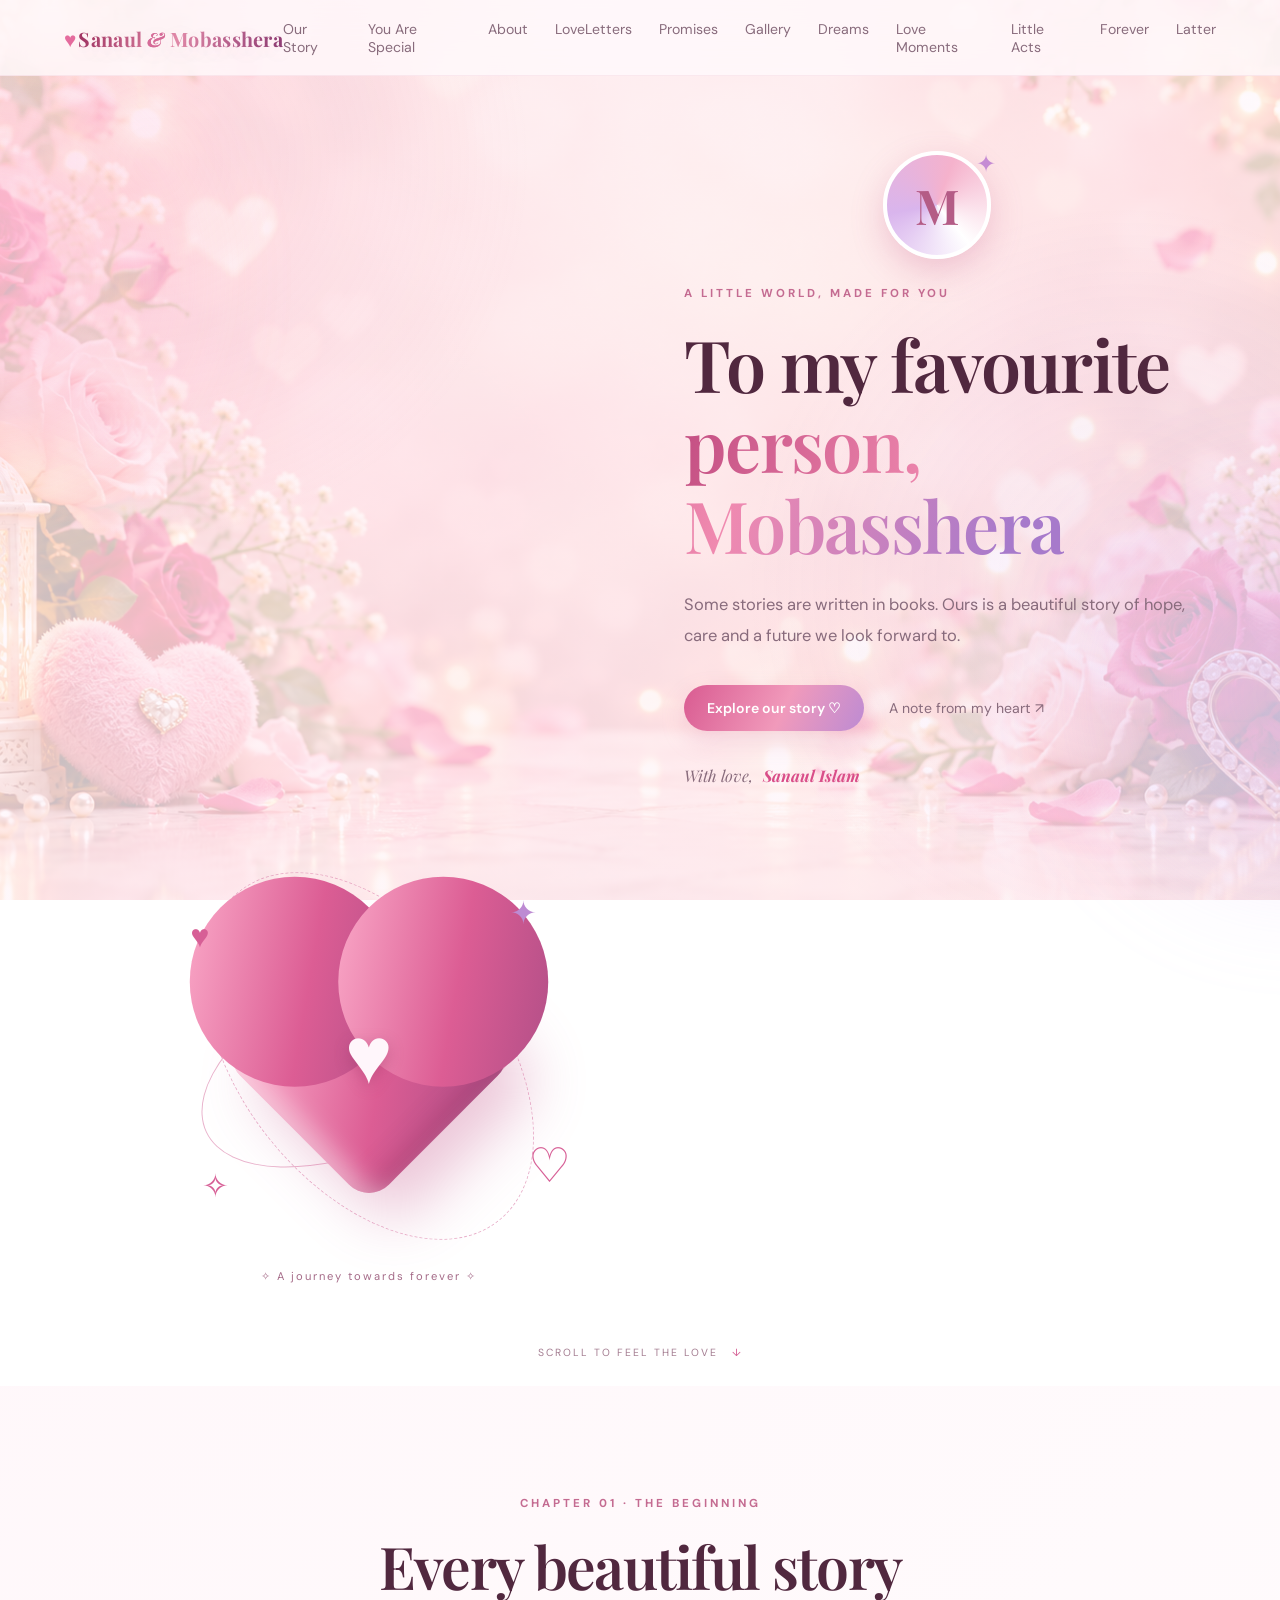
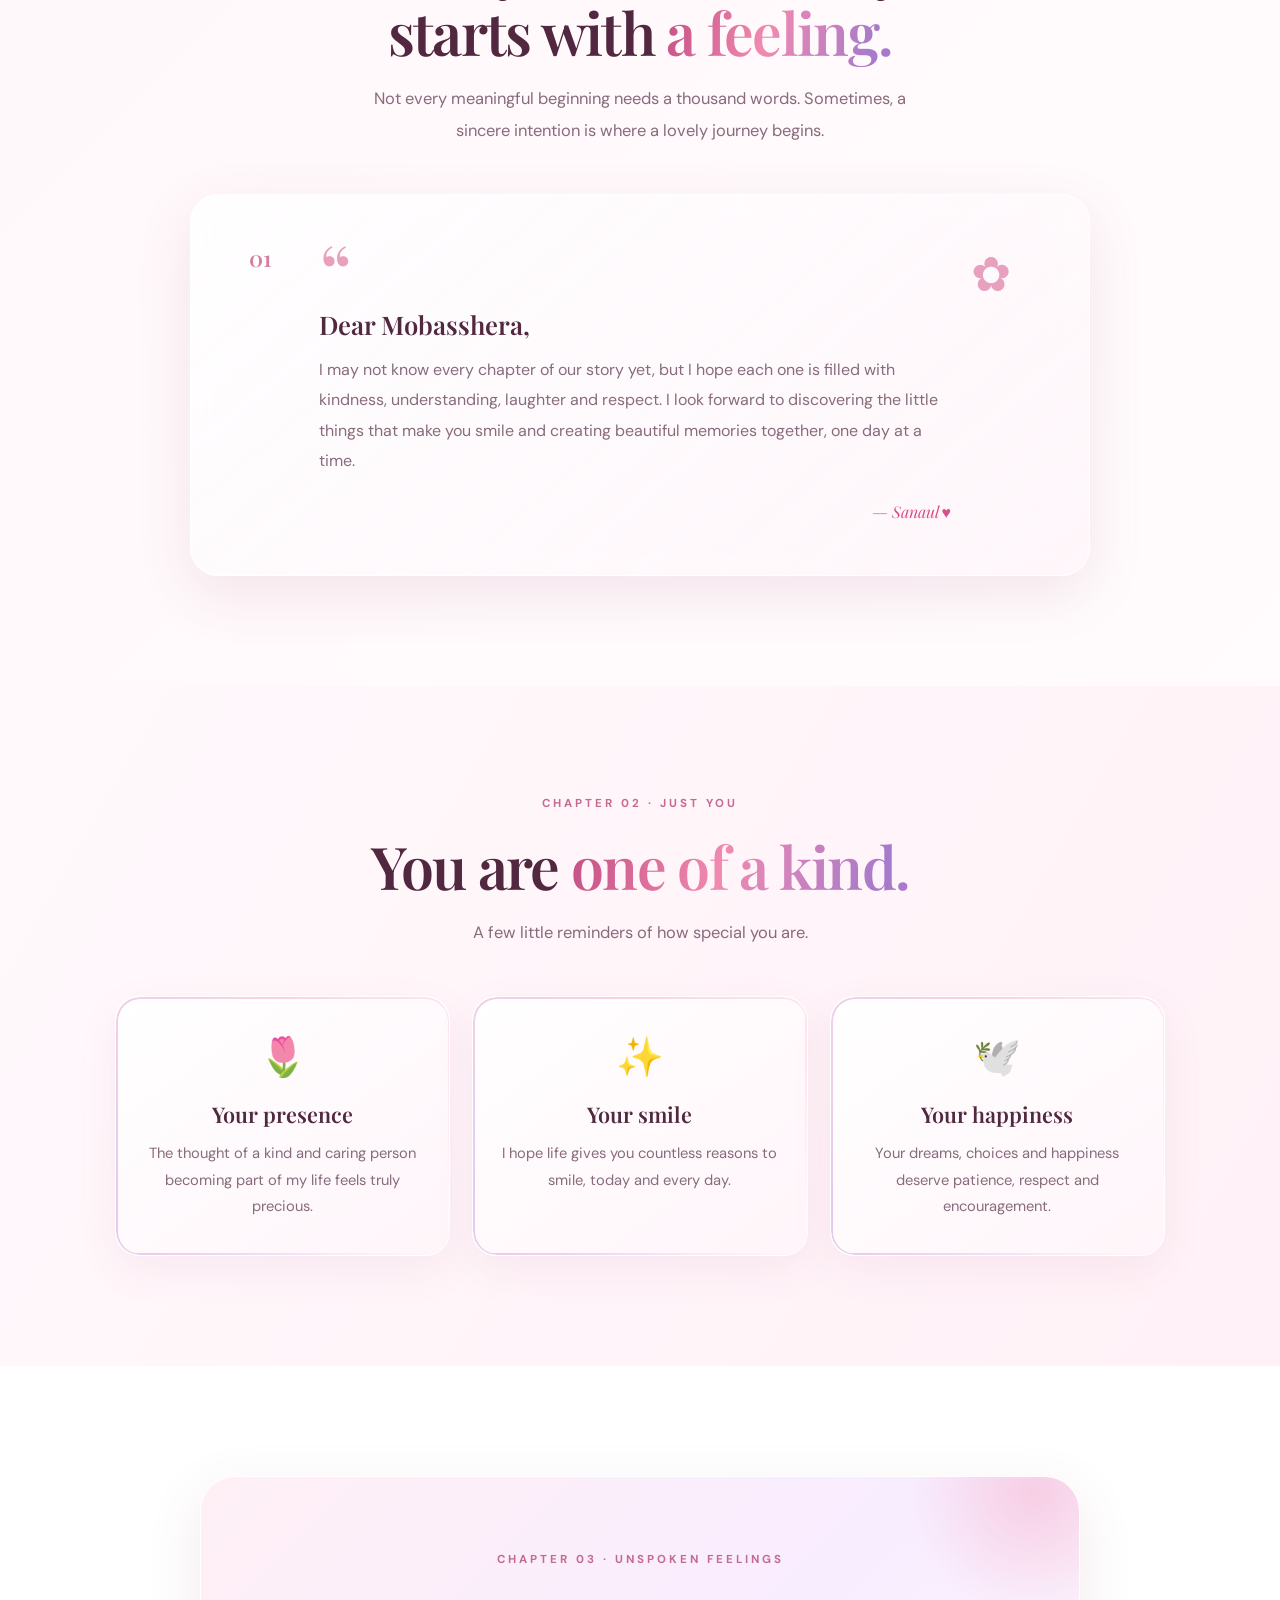
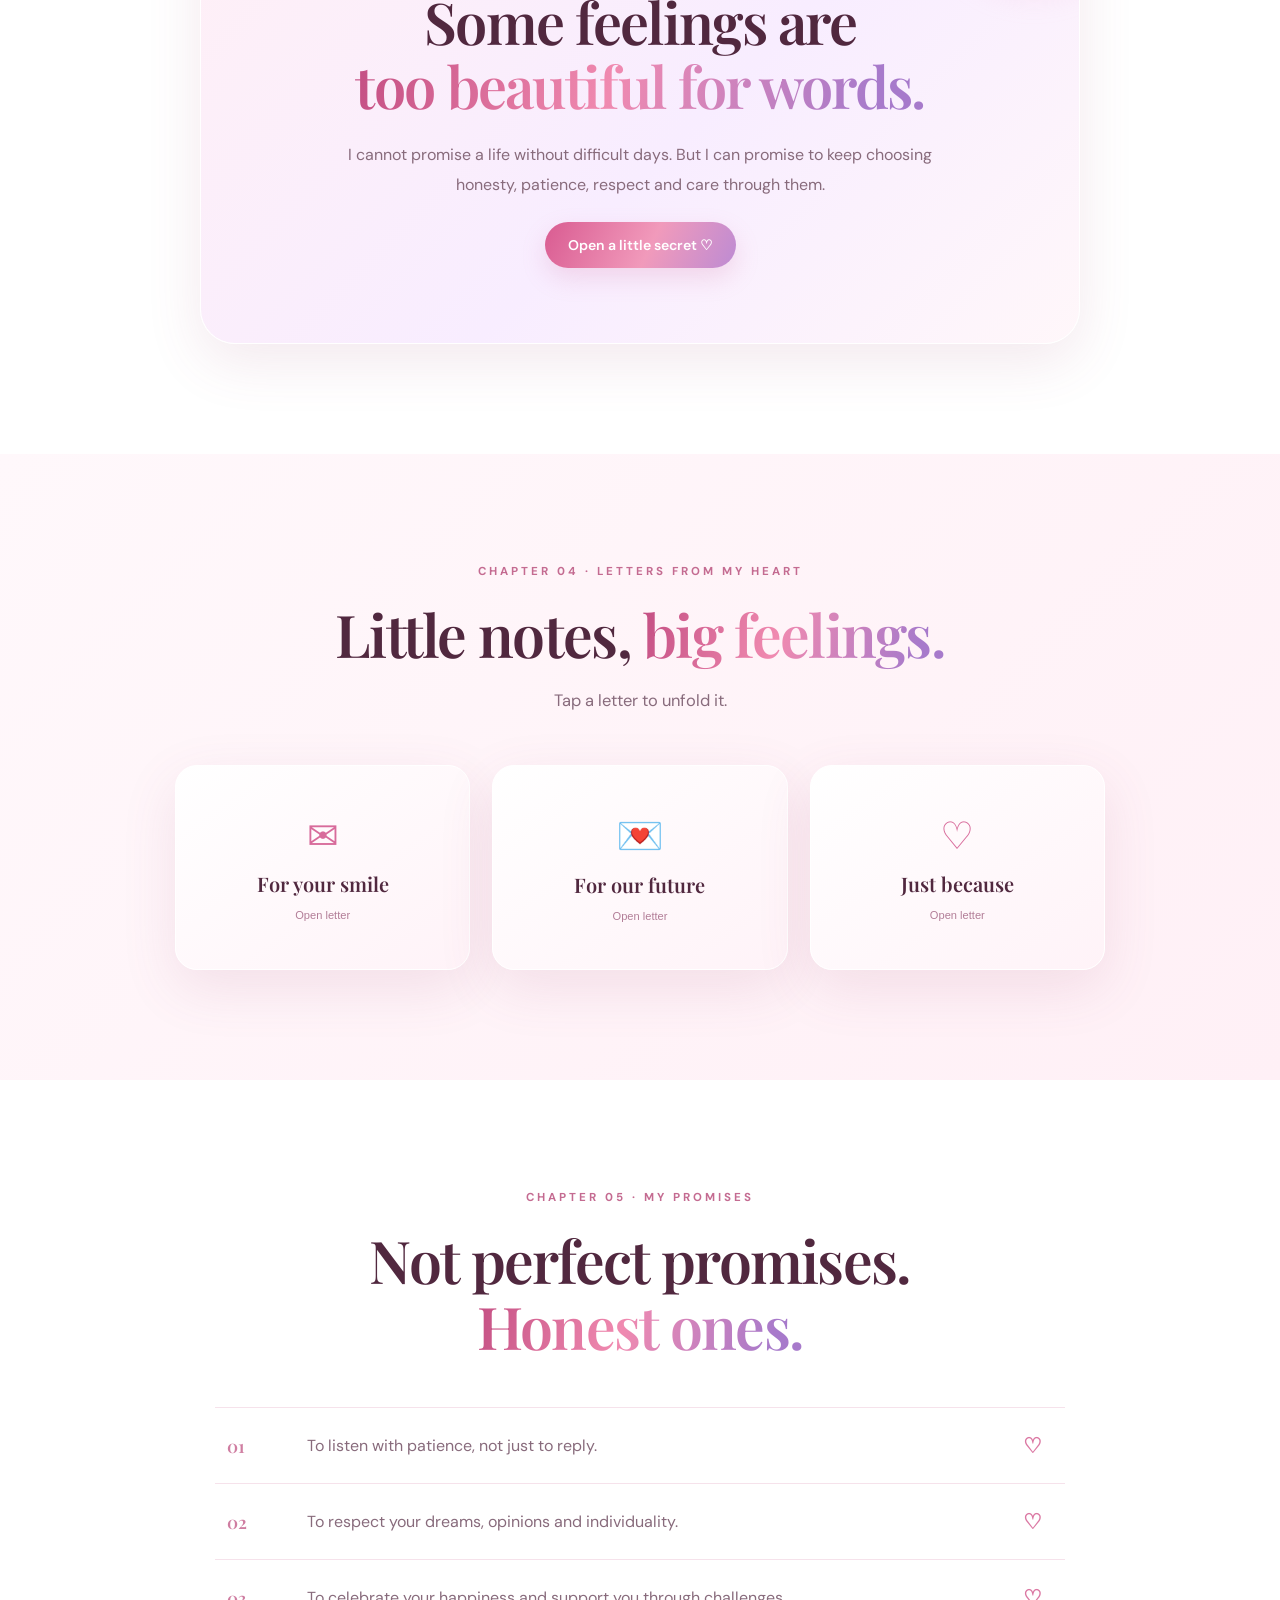
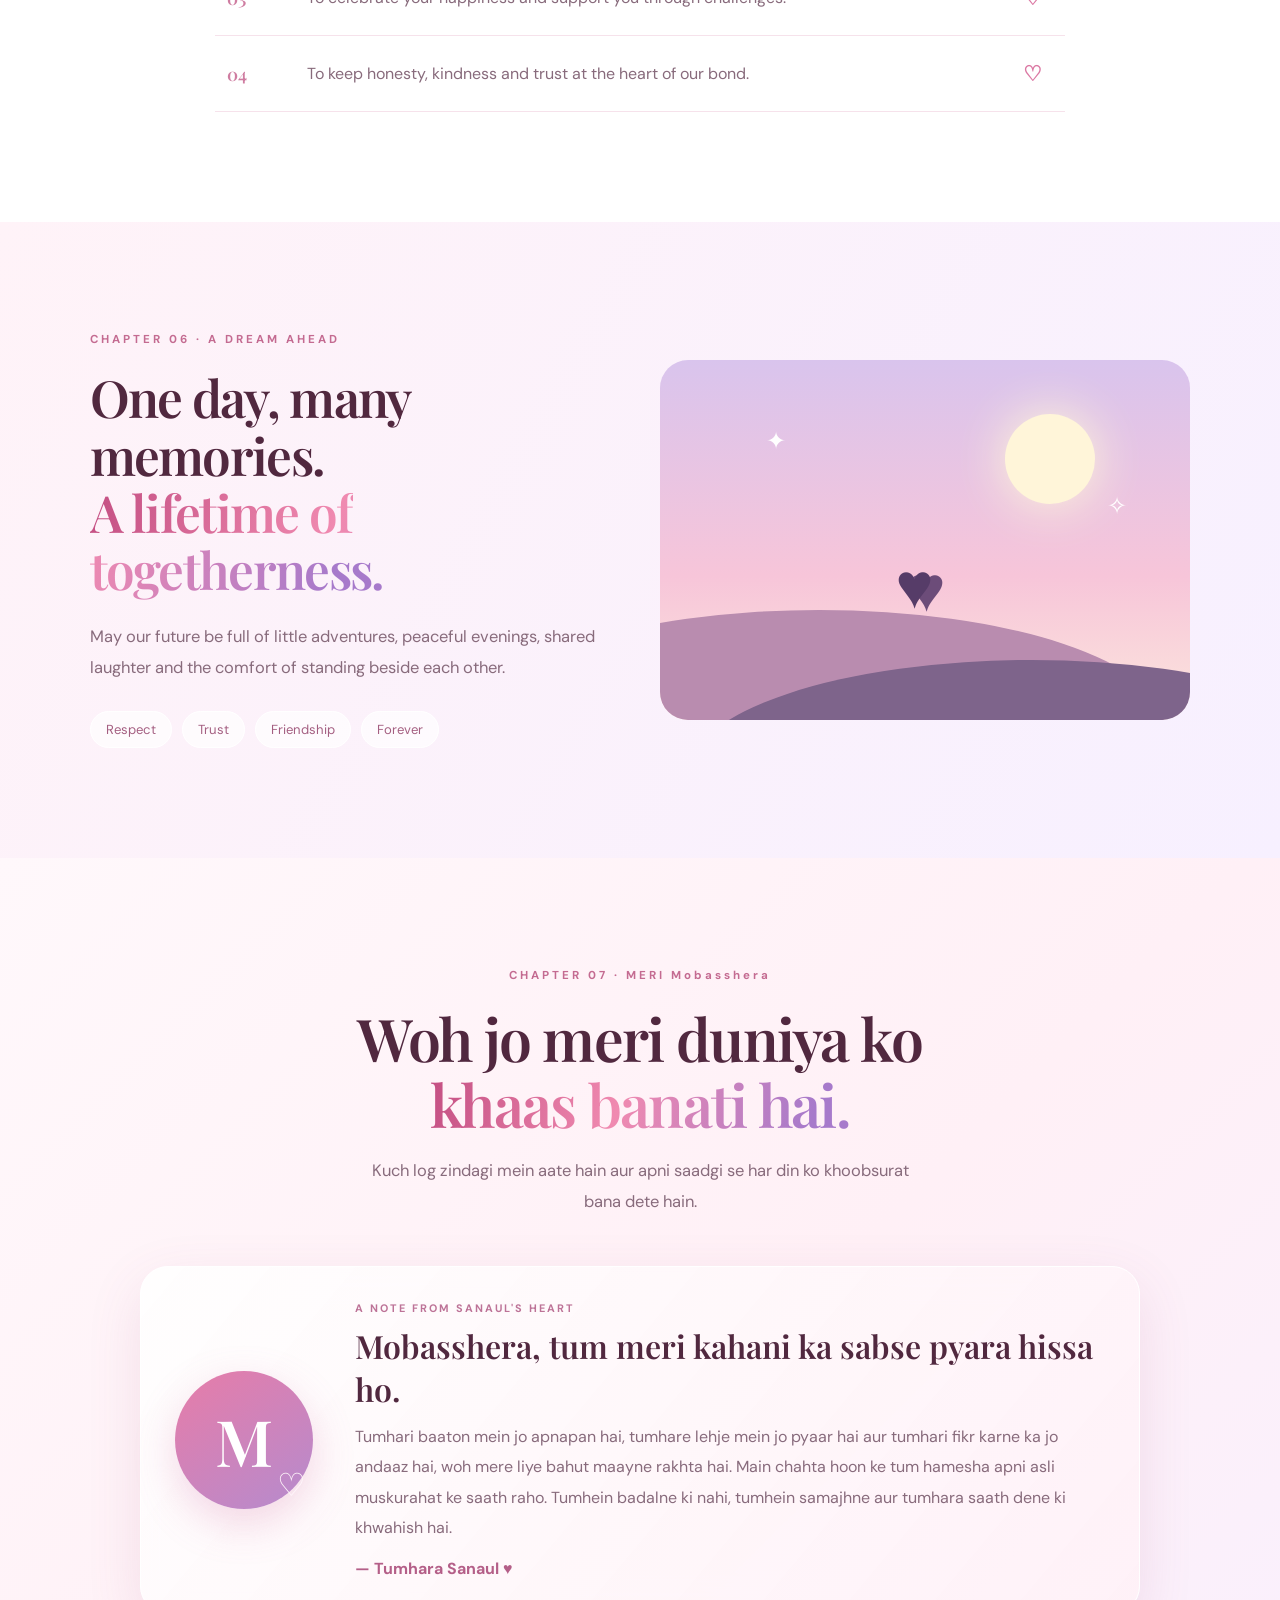
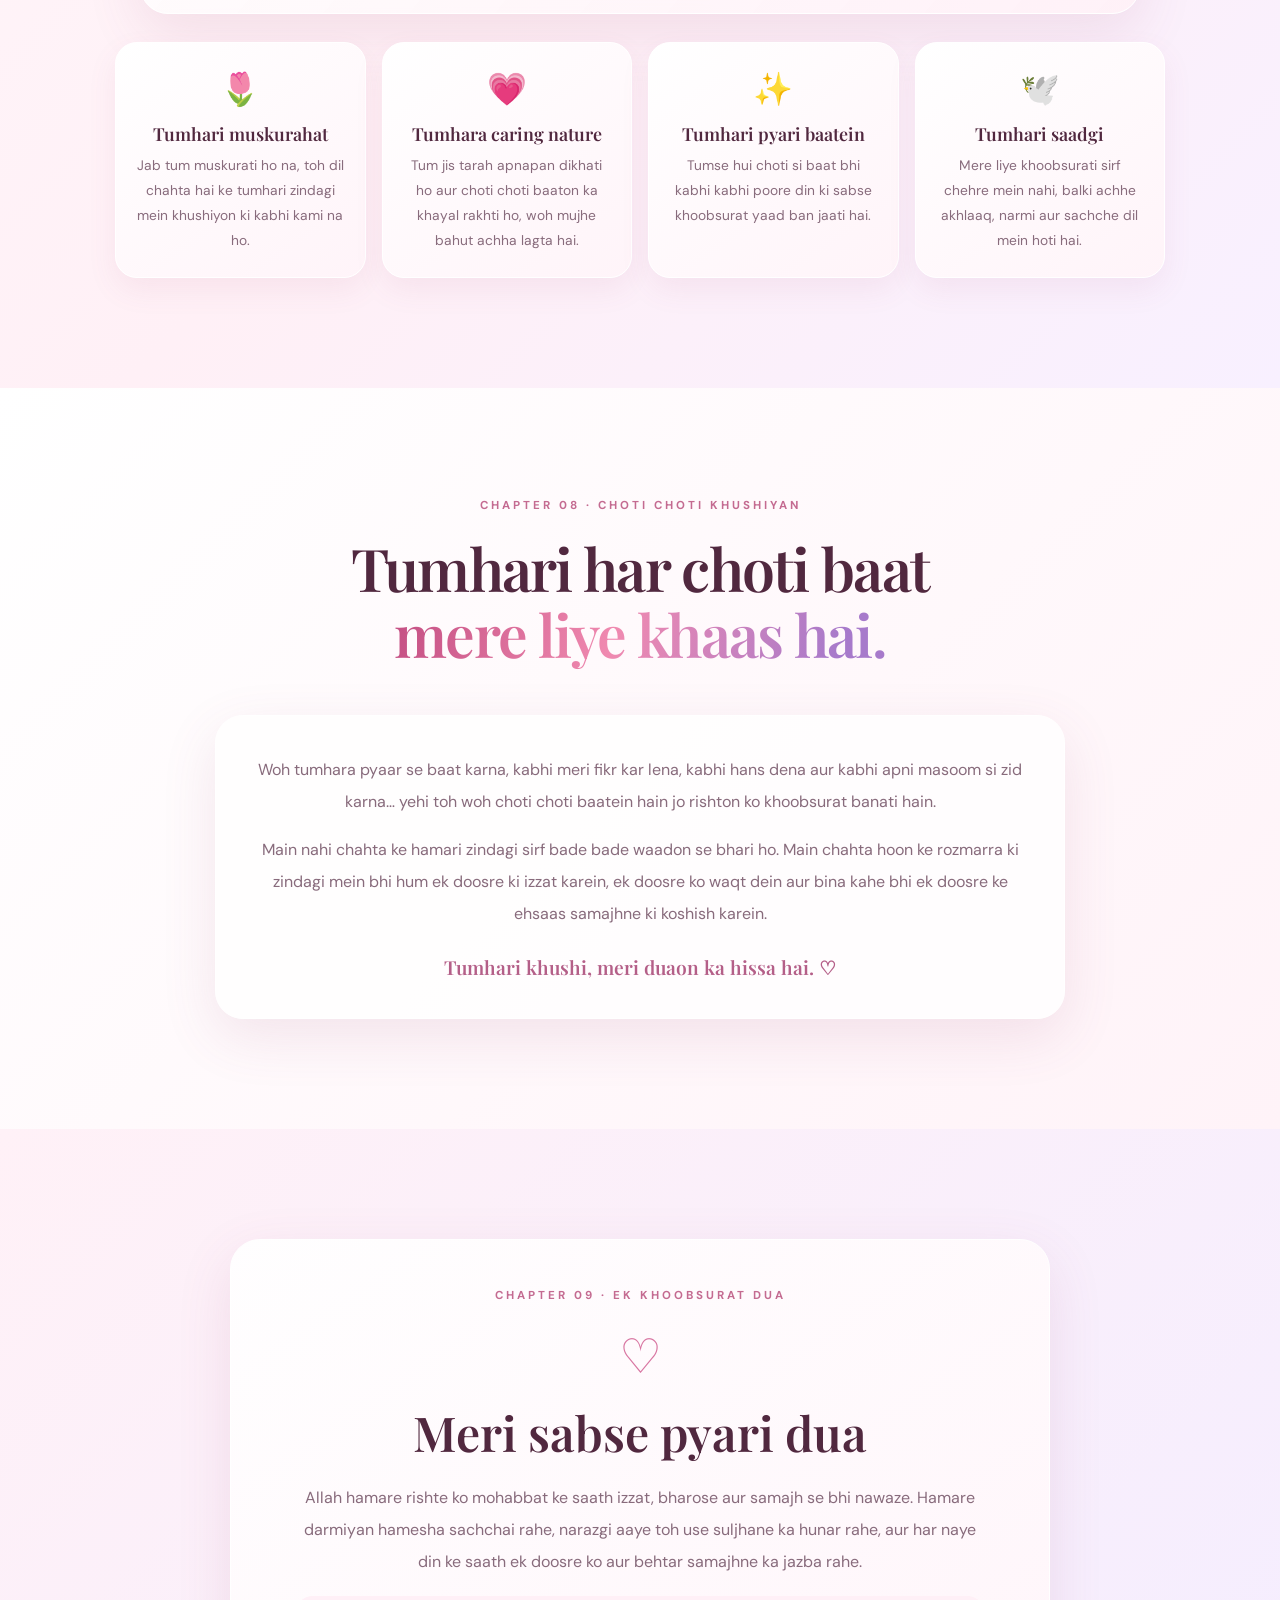
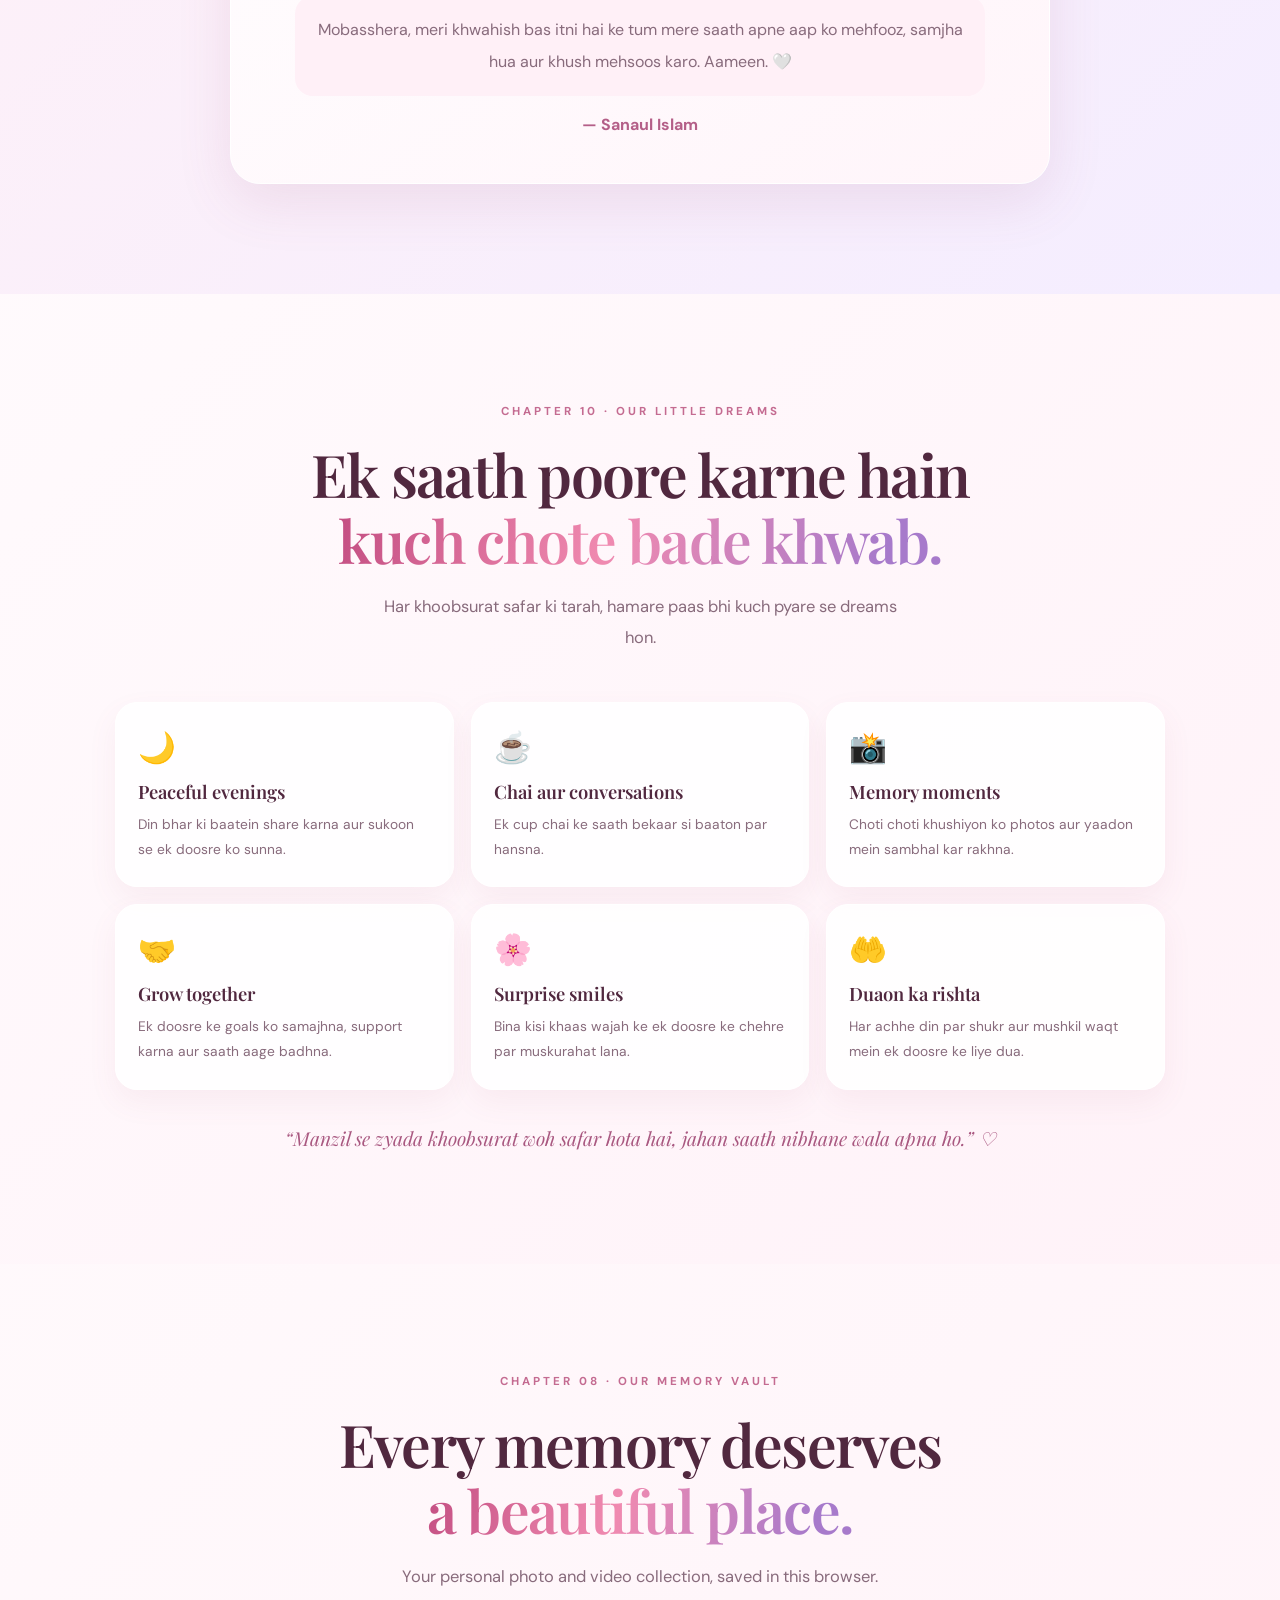
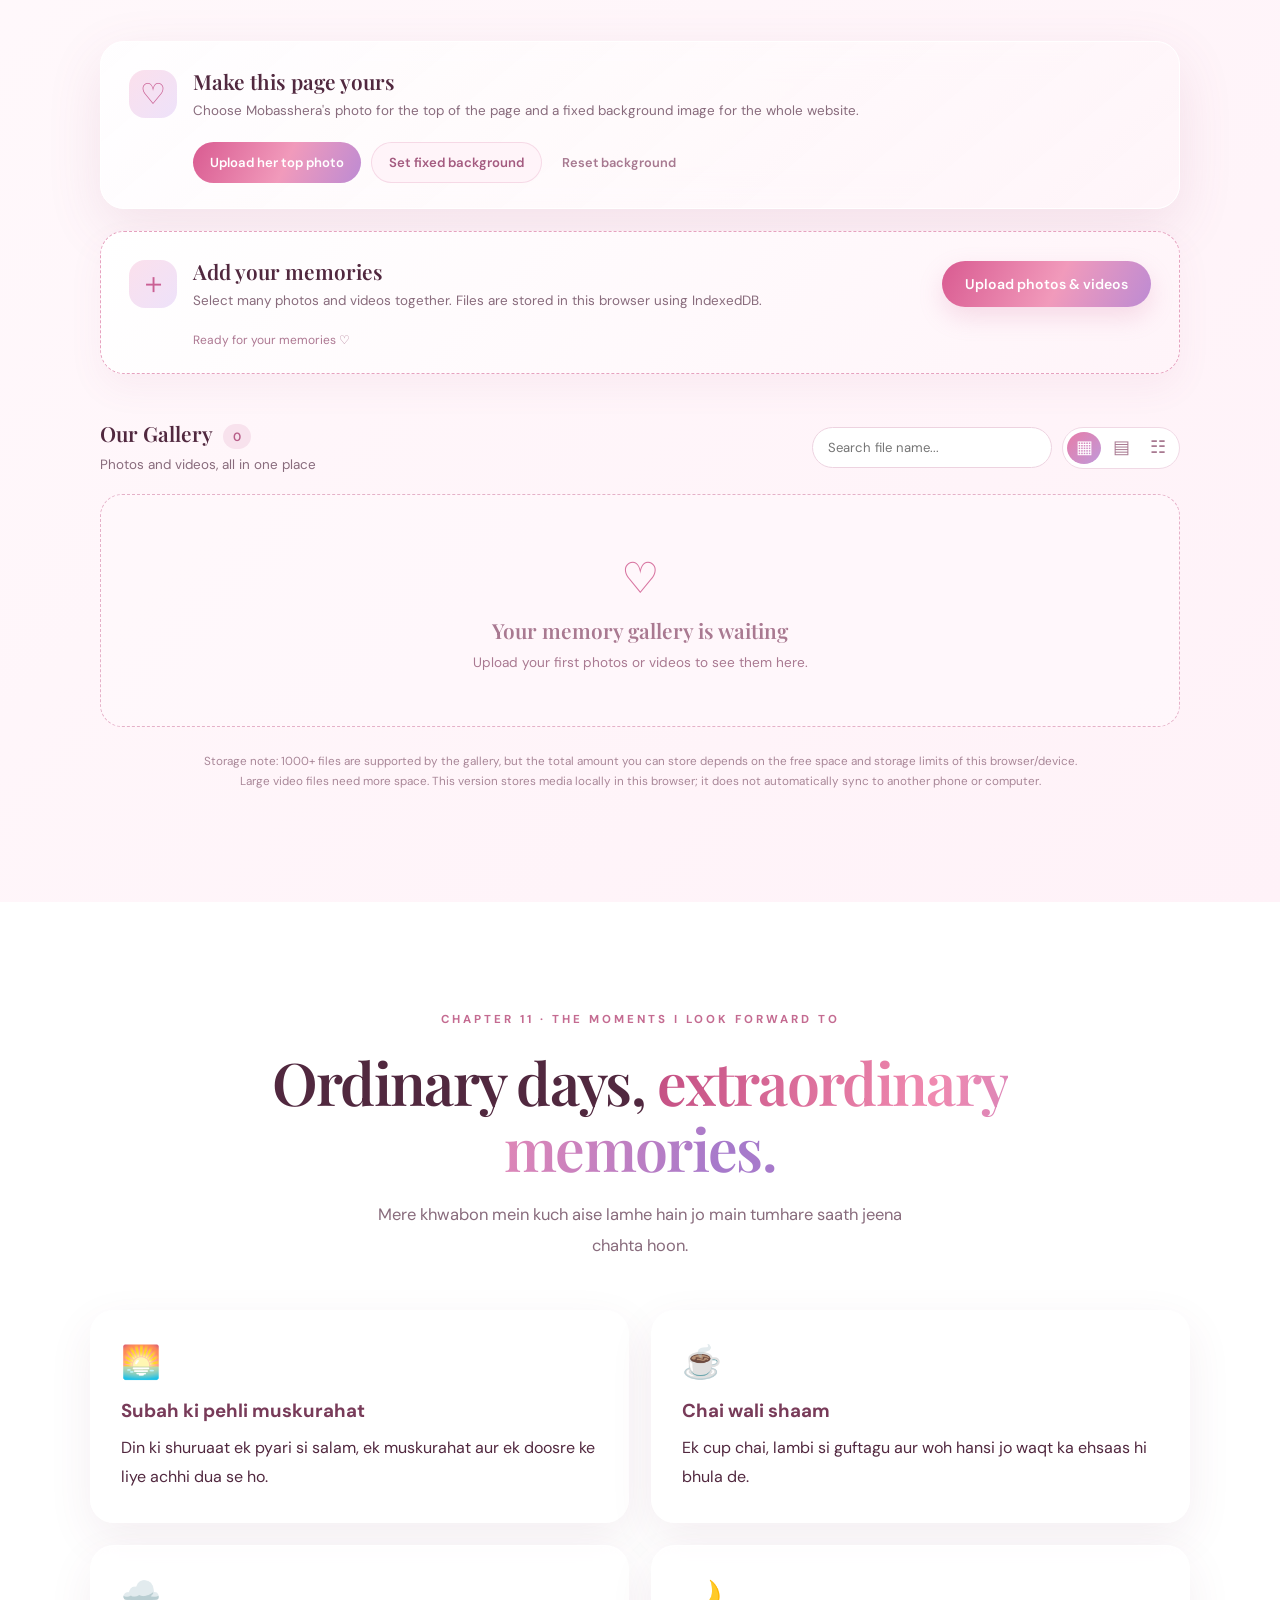
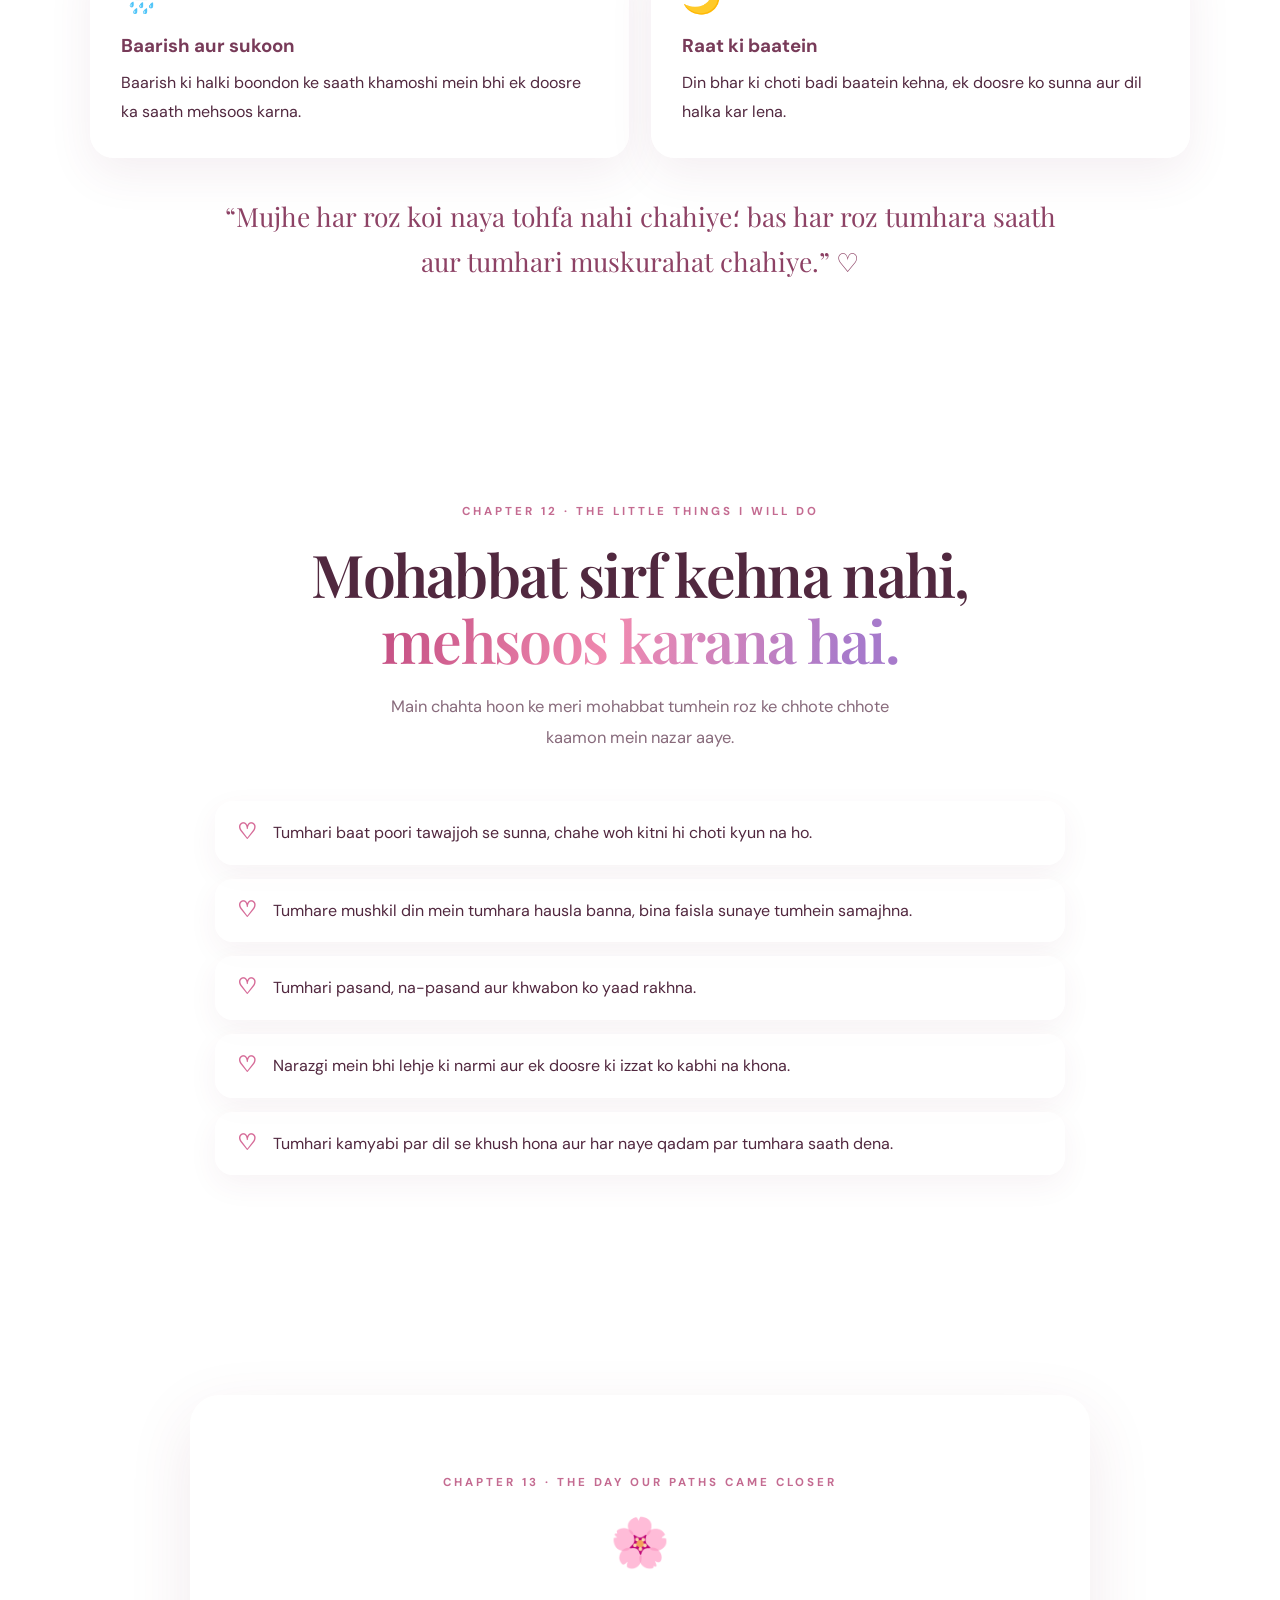
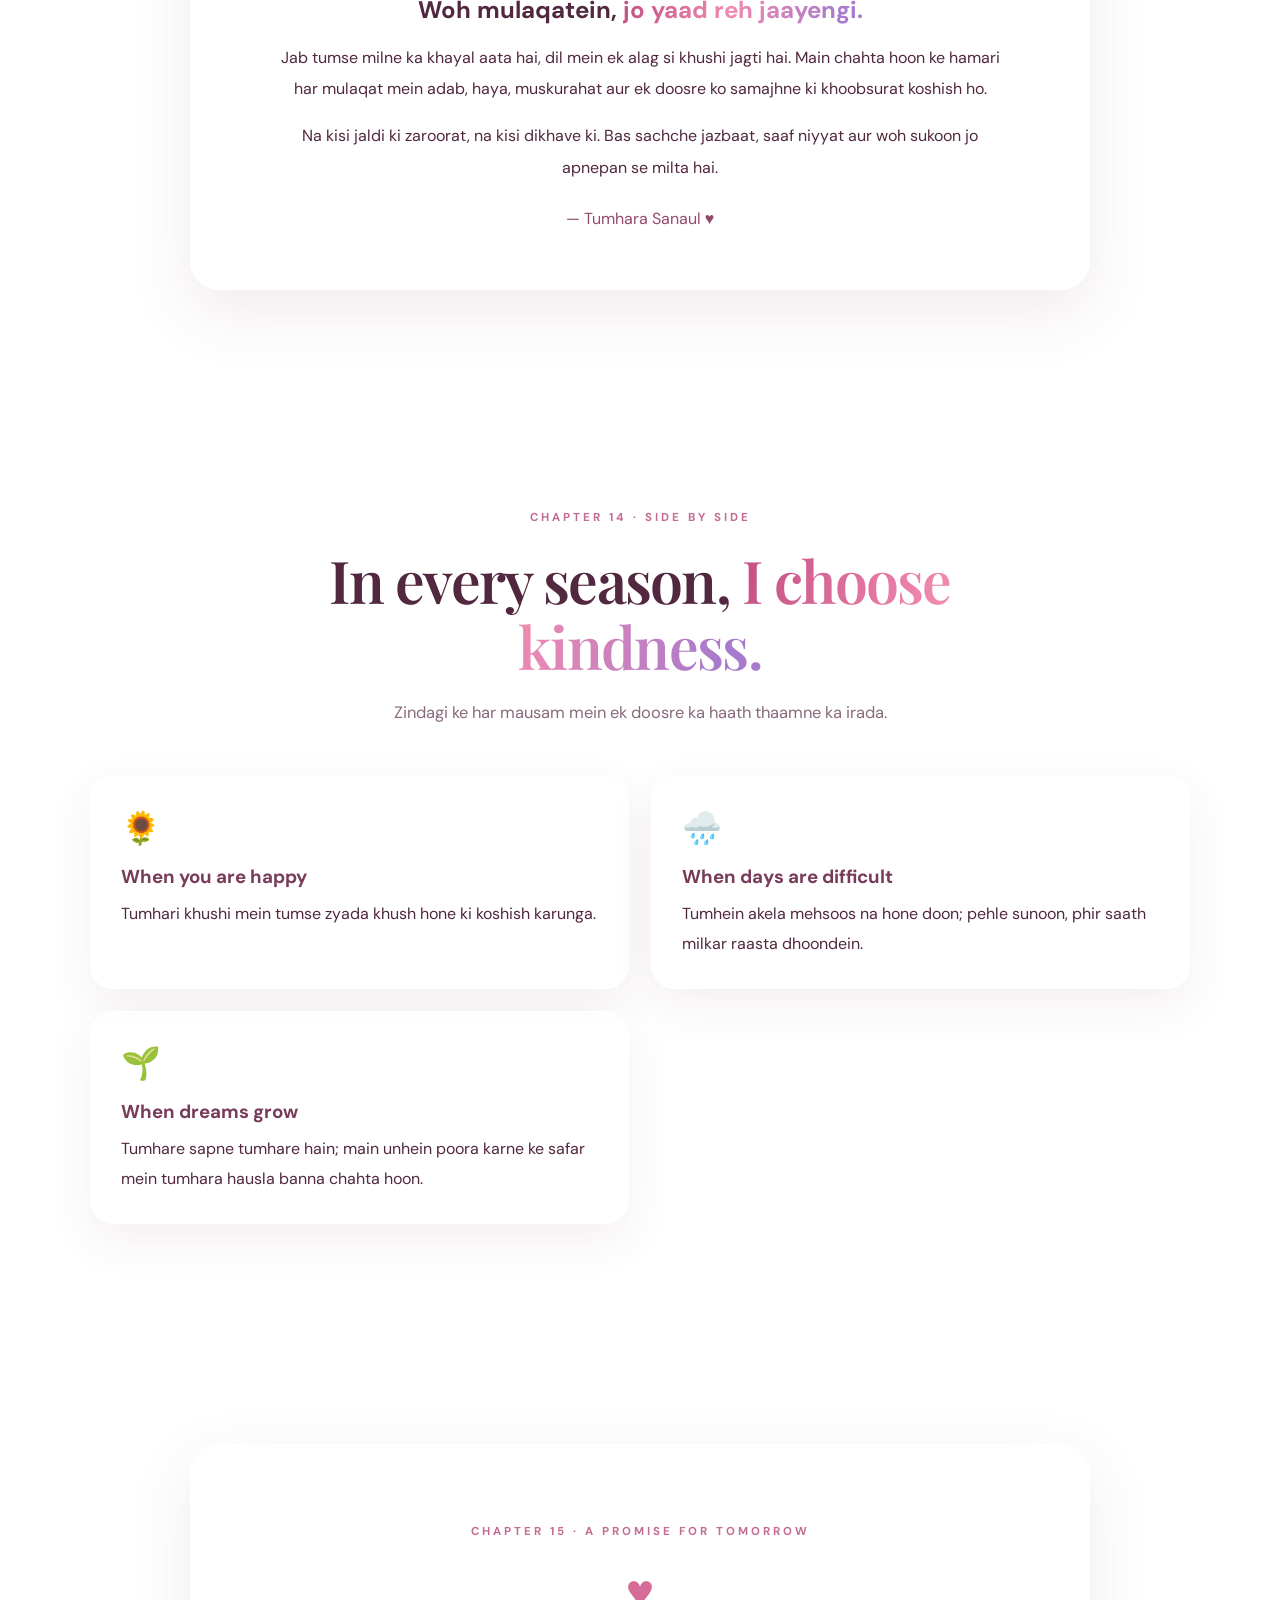
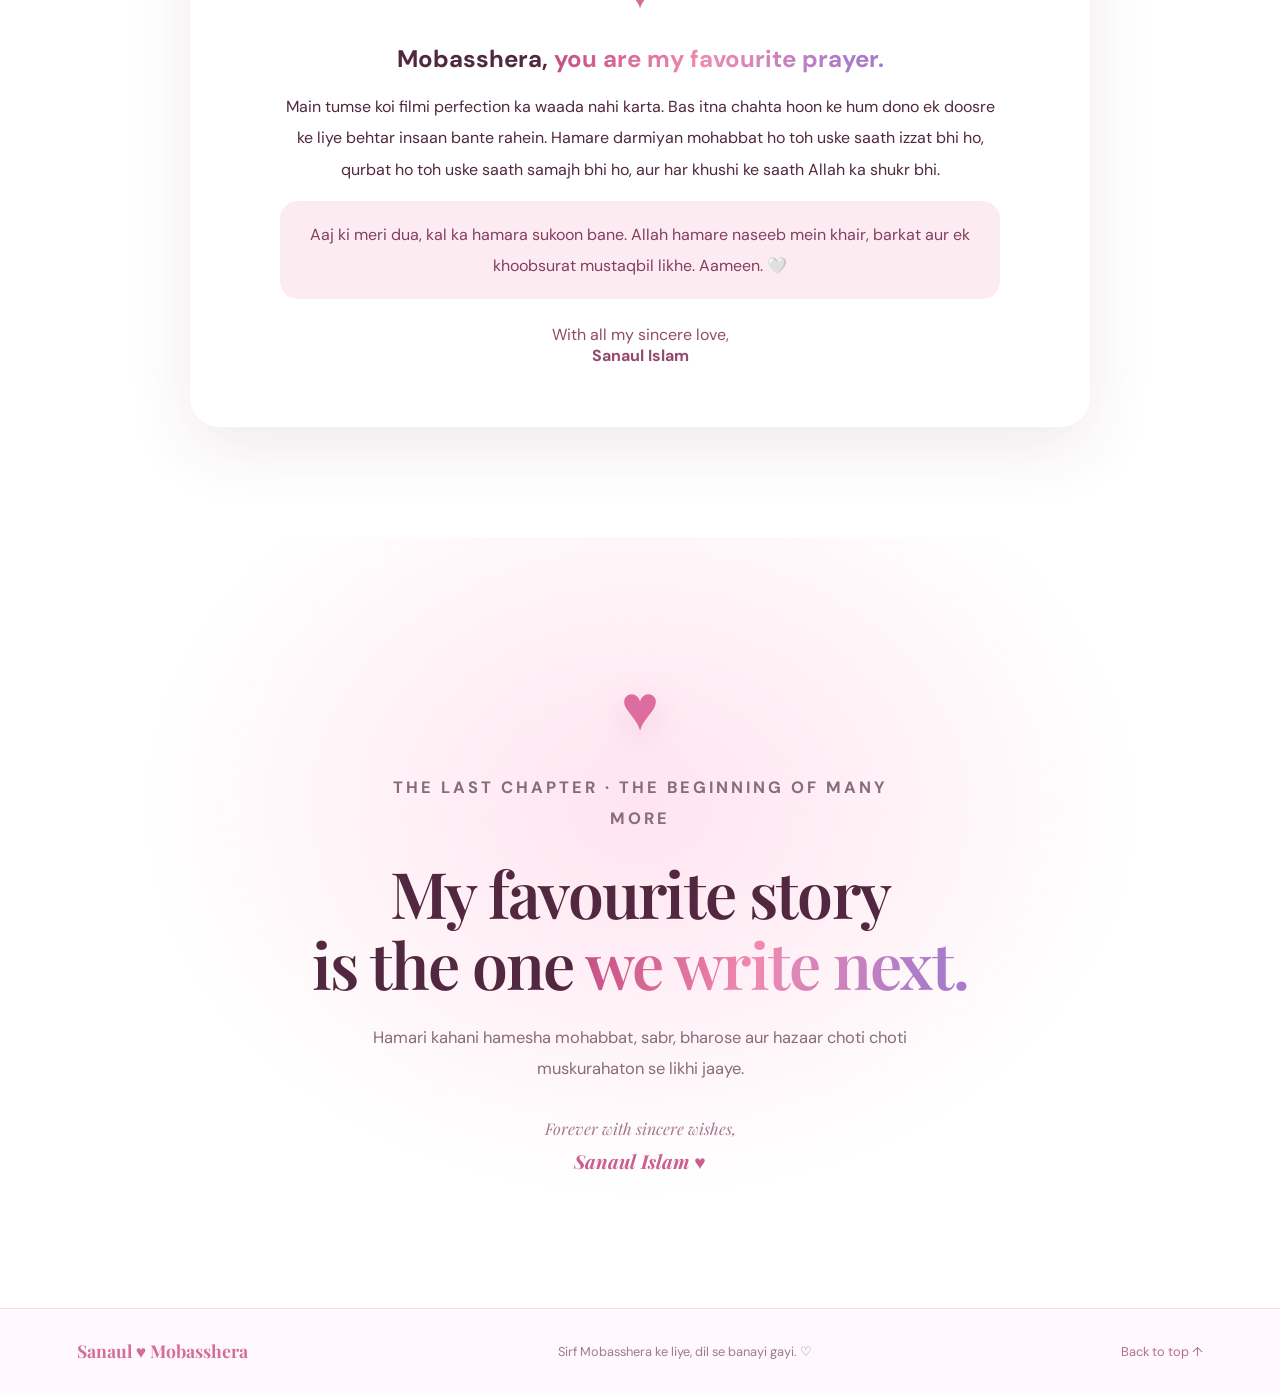
==== index.html @ 1b602ef2 "Refactor navigation links in index.html" ====
<!DOCTYPE html>
<html lang="en">
<head>
  <meta charset="UTF-8">
  <meta name="viewport" content="width=device-width, initial-scale=1.0">
  <meta name="theme-color" content="#fff0f6">
  <title>Our Love Story | Sanaul ♥ Mobasshera</title>
  <link rel="preconnect" href="https://fonts.googleapis.com">
  <link rel="preconnect" href="https://fonts.gstatic.com" crossorigin>
  <link href="https://fonts.googleapis.com/css2?family=DM+Sans:wght@400;500;600;700&family=Playfair+Display:wght@500;600;700&display=swap" rel="stylesheet">
  <link rel="stylesheet" href="style.css">
</head>
<body>
  <div class="ambient ambient-one"></div><div class="ambient ambient-two"></div>
  <header class="site-header">
    <a class="brand couple-brand" href="#home" aria-label="Sanaul and Mobasshera"><span class="brand-heart">♥</span><span class="brand-names">Sanaul <i>&</i> Mobasshera</span></a>
    <button class="menu-toggle" id="menuToggle" aria-label="Toggle navigation" aria-expanded="false">☰</button>
    <nav id="mainNav">
      <a href="#story">Our Story</a><a href="#special">You Are Special</a><a href="#her">About</a><a href="#letters">LoveLetters</a>
      <a href="#promises">Promises</a><a href="#gallery">Gallery</a><a href="#bucket-list">Dreams</a><a href="#moments">Love Moments</a><a href="#care">Little Acts</a><a href="#forever">Forever</a><a href="Mobasshera_Love_Letters/index.html">Latter</a>
    </nav>
  </header>

  <main>
    <section class="hero section" id="home">
      <div class="hero-sparkles" aria-hidden="true"></div>
      <div class="hero-copy reveal">
        <div class="hero-profile-wrap"><img id="fianceProfilePhoto" class="hero-profile-photo" alt="Mobasshera profile photo" src="" hidden><div id="profilePhotoPlaceholder" class="hero-profile-placeholder">M</div><span class="profile-sparkle">✦</span></div><p class="eyebrow">A LITTLE WORLD, MADE FOR YOU</p>
        <h1>To my favourite<br><span class="gradient-text">person, Mobasshera</span></h1>
        <p class="hero-subtitle">Some stories are written in books. Ours is a beautiful story of hope, care and a future we look forward to.</p>
        <div class="hero-actions"><a class="button button-primary" href="#story">Explore our story <span>♡</span></a><a class="text-link" href="#letters">A note from my heart ↗</a></div>
        <div class="signature">With love, <strong>Sanaul Islam</strong></div>
      </div>
      <div class="hero-art reveal">
        <div class="orbit orbit-a"></div><div class="orbit orbit-b"></div>
        <div class="heart-3d"><span>♥</span></div>
        <span class="float-heart fh-one">♥</span><span class="float-heart fh-two">♡</span><span class="float-star fs-one">✦</span><span class="float-star fs-two">✧</span>
        <div class="art-caption"><span>✧</span> A journey towards forever <span>✧</span></div>
      </div>
      <a class="scroll-cue" href="#story">SCROLL TO FEEL THE LOVE <span>↓</span></a>
    </section>

    <section class="section story-section" id="story">
      <div class="section-heading reveal"><p class="eyebrow">CHAPTER 01 · THE BEGINNING</p><h2>Every beautiful story<br>starts with <span class="gradient-text">a feeling.</span></h2><p>Not every meaningful beginning needs a thousand words. Sometimes, a sincere intention is where a lovely journey begins.</p></div>
      <div class="story-card glass-card reveal"><div class="story-number">01</div><div><p class="quote-mark">“</p><h3>Dear Mobasshera,</h3><p>I may not know every chapter of our story yet, but I hope each one is filled with kindness, understanding, laughter and respect. I look forward to discovering the little things that make you smile and creating beautiful memories together, one day at a time.</p><p class="card-sign">— Sanaul ♥</p></div><div class="story-flower">✿</div></div>
    </section>

    <section class="section special-section" id="special">
      <div class="section-heading reveal"><p class="eyebrow">CHAPTER 02 · JUST YOU</p><h2>You are <span class="gradient-text">one of a kind.</span></h2><p>A few little reminders of how special you are.</p></div>
      <div class="feature-grid">
        <article class="feature-card reveal"><div class="feature-icon">🌷</div><h3>Your presence</h3><p>The thought of a kind and caring person becoming part of my life feels truly precious.</p></article>
        <article class="feature-card reveal"><div class="feature-icon">✨</div><h3>Your smile</h3><p>I hope life gives you countless reasons to smile, today and every day.</p></article>
        <article class="feature-card reveal"><div class="feature-icon">🕊️</div><h3>Your happiness</h3><p>Your dreams, choices and happiness deserve patience, respect and encouragement.</p></article>
      </div>
    </section>

    <section class="section feelings-section">
      <div class="feelings-panel reveal"><div class="glow-orb"></div><p class="eyebrow">CHAPTER 03 · UNSPOKEN FEELINGS</p><h2>Some feelings are<br><span class="gradient-text">too beautiful for words.</span></h2><p>I cannot promise a life without difficult days. But I can promise to keep choosing honesty, patience, respect and care through them.</p><button class="button button-primary" id="revealFeeling">Open a little secret ♡</button><div class="secret-message" id="secretMessage" hidden>My sweetest hope is that you always feel valued, heard and safe to be yourself. You deserve that kind of love. 💗</div></div>
    </section>

    <section class="section letters-section" id="letters">
      <div class="section-heading reveal"><p class="eyebrow">CHAPTER 04 · LETTERS FROM MY HEART</p><h2>Little notes, <span class="gradient-text">big feelings.</span></h2><p>Tap a letter to unfold it.</p></div>
      <div class="letter-grid">
        <button class="letter-card reveal" data-letter="I hope your days are gentle, your heart is peaceful and your dreams keep finding their way to you. Never forget how much your happiness matters."> <span>✉</span><b>For your smile</b><small>Open letter</small></button>
        <button class="letter-card reveal" data-letter="May we always make room for honest conversations, silly laughter, learning and growing together. The best memories are still waiting to be made."> <span>💌</span><b>For our future</b><small>Open letter</small></button>
        <button class="letter-card reveal" data-letter="Thank you for being you. I hope I can become someone who adds calm, encouragement and happiness to your life, while respecting the person you are."> <span>♡</span><b>Just because</b><small>Open letter</small></button>
      </div>
    </section>

    <section class="section promises-section" id="promises">
      <div class="section-heading reveal"><p class="eyebrow">CHAPTER 05 · MY PROMISES</p><h2>Not perfect promises.<br><span class="gradient-text">Honest ones.</span></h2></div>
      <div class="promise-list reveal">
        <div><span>01</span><p>To listen with patience, not just to reply.</p><b>♡</b></div>
        <div><span>02</span><p>To respect your dreams, opinions and individuality.</p><b>♡</b></div>
        <div><span>03</span><p>To celebrate your happiness and support you through challenges.</p><b>♡</b></div>
        <div><span>04</span><p>To keep honesty, kindness and trust at the heart of our bond.</p><b>♡</b></div>
      </div>
    </section>

    <section class="section future-section">
      <div class="future-content reveal"><p class="eyebrow">CHAPTER 06 · A DREAM AHEAD</p><h2>One day, many memories.<br><span class="gradient-text">A lifetime of togetherness.</span></h2><p>May our future be full of little adventures, peaceful evenings, shared laughter and the comfort of standing beside each other.</p><div class="future-bubbles"><span>Respect</span><span>Trust</span><span>Friendship</span><span>Forever</span></div></div>
      <div class="future-art reveal"><div class="moon"></div><div class="hill hill-back"></div><div class="hill hill-front"></div><div class="couple-silhouette">♥</div><span class="future-star star-a">✦</span><span class="future-star star-b">✧</span></div>
    </section>



    <section class="section her-section" id="her">
      <div class="section-heading reveal">
        <p class="eyebrow">CHAPTER 07 · MERI Mobasshera</p>
        <h2>Woh jo meri duniya ko<br><span class="gradient-text">khaas banati hai.</span></h2>
        <p>Kuch log zindagi mein aate hain aur apni saadgi se har din ko khoobsurat bana dete hain.</p>
      </div>
      <div class="her-intro glass-card reveal">
        <div class="her-monogram">M<span>♡</span></div>
        <div>
          <p class="her-kicker">A NOTE FROM SANAUL'S HEART</p>
          <h3>Mobasshera, tum meri kahani ka sabse pyara hissa ho.</h3>
          <p>Tumhari baaton mein jo apnapan hai, tumhare lehje mein jo pyaar hai aur tumhari fikr karne ka jo andaaz hai, woh mere liye bahut maayne rakhta hai. Main chahta hoon ke tum hamesha apni asli muskurahat ke saath raho. Tumhein badalne ki nahi, tumhein samajhne aur tumhara saath dene ki khwahish hai.</p>
          <span class="her-sign">— Tumhara Sanaul ♥</span>
        </div>
      </div>
      <div class="her-quality-grid">
        <article class="her-quality-card reveal"><span>🌷</span><h3>Tumhari muskurahat</h3><p>Jab tum muskurati ho na, toh dil chahta hai ke tumhari zindagi mein khushiyon ki kabhi kami na ho.</p></article>
        <article class="her-quality-card reveal"><span>💗</span><h3>Tumhara caring nature</h3><p>Tum jis tarah apnapan dikhati ho aur choti choti baaton ka khayal rakhti ho, woh mujhe bahut achha lagta hai.</p></article>
        <article class="her-quality-card reveal"><span>✨</span><h3>Tumhari pyari baatein</h3><p>Tumse hui choti si baat bhi kabhi kabhi poore din ki sabse khoobsurat yaad ban jaati hai.</p></article>
        <article class="her-quality-card reveal"><span>🕊️</span><h3>Tumhari saadgi</h3><p>Mere liye khoobsurati sirf chehre mein nahi, balki achhe akhlaaq, narmi aur sachche dil mein hoti hai.</p></article>
      </div>
    </section>

    <section class="section little-things-section" id="little-things">
      <div class="section-heading reveal">
        <p class="eyebrow">CHAPTER 08 · CHOTI CHOTI KHUSHIYAN</p>
        <h2>Tumhari har choti baat<br><span class="gradient-text">mere liye khaas hai.</span></h2>
      </div>
      <div class="little-things-panel reveal">
        <p>Woh tumhara pyaar se baat karna, kabhi meri fikr kar lena, kabhi hans dena aur kabhi apni masoom si zid karna… yehi toh woh choti choti baatein hain jo rishton ko khoobsurat banati hain.</p>
        <p>Main nahi chahta ke hamari zindagi sirf bade bade waadon se bhari ho. Main chahta hoon ke rozmarra ki zindagi mein bhi hum ek doosre ki izzat karein, ek doosre ko waqt dein aur bina kahe bhi ek doosre ke ehsaas samajhne ki koshish karein.</p>
        <div class="little-things-sign">Tumhari khushi, meri duaon ka hissa hai. ♡</div>
      </div>
    </section>

    <section class="section dua-section" id="my-dua">
      <div class="dua-card reveal">
        <p class="eyebrow">CHAPTER 09 · EK KHOOBSURAT DUA</p>
        <div class="dua-heart">♡</div>
        <h2>Meri sabse pyari dua</h2>
        <p>Allah hamare rishte ko mohabbat ke saath izzat, bharose aur samajh se bhi nawaze. Hamare darmiyan hamesha sachchai rahe, narazgi aaye toh use suljhane ka hunar rahe, aur har naye din ke saath ek doosre ko aur behtar samajhne ka jazba rahe.</p>
        <p class="dua-highlight">Mobasshera, meri khwahish bas itni hai ke tum mere saath apne aap ko mehfooz, samjha hua aur khush mehsoos karo. Aameen. 🤍</p>
        <span>— Sanaul Islam</span>
      </div>
    </section>


    <section class="section bucket-section" id="bucket-list">
      <div class="section-heading reveal">
        <p class="eyebrow">CHAPTER 10 · OUR LITTLE DREAMS</p>
        <h2>Ek saath poore karne hain<br><span class="gradient-text">kuch chote bade khwab.</span></h2>
        <p>Har khoobsurat safar ki tarah, hamare paas bhi kuch pyare se dreams hon.</p>
      </div>
      <div class="dream-grid">
        <article class="dream-card reveal"><span>🌙</span><h3>Peaceful evenings</h3><p>Din bhar ki baatein share karna aur sukoon se ek doosre ko sunna.</p></article>
        <article class="dream-card reveal"><span>☕</span><h3>Chai aur conversations</h3><p>Ek cup chai ke saath bekaar si baaton par hansna.</p></article>
        <article class="dream-card reveal"><span>📸</span><h3>Memory moments</h3><p>Choti choti khushiyon ko photos aur yaadon mein sambhal kar rakhna.</p></article>
        <article class="dream-card reveal"><span>🤝</span><h3>Grow together</h3><p>Ek doosre ke goals ko samajhna, support karna aur saath aage badhna.</p></article>
        <article class="dream-card reveal"><span>🌸</span><h3>Surprise smiles</h3><p>Bina kisi khaas wajah ke ek doosre ke chehre par muskurahat lana.</p></article>
        <article class="dream-card reveal"><span>🤲</span><h3>Duaon ka rishta</h3><p>Har achhe din par shukr aur mushkil waqt mein ek doosre ke liye dua.</p></article>
      </div>
      <div class="dream-footer reveal">“Manzil se zyada khoobsurat woh safar hota hai, jahan saath nibhane wala apna ho.” ♡</div>
    </section>

    <section class="section gallery-section" id="gallery">
      <div class="section-heading reveal"><p class="eyebrow">CHAPTER 08 · OUR MEMORY VAULT</p><h2>Every memory deserves<br><span class="gradient-text">a beautiful place.</span></h2><p>Your personal photo and video collection, saved in this browser.</p></div>
      <div class="gallery-settings glass-card reveal">
        <div class="gallery-setting-copy"><span class="setting-icon">♡</span><div><h3>Make this page yours</h3><p>Choose Mobasshera's photo for the top of the page and a fixed background image for the whole website.</p></div></div>
        <div class="gallery-setting-actions">
          <label class="upload-button">Upload her top photo<input id="profileUpload" type="file" accept="image/*" hidden></label>
          <label class="upload-button upload-button-light">Set fixed background<input id="backgroundUpload" type="file" accept="image/*" hidden></label>
          <button class="clear-bg-button" id="clearBackground" type="button">Reset background</button>
        </div>
      </div>
      <div class="gallery-upload-panel reveal">
        <div class="gallery-upload-text"><span class="upload-icon">＋</span><div><h3>Add your memories</h3><p>Select many photos and videos together. Files are stored in this browser using IndexedDB.</p></div></div>
        <label class="button button-primary gallery-upload-button">Upload photos & videos<input id="mediaUpload" type="file" accept="image/*,video/*" multiple hidden></label>
        <p class="storage-note" id="uploadStatus" aria-live="polite">Ready for your memories ♡</p>
      </div>
      <div class="gallery-toolbar reveal">
        <div><h3>Our Gallery <span id="mediaCount" class="media-count">0</span></h3><p>Photos and videos, all in one place</p></div>
        <div class="gallery-tools"><input id="gallerySearch" type="search" placeholder="Search file name..." aria-label="Search gallery"><div class="view-switch" role="group" aria-label="Gallery view"><button class="view-button active" data-view="grid" type="button" title="Grid view">▦</button><button class="view-button" data-view="medium" type="button" title="Medium view">▤</button><button class="view-button" data-view="list" type="button" title="List view">☷</button></div></div>
      </div>
      <div id="galleryGrid" class="gallery-grid grid-view" aria-live="polite"><div class="gallery-empty"><span>♡</span><h3>Your memory gallery is waiting</h3><p>Upload your first photos or videos to see them here.</p></div></div>
      <div class="gallery-load-wrap"><button id="loadMoreMedia" class="button button-soft" type="button" hidden>Load more memories</button></div>
      <p class="gallery-storage-warning">Storage note: 1000+ files are supported by the gallery, but the total amount you can store depends on the free space and storage limits of this browser/device. Large video files need more space. This version stores media locally in this browser; it does not automatically sync to another phone or computer.</p>
    </section>



    <section class="section moments-section" id="moments">
      <div class="section-heading reveal"><p class="eyebrow">CHAPTER 11 · THE MOMENTS I LOOK FORWARD TO</p><h2>Ordinary days, <span class="gradient-text">extraordinary memories.</span></h2><p>Mere khwabon mein kuch aise lamhe hain jo main tumhare saath jeena chahta hoon.</p></div>
      <div class="moment-grid">
        <article class="moment-card reveal"><span>🌅</span><h3>Subah ki pehli muskurahat</h3><p>Din ki shuruaat ek pyari si salam, ek muskurahat aur ek doosre ke liye achhi dua se ho.</p></article>
        <article class="moment-card reveal"><span>☕</span><h3>Chai wali shaam</h3><p>Ek cup chai, lambi si guftagu aur woh hansi jo waqt ka ehsaas hi bhula de.</p></article>
        <article class="moment-card reveal"><span>🌧️</span><h3>Baarish aur sukoon</h3><p>Baarish ki halki boondon ke saath khamoshi mein bhi ek doosre ka saath mehsoos karna.</p></article>
        <article class="moment-card reveal"><span>🌙</span><h3>Raat ki baatein</h3><p>Din bhar ki choti badi baatein kehna, ek doosre ko sunna aur dil halka kar lena.</p></article>
      </div>
      <div class="moment-quote reveal">“Mujhe har roz koi naya tohfa nahi chahiye؛ bas har roz tumhara saath aur tumhari muskurahat chahiye.” ♡</div>
    </section>

    <section class="section care-section" id="care">
      <div class="section-heading reveal"><p class="eyebrow">CHAPTER 12 · THE LITTLE THINGS I WILL DO</p><h2>Mohabbat sirf kehna nahi, <span class="gradient-text">mehsoos karana hai.</span></h2><p>Main chahta hoon ke meri mohabbat tumhein roz ke chhote chhote kaamon mein nazar aaye.</p></div>
      <div class="care-list reveal">
        <div><b>♡</b><p>Tumhari baat poori tawajjoh se sunna, chahe woh kitni hi choti kyun na ho.</p></div>
        <div><b>♡</b><p>Tumhare mushkil din mein tumhara hausla banna, bina faisla sunaye tumhein samajhna.</p></div>
        <div><b>♡</b><p>Tumhari pasand, na-pasand aur khwabon ko yaad rakhna.</p></div>
        <div><b>♡</b><p>Narazgi mein bhi lehje ki narmi aur ek doosre ki izzat ko kabhi na khona.</p></div>
        <div><b>♡</b><p>Tumhari kamyabi par dil se khush hona aur har naye qadam par tumhara saath dena.</p></div>
      </div>
    </section>

    <section class="section first-meeting-section" id="first-meeting">
      <div class="meeting-card reveal">
        <p class="eyebrow">CHAPTER 13 · THE DAY OUR PATHS CAME CLOSER</p>
        <div class="meeting-flower">🌸</div>
        <h2>Woh mulaqatein, <span class="gradient-text">jo yaad reh jaayengi.</span></h2>
        <p>Jab tumse milne ka khayal aata hai, dil mein ek alag si khushi jagti hai. Main chahta hoon ke hamari har mulaqat mein adab, haya, muskurahat aur ek doosre ko samajhne ki khoobsurat koshish ho.</p>
        <p>Na kisi jaldi ki zaroorat, na kisi dikhave ki. Bas sachche jazbaat, saaf niyyat aur woh sukoon jo apnepan se milta hai.</p>
        <span>— Tumhara Sanaul ♥</span>
      </div>
    </section>

    <section class="section support-section" id="support">
      <div class="section-heading reveal"><p class="eyebrow">CHAPTER 14 · SIDE BY SIDE</p><h2>In every season, <span class="gradient-text">I choose kindness.</span></h2><p>Zindagi ke har mausam mein ek doosre ka haath thaamne ka irada.</p></div>
      <div class="support-grid">
        <article class="support-card reveal"><span>🌻</span><h3>When you are happy</h3><p>Tumhari khushi mein tumse zyada khush hone ki koshish karunga.</p></article>
        <article class="support-card reveal"><span>🌧️</span><h3>When days are difficult</h3><p>Tumhein akela mehsoos na hone doon; pehle sunoon, phir saath milkar raasta dhoondein.</p></article>
        <article class="support-card reveal"><span>🌱</span><h3>When dreams grow</h3><p>Tumhare sapne tumhare hain; main unhein poora karne ke safar mein tumhara hausla banna chahta hoon.</p></article>
      </div>
    </section>

    <section class="section forever-section" id="forever">
      <div class="forever-card reveal">
        <p class="eyebrow">CHAPTER 15 · A PROMISE FOR TOMORROW</p>
        <div class="forever-heart">♥</div>
        <h2>Mobasshera, <span class="gradient-text">you are my favourite prayer.</span></h2>
        <p>Main tumse koi filmi perfection ka waada nahi karta. Bas itna chahta hoon ke hum dono ek doosre ke liye behtar insaan bante rahein. Hamare darmiyan mohabbat ho toh uske saath izzat bhi ho, qurbat ho toh uske saath samajh bhi ho, aur har khushi ke saath Allah ka shukr bhi.</p>
        <p class="forever-highlight">Aaj ki meri dua, kal ka hamara sukoon bane. Allah hamare naseeb mein khair, barkat aur ek khoobsurat mustaqbil likhe. Aameen. 🤍</p>
        <span>With all my sincere love,<br><strong>Sanaul Islam</strong></span>
      </div>
    </section>

    <section class="section final-section">
      <div class="final-heart">♥</div><p class="eyebrow">THE LAST CHAPTER · THE BEGINNING OF MANY MORE</p><h2>My favourite story<br>is the one <span class="gradient-text">we write next.</span></h2><p>Hamari kahani hamesha mohabbat, sabr, bharose aur hazaar choti choti muskurahaton se likhi jaaye.</p><div class="final-sign">Forever with sincere wishes,<br><strong>Sanaul Islam ♥</strong></div>
    </section>
  </main>

  <footer><span>Sanaul ♥ Mobasshera</span><p>Sirf Mobasshera ke liye, dil se banayi gayi. ♡</p><a href="#home">Back to top ↑</a></footer>

  <div class="media-modal" id="mediaModal" role="dialog" aria-modal="true" aria-label="Media preview" hidden><button class="media-modal-close" id="closeMediaModal" aria-label="Close preview">×</button><button class="media-nav media-prev" id="mediaPrev" aria-label="Previous media">‹</button><div class="media-modal-content" id="mediaModalContent"></div><button class="media-nav media-next" id="mediaNext" aria-label="Next media">›</button><div class="media-modal-caption" id="mediaModalCaption"></div></div>
  <div class="letter-modal" id="letterModal" role="dialog" aria-modal="true" aria-labelledby="modalTitle" hidden><div class="modal-card"><button class="modal-close" id="closeModal" aria-label="Close">×</button><span>💌</span><h3 id="modalTitle">A little note for you</h3><p id="modalText"></p><small>— Sanaul ♥</small></div></div>
  <script src="script.js"></script>
</body>
</html>
---- style.css ----
*{box-sizing:border-box;margin:0;padding:0}
:root{--ink:#51283f;--muted:#886b7c;--pink:#ed77a8;--rose:#d94e89;--cream:#fff9fc;--line:rgba(210,111,157,.2);--shadow:0 18px 55px rgba(156,74,115,.12)}
html{scroll-behavior:smooth;scroll-padding-top:88px}
body{font-family:"DM Sans",sans-serif;color:var(--ink);background:linear-gradient(135deg,#fff9fc 0%,#fff0f6 38%,#fff8f4 72%,#f9f0ff 100%);overflow-x:hidden}
body:before{content:"";position:fixed;inset:0;pointer-events:none;z-index:-2;background:radial-gradient(circle at 12% 18%,rgba(255,180,212,.25),transparent 28%),radial-gradient(circle at 88% 65%,rgba(205,177,255,.18),transparent 30%)}
.ambient{position:fixed;width:340px;height:340px;border-radius:50%;filter:blur(70px);opacity:.3;pointer-events:none;z-index:-1;animation:ambientFloat 13s ease-in-out infinite alternate}.ambient-one{background:#ffb6d2;top:12%;left:-180px}.ambient-two{background:#d8baff;right:-190px;bottom:4%;animation-delay:-5s}
@keyframes ambientFloat{to{transform:translate(70px,-45px) scale(1.2)}}
.site-header{height:76px;position:sticky;top:0;z-index:20;display:flex;align-items:center;justify-content:space-between;padding:0 max(5vw,22px);background:rgba(255,249,252,.82);backdrop-filter:blur(18px);border-bottom:1px solid rgba(220,140,177,.15)}
.brand{text-decoration:none;color:var(--ink);font:700 1.3rem "Playfair Display",serif;letter-spacing:2px}.brand-heart,.brand i{color:#e56c9e}
nav{display:flex;gap:27px}nav a,.text-link{font-size:.88rem;color:var(--muted);text-decoration:none;transition:.25s}nav a:hover,.text-link:hover{color:var(--rose)}.menu-toggle{display:none;border:0;background:none;color:var(--ink);font-size:1.5rem}
.section{padding:110px max(7vw,24px);position:relative}.hero{min-height:calc(100svh - 76px);display:grid;grid-template-columns:1.05fr .95fr;align-items:center;gap:35px;padding-top:70px;padding-bottom:95px}
.eyebrow{font-size:.72rem;letter-spacing:3px;font-weight:700;color:#c46b91;margin-bottom:22px}.hero h1,.section-heading h2,.feelings-panel h2,.future-content h2,.final-section h2{font:600 clamp(2.7rem,5.6vw,5.3rem)/1.12 "Playfair Display",serif;letter-spacing:-1.7px}
.gradient-text{background:linear-gradient(105deg,#c34e82,#f08ab0 45%,#a77acb 90%);background-clip:text;-webkit-background-clip:text;color:transparent}
.hero-subtitle,.section-heading>p:last-child,.future-content>p:not(.eyebrow),.final-section>p{max-width:540px;color:var(--muted);font-size:1.03rem;line-height:1.9;margin-top:25px}
.hero-actions{display:flex;align-items:center;gap:25px;flex-wrap:wrap;margin-top:34px}.button{border:0;border-radius:999px;padding:14px 23px;font:600 .88rem "DM Sans";text-decoration:none;cursor:pointer;transition:transform .25s,box-shadow .25s}.button:hover{transform:translateY(-3px);box-shadow:0 12px 28px #d77ca84d}.button-primary{color:white;background:linear-gradient(115deg,#d95b91,#f19abb 55%,#bd8bd3);box-shadow:0 10px 25px #d77ca83b}.button-soft{background:linear-gradient(120deg,#fff0f6,#f5eaff);color:#9d5278;border:1px solid var(--line)}.signature{margin-top:34px;color:var(--muted);font-family:"Playfair Display";font-style:italic}.signature strong{color:var(--rose);margin-left:6px}
.hero-art{height:470px;position:relative;display:grid;place-items:center;perspective:900px}.heart-3d{width:210px;height:210px;display:grid;place-items:center;position:relative;transform:rotate(-45deg);border-radius:28px;background:linear-gradient(145deg,#ffb5d0,#dc5d94 55%,#a94c85);box-shadow:inset 12px 12px 25px #ffffff75,inset -12px -15px 25px #8f285a50,0 35px 60px #c6538b55;animation:heartBeat 3.2s ease-in-out infinite}.heart-3d:before,.heart-3d:after{content:"";position:absolute;width:210px;height:210px;border-radius:50%;background:inherit}.heart-3d:before{top:-105px;left:0}.heart-3d:after{left:105px;top:0}.heart-3d span{position:relative;z-index:2;transform:rotate(45deg);font-size:5rem;color:#fff6fb;text-shadow:0 5px 15px #a63c6d70}
@keyframes heartBeat{0%,100%{transform:rotate(-45deg) scale(1)}50%{transform:rotate(-45deg) scale(1.07)}}
.orbit{position:absolute;border:1px solid #df8db3aa;border-radius:50%;width:360px;height:180px;transform:rotate(-25deg);animation:orbitSpin 18s linear infinite}.orbit-b{width:420px;height:260px;transform:rotate(52deg);border-style:dashed;animation-direction:reverse;animation-duration:25s}@keyframes orbitSpin{to{rotate:360deg}}
.float-heart,.float-star{position:absolute;color:#d75f96;font-size:2rem;animation:bob 4s ease-in-out infinite}.fh-one{top:20%;left:18%}.fh-two{bottom:20%;right:14%;font-size:3rem;animation-delay:-1.3s}.fs-one{top:15%;right:20%;color:#bd8bd3}.fs-two{bottom:18%;left:20%;animation-delay:-2s}@keyframes bob{50%{transform:translateY(-18px) rotate(12deg)}}
.art-caption{position:absolute;bottom:8px;color:#a56b88;letter-spacing:2px;font-size:.7rem}.scroll-cue{position:absolute;bottom:27px;left:50%;transform:translateX(-50%);font-size:.65rem;letter-spacing:2px;color:#a47d91;text-decoration:none}.scroll-cue span{margin-left:9px;color:#d35c91}
.section-heading{text-align:center;max-width:760px;margin:0 auto 48px}.section-heading h2{font-size:clamp(2.3rem,4.6vw,4.1rem)}.section-heading>p:last-child{margin:18px auto 0}
.story-section{background:linear-gradient(135deg,#fff4f8aa,#fffafcaa)}.story-card{max-width:900px;margin:auto;padding:48px 58px;display:grid;grid-template-columns:50px 1fr 60px;gap:20px;align-items:start}.glass-card{background:linear-gradient(140deg,#ffffffd9,#fff5f9c9);border:1px solid #fff;box-shadow:var(--shadow);backdrop-filter:blur(16px);border-radius:28px}.story-number{font:600 1.4rem "Playfair Display";color:#d67da1}.quote-mark{font:5rem/0.7 "Playfair Display";color:#e9a0bd}.story-card h3{font:600 1.6rem "Playfair Display";margin:8px 0 14px}.story-card p:not(.quote-mark){color:var(--muted);line-height:1.9}.card-sign{text-align:right;margin-top:20px;color:var(--rose)!important;font-family:"Playfair Display";font-style:italic}.story-flower{font-size:3rem;color:#e7a1be;animation:slowSpin 16s linear infinite}@keyframes slowSpin{to{transform:rotate(360deg)}}
.special-section{background:linear-gradient(120deg,#fff9fc,#fff1f7)}.feature-grid{max-width:1050px;margin:auto;display:grid;grid-template-columns:repeat(3,1fr);gap:22px}.feature-card{padding:35px 28px;text-align:center;border-radius:24px;background:linear-gradient(145deg,#fff,#fff5fa);border:1px solid #fff;box-shadow:0 14px 40px #a9507814;transition:.35s;position:relative;overflow:hidden}.feature-card:before{content:"";position:absolute;inset:0;padding:1.5px;border-radius:inherit;background:conic-gradient(from var(--angle,0deg),#f4a8c6,#fff,#c69bdd,#f4a8c6);-webkit-mask:linear-gradient(#000 0 0) content-box,linear-gradient(#000 0 0);-webkit-mask-composite:xor;mask-composite:exclude;opacity:.5}.feature-card:hover{transform:translateY(-9px) rotateX(3deg);box-shadow:0 22px 45px #a9507826}.feature-icon{font-size:2.4rem;margin-bottom:18px}.feature-card h3{font:600 1.35rem "Playfair Display";margin-bottom:12px}.feature-card p{color:var(--muted);line-height:1.8;font-size:.92rem}
.feelings-section{overflow:hidden}.feelings-panel{max-width:880px;margin:auto;text-align:center;padding:75px 35px;border-radius:35px;background:linear-gradient(135deg,#fff0f6,#f8edff 55%,#fff7fa);border:1px solid #fff;box-shadow:var(--shadow);position:relative;overflow:hidden}.feelings-panel>*:not(.glow-orb){position:relative;z-index:1}.feelings-panel h2{font-size:clamp(2.4rem,4.5vw,4rem)}.feelings-panel>p:not(.eyebrow){max-width:600px;margin:22px auto;color:var(--muted);line-height:1.9}.glow-orb{position:absolute;width:250px;height:250px;right:-80px;top:-110px;border-radius:50%;background:radial-gradient(circle,#f5b0ce88,transparent 70%);filter:blur(8px)}.secret-message{max-width:580px;margin:25px auto 0;padding:20px;border-radius:18px;background:#ffffffb8;color:#a14f78;line-height:1.8;animation:revealUp .5s ease}
.letters-section{background:linear-gradient(135deg,#fff8fb,#fff0f6)}.letter-grid{max-width:930px;margin:auto;display:grid;grid-template-columns:repeat(3,1fr);gap:22px}.letter-card{min-height:205px;border:1px solid #fff;border-radius:22px;background:linear-gradient(145deg,#fff,#fff3f8);box-shadow:var(--shadow);color:var(--ink);cursor:pointer;display:flex;flex-direction:column;align-items:center;justify-content:center;gap:12px;transition:.3s}.letter-card:hover{transform:translateY(-7px) rotate(-1deg)}.letter-card span{font-size:2.4rem;color:#d86b9b}.letter-card b{font:600 1.25rem "Playfair Display"}.letter-card small{color:#b27d97}
.promise-list{max-width:850px;margin:auto;border-top:1px solid var(--line)}.promise-list>div{display:grid;grid-template-columns:65px 1fr 30px;gap:15px;align-items:center;padding:24px 12px;border-bottom:1px solid var(--line)}.promise-list span{color:#cf7da1;font:600 1.1rem "Playfair Display"}.promise-list p{color:var(--muted);line-height:1.7}.promise-list b{font-size:1.3rem;color:#db78a3}
.future-section{display:grid;grid-template-columns:1fr 1fr;gap:40px;align-items:center;background:linear-gradient(120deg,#fff3f8,#f7f0ff)}.future-content h2{font-size:clamp(2.4rem,4vw,3.8rem)}.future-content>p:not(.eyebrow){margin:22px 0}.future-bubbles{display:flex;gap:10px;flex-wrap:wrap;margin-top:28px}.future-bubbles span{padding:9px 15px;border-radius:99px;background:#ffffffa8;border:1px solid #fff;color:#a45f81;font-size:.82rem}.future-art{height:360px;border-radius:28px;overflow:hidden;position:relative;background:linear-gradient(180deg,#d9c4ed,#f7c5d9 60%,#fce6dd)}.moon{position:absolute;width:90px;height:90px;border-radius:50%;background:#fff5d9;right:18%;top:15%;box-shadow:0 0 50px #fff9d9}.hill{position:absolute;bottom:-100px;width:130%;height:230px;border-radius:50%}.hill-back{background:#b98caf;left:-35%;bottom:-120px}.hill-front{background:#7e648b;right:-35%;bottom:-170px}.couple-silhouette{position:absolute;bottom:92px;left:48%;font-size:4rem;color:#563c68;text-shadow:12px 3px #6c4c79;transform:translateX(-50%)}.future-star{position:absolute;color:white;font-size:1.5rem}.star-a{top:18%;left:20%}.star-b{top:36%;right:12%}
.music-section{background:linear-gradient(135deg,#fff8fb,#f8f1ff)}.music-player{max-width:1000px;margin:auto;padding:35px;display:grid;grid-template-columns:190px 1fr;gap:35px}.vinyl-wrap{display:grid;place-items:start center;padding-top:25px}.vinyl{width:165px;height:165px;border-radius:50%;background:repeating-radial-gradient(circle,#29212b 0 2px,#423442 3px 5px);box-shadow:0 16px 30px #4e334433;display:grid;place-items:center;animation:vinylSpin 9s linear infinite}.vinyl-center{width:52px;height:52px;border-radius:50%;background:linear-gradient(135deg,#ed9cbd,#a77acb);display:grid;place-items:center;color:white;font-size:1.6rem}@keyframes vinylSpin{to{transform:rotate(360deg)}}.now-playing{letter-spacing:2px;font-size:.65rem;color:#bd7397;font-weight:700}.player-content h3{font:600 1.6rem "Playfair Display";margin:8px 0}.player-hint,.tiny-note{font-size:.83rem;color:var(--muted);line-height:1.7}.search-row{display:flex;gap:9px;margin-top:13px}.search-row input{min-width:0;flex:1;border:1px solid #edd3e0;background:#fff9fc;border-radius:999px;padding:13px 16px;font:inherit;color:var(--ink);outline:none}.search-row input:focus{border-color:#d67da1;box-shadow:0 0 0 3px #e9a3c32b}.search-row .button{padding:12px 17px;white-space:nowrap}.player-controls{display:flex;align-items:center;gap:18px;margin:17px 0;flex-wrap:wrap}.round-control{width:43px;height:43px;border:0;border-radius:50%;background:linear-gradient(135deg,#df6c9e,#b58bce);color:white;cursor:pointer;box-shadow:0 8px 18px #d77ca83b}.volume-label{font-size:.78rem;color:var(--muted);display:flex;align-items:center;gap:8px}.volume-label input{width:100px;accent-color:#d96d9e}#playerStatus{font-size:.78rem;color:#a46d88}.youtube-frame{width:100%;aspect-ratio:16/9;background:linear-gradient(135deg,#f8e5ef,#eee3f7);border-radius:16px;overflow:hidden;display:grid;place-items:center;margin-top:12px}.youtube-frame iframe{width:100%;height:100%;border:0}.player-placeholder{color:#a77a93;font-family:"Playfair Display";font-size:1.05rem;text-align:center;padding:20px}.tiny-note{font-size:.72rem;margin-top:10px}
.final-section{text-align:center;padding-top:130px;padding-bottom:130px;background:radial-gradient(ellipse at 50% 35%,#ffe4ef 0,transparent 55%)}.final-heart{font-size:4rem;color:#dc6d9e;text-shadow:0 10px 35px #e98ab766;animation:heartBeat 2s infinite}.final-section h2{font-size:clamp(2.5rem,5vw,4.6rem)}.final-section>p{margin:22px auto}.final-sign{margin-top:30px;color:#a4778e;font-family:"Playfair Display";font-style:italic;line-height:1.8}.final-sign strong{color:#cb5f91;font-size:1.2rem}
footer{padding:30px 6vw;display:flex;align-items:center;justify-content:space-between;gap:15px;background:#fff8fc;border-top:1px solid var(--line);color:#9d7b8e;font-size:.8rem}footer span{font:700 1.1rem "Playfair Display";color:#d36d9c}footer a{color:#b26d8e;text-decoration:none}
.floating-music{position:fixed;right:22px;bottom:22px;z-index:15}.floating-music button{width:50px;height:50px;border:1px solid #fff;border-radius:50%;background:linear-gradient(135deg,#e36c9f,#b28acb);color:#fff;font-size:1.5rem;box-shadow:0 9px 24px #a950783d;cursor:pointer}
.letter-modal{position:fixed;inset:0;z-index:50;background:#44283c77;backdrop-filter:blur(8px);display:grid;place-items:center;padding:20px}.modal-card{max-width:480px;width:100%;background:linear-gradient(145deg,#fffafd,#fff0f6);border-radius:25px;padding:45px 35px;text-align:center;position:relative;box-shadow:0 25px 80px #44283c44;animation:revealUp .35s ease}.modal-card>span{font-size:2.5rem}.modal-card h3{font:600 1.6rem "Playfair Display";margin:15px}.modal-card p{color:var(--muted);line-height:1.9}.modal-card small{display:block;color:#ca6595;margin-top:20px;font-family:"Playfair Display";font-style:italic}.modal-close{position:absolute;right:16px;top:12px;border:0;background:none;font-size:1.8rem;color:#a77a93;cursor:pointer}
.reveal{opacity:0;transform:translateY(25px);transition:opacity .8s ease,transform .8s ease}.reveal.visible{opacity:1;transform:translateY(0)}@keyframes revealUp{from{opacity:0;transform:translateY(15px)}to{opacity:1;transform:translateY(0)}}
@media(max-width:900px){.section{padding:85px 6vw}.hero{grid-template-columns:1fr;text-align:center;padding-top:65px}.hero-copy{display:flex;flex-direction:column;align-items:center}.hero-art{height:390px;grid-row:1}.heart-3d,.heart-3d:before,.heart-3d:after{width:160px;height:160px}.heart-3d:before{top:-80px}.heart-3d:after{left:80px}.heart-3d span{font-size:4rem}.orbit{width:310px;height:155px}.orbit-b{width:360px;height:220px}.scroll-cue{display:none}.future-section{grid-template-columns:1fr}.future-art{max-width:650px;width:100%;margin:auto}.music-player{grid-template-columns:1fr}.vinyl-wrap{display:none}}
@media(max-width:650px){.site-header{height:66px;padding:0 20px}.menu-toggle{display:block}nav{display:none;position:absolute;top:66px;left:0;right:0;padding:20px;background:#fff9fcf5;backdrop-filter:blur(16px);border-bottom:1px solid var(--line);flex-direction:column;gap:18px}nav.open{display:flex}nav a{font-size:1rem}.section{padding:72px 20px}.hero{min-height:auto;padding-top:35px;padding-bottom:65px;gap:5px}.hero-art{height:300px}.heart-3d,.heart-3d:before,.heart-3d:after{width:120px;height:120px}.heart-3d:before{top:-60px}.heart-3d:after{left:60px}.heart-3d span{font-size:3rem}.orbit{width:240px;height:120px}.orbit-b{width:280px;height:175px}.hero h1{font-size:clamp(2.4rem,11vw,3.7rem)}.hero-subtitle{font-size:.94rem}.hero-actions{justify-content:center;gap:18px}.feature-grid,.letter-grid{grid-template-columns:1fr}.feature-card{padding:30px 24px}.story-card{padding:30px 24px;grid-template-columns:1fr;gap:8px}.story-number{font-size:1rem}.story-flower{display:none}.feelings-panel{padding:55px 22px}.promise-list>div{grid-template-columns:38px 1fr 20px;gap:10px;padding:20px 3px}.promise-list p{font-size:.9rem}.future-art{height:280px}.music-player{padding:22px 16px;border-radius:22px}.search-row{flex-direction:column}.search-row .button{width:100%}.player-controls{gap:12px}.youtube-frame{border-radius:12px}.final-section{padding-top:90px;padding-bottom:90px}footer{flex-wrap:wrap;justify-content:center;text-align:center;padding:25px 18px}.floating-music{right:14px;bottom:14px}.floating-music button{width:46px;height:46px}}
@media(prefers-reduced-motion:reduce){*,*:before,*:after{scroll-behavior:auto!important;animation-duration:.01ms!important;animation-iteration-count:1!important;transition-duration:.01ms!important}}


/* Fix: respect the HTML hidden attribute for modals and reveal messages */
[hidden] { display: none !important; }


/* Personal profile, fixed background and large local media gallery */
body::before{background-image:linear-gradient(135deg,rgba(255,249,252,.88),rgba(255,240,246,.82)),var(--user-bg,none),radial-gradient(circle at 12% 18%,rgba(255,180,212,.25),transparent 28%),radial-gradient(circle at 88% 65%,rgba(205,177,255,.18),transparent 30%);background-size:cover;background-position:center;background-attachment:fixed}
.hero-profile-wrap{width:118px;height:118px;margin:0 auto 22px;position:relative;display:grid;place-items:center}
.hero-profile-photo,.hero-profile-placeholder{width:108px;height:108px;border-radius:50%;object-fit:cover;border:4px solid #fff;box-shadow:0 12px 32px #c65c8c45}
.hero-profile-placeholder{display:grid;place-items:center;background:conic-gradient(from 20deg,#f5b2cc,#fff,#d9b5ed,#f5b2cc);color:#b45c86;font:700 3rem 'Playfair Display';}
.profile-sparkle{position:absolute;right:0;top:2px;color:#c58bd4;font-size:1.5rem;animation:bob 3s infinite}
.gallery-section{background:linear-gradient(135deg,#fff8fbdd,#fff0f7dd)}
.gallery-settings,.gallery-upload-panel{max-width:1080px;margin:0 auto 22px;padding:25px 28px;border-radius:24px}
.gallery-setting-copy,.gallery-upload-text{display:flex;align-items:center;gap:16px}.setting-icon,.upload-icon{width:48px;height:48px;flex:0 0 48px;border-radius:16px;display:grid;place-items:center;background:linear-gradient(135deg,#fbe0ec,#eee2fa);color:#ca6094;font-size:1.8rem}
.gallery-setting-copy h3,.gallery-upload-text h3,.gallery-toolbar h3{font:600 1.3rem 'Playfair Display';margin-bottom:5px}.gallery-setting-copy p,.gallery-upload-text p,.gallery-toolbar p{font-size:.84rem;color:var(--muted);line-height:1.65}
.gallery-setting-actions{display:flex;flex-wrap:wrap;gap:10px;margin:20px 0 0 64px}.upload-button{display:inline-flex;align-items:center;justify-content:center;border-radius:999px;padding:11px 17px;background:linear-gradient(115deg,#d95b91,#f19abb 55%,#bd8bd3);color:white;font-size:.82rem;font-weight:600;cursor:pointer}.upload-button-light{background:#fff4f9;color:#a45b80;border:1px solid var(--line)}.clear-bg-button{border:0;background:transparent;color:#a77990;font:600 .8rem 'DM Sans';cursor:pointer;padding:10px}
.gallery-upload-panel{background:linear-gradient(135deg,#fff,#fff4f9);border:1.5px dashed #e6a2bf;box-shadow:0 14px 35px #a9507810;display:flex;align-items:center;justify-content:space-between;gap:20px;flex-wrap:wrap}.gallery-upload-button{white-space:nowrap}.storage-note{flex-basis:100%;font-size:.75rem;color:#ad7892;margin-left:64px}
.gallery-toolbar{max-width:1080px;margin:45px auto 18px;display:flex;justify-content:space-between;align-items:center;gap:18px;flex-wrap:wrap}.media-count{display:inline-grid;place-items:center;min-width:28px;height:25px;padding:0 7px;margin-left:6px;border-radius:99px;background:#f8e2ed;color:#b85e89;font:600 .75rem 'DM Sans';vertical-align:middle}.gallery-tools{display:flex;gap:10px;align-items:center;flex-wrap:wrap}.gallery-tools input{width:min(240px,55vw);border:1px solid #edd3e0;background:#fff;border-radius:999px;padding:11px 15px;font:inherit;font-size:.82rem;outline:none}.view-switch{display:flex;padding:4px;border:1px solid #f0d9e5;background:#fff;border-radius:999px;gap:3px}.view-button{width:34px;height:32px;border:0;border-radius:50%;background:transparent;color:#a87991;cursor:pointer;font-size:1.1rem}.view-button.active{background:linear-gradient(135deg,#e77ca8,#c09ada);color:#fff}
.gallery-grid{max-width:1080px;margin:auto;display:grid;gap:14px}.gallery-grid.grid-view{grid-template-columns:repeat(5,minmax(0,1fr))}.gallery-grid.medium-view{grid-template-columns:repeat(3,minmax(0,1fr));gap:18px}.gallery-grid.list-view{grid-template-columns:1fr;gap:9px}.media-card{position:relative;min-width:0;overflow:hidden;border-radius:17px;background:#fff;box-shadow:0 8px 25px #99507112;border:1px solid #fff;cursor:pointer;transition:transform .25s,box-shadow .25s}.media-card:hover{transform:translateY(-4px);box-shadow:0 14px 30px #99507120}.media-thumb{width:100%;aspect-ratio:1/1;object-fit:cover;display:block;background:linear-gradient(135deg,#f9e4ee,#eee3f7)}.medium-view .media-thumb{aspect-ratio:4/3}.media-card video.media-thumb{object-fit:cover}.media-kind{position:absolute;left:9px;top:9px;border-radius:99px;padding:5px 8px;background:#422a3a99;color:#fff;font-size:.65rem;backdrop-filter:blur(6px)}.media-name{display:block;padding:9px 10px 11px;font-size:.73rem;color:#805a70;white-space:nowrap;overflow:hidden;text-overflow:ellipsis}.list-view .media-card{display:flex;align-items:center;gap:14px;padding:8px}.list-view .media-thumb{width:92px;height:72px;aspect-ratio:auto;border-radius:10px;flex:0 0 92px}.list-view .media-name{font-size:.85rem;flex:1}.gallery-empty{grid-column:1/-1;text-align:center;padding:55px 20px;border:1px dashed #e5b1c8;border-radius:22px;background:#fff8fc99;color:#a97991}.gallery-empty span{font-size:2.7rem;color:#d875a1}.gallery-empty h3{font:600 1.3rem 'Playfair Display';margin:10px}.gallery-empty p{font-size:.85rem}.gallery-load-wrap{text-align:center;margin:25px}.gallery-storage-warning{max-width:900px;margin:20px auto 0;text-align:center;font-size:.73rem;line-height:1.7;color:#a98798}
.media-modal{position:fixed;inset:0;z-index:100;background:#211522ed;display:flex;align-items:center;justify-content:center;padding:65px 80px 85px}.media-modal-content{max-width:min(1100px,88vw);max-height:78vh;display:grid;place-items:center}.media-modal-content img,.media-modal-content video{max-width:100%;max-height:78vh;object-fit:contain;border-radius:10px;box-shadow:0 20px 70px #0007}.media-modal-close{position:absolute;right:25px;top:15px;border:0;background:#ffffff20;color:#fff;border-radius:50%;width:44px;height:44px;font-size:2rem;cursor:pointer}.media-nav{position:absolute;top:50%;transform:translateY(-50%);border:1px solid #ffffff55;background:#ffffff20;color:white;width:45px;height:55px;border-radius:14px;font-size:2.4rem;cursor:pointer}.media-prev{left:20px}.media-next{right:20px}.media-modal-caption{position:absolute;bottom:22px;left:70px;right:70px;text-align:center;color:#fff;font-size:.85rem;overflow-wrap:anywhere}
@media(max-width:900px){.gallery-grid.grid-view{grid-template-columns:repeat(4,minmax(0,1fr))}.gallery-grid.medium-view{grid-template-columns:repeat(2,minmax(0,1fr))}}
@media(max-width:650px){.hero-profile-wrap{width:98px;height:98px;margin-bottom:16px}.hero-profile-photo,.hero-profile-placeholder{width:90px;height:90px}.gallery-settings,.gallery-upload-panel{padding:20px 17px}.gallery-setting-actions{margin:18px 0 0;display:grid;grid-template-columns:1fr}.gallery-setting-actions>*{width:100%}.storage-note{margin:0}.gallery-upload-panel{align-items:stretch}.gallery-upload-text{align-items:flex-start}.gallery-upload-button{width:100%;text-align:center}.gallery-toolbar{margin-top:32px;align-items:flex-start}.gallery-tools{width:100%;justify-content:space-between}.gallery-tools input{flex:1;width:50%}.gallery-grid.grid-view{grid-template-columns:repeat(2,minmax(0,1fr));gap:10px}.gallery-grid.medium-view{grid-template-columns:1fr 1fr;gap:10px}.media-card{border-radius:13px}.media-name{font-size:.68rem;padding:8px}.list-view .media-thumb{width:76px;height:65px;flex-basis:76px}.media-modal{padding:65px 15px 90px}.media-modal-content{max-width:95vw}.media-nav{width:36px;height:44px;font-size:1.8rem}.media-prev{left:7px}.media-next{right:7px}.media-modal-caption{left:15px;right:15px}}

/* Keep hidden dialogs and controls hidden even when component display styles are defined */
[hidden] { display: none !important; }


/* Mobashshera-focused Hinglish sections */
.her-section{background:linear-gradient(135deg,#fff8fb,#fff0f6 52%,#f8f0ff)}
.her-intro{max-width:1000px;margin:0 auto 28px;padding:34px;display:grid;grid-template-columns:150px 1fr;gap:30px;align-items:center;border:1px solid #fff;background:linear-gradient(130deg,#ffffffd9,#fff1f7e8);box-shadow:var(--shadow)}
.her-monogram{width:138px;height:138px;border-radius:50%;display:grid;place-items:center;position:relative;font:600 4rem "Playfair Display";color:#fff;background:linear-gradient(145deg,#e77ca8,#b58bce);box-shadow:0 15px 40px #d77ca84a}
.her-monogram span{position:absolute;font:2rem "DM Sans";right:7px;bottom:3px;color:#fff6fa}
.her-kicker{font-size:.68rem;letter-spacing:2px;font-weight:700;color:#bd7397;margin-bottom:9px}
.her-intro h3{font:600 clamp(1.45rem,2.5vw,2rem) "Playfair Display";color:var(--ink);margin-bottom:12px}
.her-intro p:not(.her-kicker){line-height:1.9;color:var(--muted)}
.her-sign{display:block;margin-top:15px;color:#b45f88;font-weight:700}
.her-quality-grid{max-width:1050px;margin:auto;display:grid;grid-template-columns:repeat(4,minmax(0,1fr));gap:16px}
.her-quality-card{padding:25px 20px;text-align:center;border-radius:22px;background:linear-gradient(145deg,#fff,#fff4f9);border:1px solid #fff;box-shadow:0 12px 30px #a9507814;transition:.3s}
.her-quality-card:hover{transform:translateY(-7px);box-shadow:0 18px 38px #a9507824}
.her-quality-card>span{font-size:2rem}
.her-quality-card h3{font:600 1.12rem "Playfair Display";margin:12px 0 8px;color:var(--ink)}
.her-quality-card p{font-size:.86rem;line-height:1.8;color:var(--muted)}
.little-things-section{background:linear-gradient(135deg,#fff,#fff3f8)}
.little-things-panel{max-width:850px;margin:auto;padding:38px 42px;border-radius:28px;text-align:center;background:#ffffffc9;border:1px solid #fff;box-shadow:var(--shadow)}
.little-things-panel p{line-height:2;color:var(--muted);margin:0 auto 16px}
.little-things-sign{margin-top:24px;color:#b45f88;font:600 1.2rem "Playfair Display"}
.dua-section{background:linear-gradient(135deg,#fff1f7,#f4edff);display:flex;justify-content:center}
.dua-card{max-width:820px;width:100%;padding:48px 42px;text-align:center;border-radius:30px;background:linear-gradient(145deg,#ffffffed,#fff5fa);border:1px solid #fff;box-shadow:var(--shadow)}
.dua-heart{font-size:3rem;color:#d875a1;margin:12px 0}
.dua-card h2{font:600 clamp(2rem,4vw,3rem) "Playfair Display";color:var(--ink)}
.dua-card>p:not(.eyebrow){line-height:2;color:var(--muted);margin:18px auto;max-width:690px}
.dua-card .dua-highlight{padding:18px 20px;border-radius:18px;background:#fff0f7;color:#a6537d}
.dua-card>span{display:block;margin-top:18px;color:#b45f88;font-weight:700}
.gallery-grid.grid-view{grid-template-columns:repeat(4,minmax(0,1fr))}
#loadMoreMedia{min-width:190px}
@media(max-width:900px){.her-quality-grid{grid-template-columns:repeat(2,minmax(0,1fr))}.gallery-grid.grid-view{grid-template-columns:repeat(2,minmax(0,1fr))}}
@media(max-width:650px){.her-intro{grid-template-columns:1fr;text-align:center;padding:25px 20px;gap:18px}.her-monogram{width:105px;height:105px;font-size:3rem;margin:auto}.her-quality-grid{grid-template-columns:1fr 1fr;gap:10px}.her-quality-card{padding:20px 13px}.her-quality-card p{font-size:.78rem}.little-things-panel,.dua-card{padding:30px 21px}.little-things-panel p,.dua-card>p:not(.eyebrow){line-height:1.8;font-size:.9rem}}


/* Gallery controls: collapse and remove individual memories */
.media-card{display:block}
.media-open{display:block;width:100%;padding:0;border:0;background:transparent;text-align:left;cursor:pointer;color:inherit}
.media-delete{position:absolute;right:9px;top:9px;z-index:3;width:34px;height:34px;border:1px solid #ffffffa8;border-radius:50%;background:#402435bd;color:#fff;display:grid;place-items:center;cursor:pointer;backdrop-filter:blur(8px);font-size:15px;box-shadow:0 3px 12px #25101c35;transition:transform .2s,background .2s}
.media-delete:hover{transform:scale(1.1);background:#b83261}
.media-open:focus-visible,.media-delete:focus-visible{outline:3px solid #d875a1;outline-offset:3px}
#loadMoreMedia{min-width:190px}


/* Soft romantic floral artwork behind the full website */
body{background:transparent}
body:after{content:"";position:fixed;inset:0;z-index:-2;pointer-events:none;background-image:linear-gradient(rgba(255,248,252,.72),rgba(255,246,251,.78)),url("romantic-background.png");background-size:cover;background-position:center;background-repeat:no-repeat;transform:translateZ(0)}
body:before{z-index:-1;background:radial-gradient(circle at 12% 18%,rgba(255,180,212,.18),transparent 28%),radial-gradient(circle at 88% 65%,rgba(205,177,255,.12),transparent 30%)}
body.has-user-background:after{background-image:linear-gradient(rgba(255,248,252,.70),rgba(255,246,251,.76)),var(--user-bg)}
/* Personal playlist */
.playlist-add-form{display:grid;grid-template-columns:1fr 1.35fr auto;gap:9px;margin:20px 0 22px}
.playlist-add-form input{min-width:0;width:100%;padding:13px 15px;border-radius:13px;border:1px solid var(--line);background:#fffafc;color:var(--ink);font:500 .85rem "DM Sans";outline:none}
.playlist-add-form input:focus{border-color:#d875a1;box-shadow:0 0 0 3px #e98ab51f}
.playlist-heading{display:flex;align-items:center;justify-content:space-between;margin:8px 0 10px;color:var(--ink)}
.playlist-heading h4{font:600 1.1rem "Playfair Display"}
.playlist-heading span{font-size:.75rem;color:var(--muted)}
.song-playlist{display:grid;gap:8px;max-height:310px;overflow:auto;padding:2px 4px 4px 0}
.song-row-item{display:flex;align-items:center;gap:8px;padding:7px 9px 7px 12px;border-radius:14px;border:1px solid #e9c6d7;background:#fffafd;transition:.2s}
.song-row-item.playing{background:linear-gradient(100deg,#fff0f7,#f7efff);border-color:#d98aad;box-shadow:0 5px 16px #c56f9820}
.song-play-button{flex:1;min-width:0;display:flex;align-items:center;gap:12px;text-align:left;border:0;background:transparent;cursor:pointer;color:var(--ink);padding:4px 0}
.song-play-icon{width:32px;height:32px;flex:0 0 32px;border-radius:50%;display:grid;place-items:center;background:linear-gradient(135deg,#dc6f9d,#bd8bd3);color:#fff;font-size:.8rem}
.song-row-title{overflow:hidden;text-overflow:ellipsis;white-space:nowrap;font-size:.85rem;font-weight:600}
.song-play-button small{margin-left:auto;color:#b36c90;font-size:.58rem;letter-spacing:1px;white-space:nowrap}
.song-remove-button{width:30px;height:30px;border:0;border-radius:50%;background:#fae8f0;color:#a44f78;font-size:1.2rem;cursor:pointer}
.song-remove-button:hover{background:#f4cddd}
.playlist-empty{padding:18px;text-align:center;border:1px dashed #e6b8cc;border-radius:14px;color:var(--muted);font-size:.84rem}
.bucket-section{background:linear-gradient(135deg,#fff9fcdb,#fff0f7db)}
.dream-grid{max-width:1050px;margin:auto;display:grid;grid-template-columns:repeat(3,minmax(0,1fr));gap:17px}
.dream-card{padding:25px 22px;border-radius:22px;background:#ffffffd9;border:1px solid #fff;box-shadow:0 12px 30px #a9507812;transition:transform .25s,box-shadow .25s}
.dream-card:hover{transform:translateY(-6px);box-shadow:0 18px 38px #a9507824}
.dream-card>span{font-size:1.9rem}
.dream-card h3{font:600 1.15rem "Playfair Display";margin:12px 0 8px;color:var(--ink)}
.dream-card p{font-size:.86rem;line-height:1.8;color:var(--muted)}
.dream-footer{max-width:850px;margin:32px auto 0;text-align:center;color:#a95880;font:italic 1.2rem "Playfair Display";line-height:1.7}
@media(max-width:800px){.playlist-add-form{grid-template-columns:1fr 1fr}.playlist-add-form button{grid-column:1/-1}.dream-grid{grid-template-columns:repeat(2,minmax(0,1fr))}}
@media(max-width:560px){.playlist-add-form{grid-template-columns:1fr}.playlist-add-form button{grid-column:auto}.song-play-button small{font-size:.5rem;letter-spacing:.4px}.dream-grid{grid-template-columns:1fr}.dream-card{padding:21px}}


/* Couple wordmark and five additional romantic chapters */
.couple-brand { gap: 10px; white-space: nowrap; }
.couple-brand .brand-names {
  font-family: "Playfair Display", Georgia, serif;
  font-size: clamp(1rem, 1.55vw, 1.35rem);
  font-weight: 700;
  letter-spacing: .015em;
  background: linear-gradient(110deg, #9d315f, #e18aa9 48%, #8d3b73);
  -webkit-background-clip: text; background-clip: text; color: transparent;
  text-shadow: 0 5px 22px rgba(190, 83, 130, .12);
}
.couple-brand .brand-names i { font-style: italic; color: #d66b98; }
.moment-grid, .support-grid { display:grid; grid-template-columns:repeat(2,minmax(0,1fr)); gap:22px; }
.moment-card, .support-card {
  padding:30px; border:1px solid rgba(255,255,255,.72); border-radius:24px;
  background:rgba(255,255,255,.72); box-shadow:0 16px 45px rgba(120,52,83,.08);
  backdrop-filter:blur(12px); transition:transform .3s ease, box-shadow .3s ease;
}
.moment-card:hover, .support-card:hover { transform:translateY(-6px); box-shadow:0 22px 52px rgba(120,52,83,.14); }
.moment-card>span, .support-card>span { display:block; font-size:2rem; margin-bottom:15px; }
.moment-card h3, .support-card h3 { margin:0 0 10px; color:#783b59; }
.moment-card p, .support-card p, .care-list p { line-height:1.85; }
.moment-quote { max-width:850px; margin:36px auto 0; text-align:center; color:#8d4265; font-family:"Playfair Display",Georgia,serif; font-size:clamp(1.15rem,2.5vw,1.65rem); line-height:1.7; }
.care-list { max-width:850px; margin:auto; display:grid; gap:14px; }
.care-list>div { display:flex; align-items:flex-start; gap:16px; padding:17px 22px; border-radius:18px; background:rgba(255,255,255,.72); box-shadow:0 10px 30px rgba(120,52,83,.06); }
.care-list b { color:#d66b98; font-size:1.35rem; }
.care-list p { margin:0; }
.meeting-card, .forever-card {
  max-width:900px; margin:auto; padding:clamp(28px,5vw,60px); text-align:center;
  border-radius:30px; background:rgba(255,255,255,.76); border:1px solid rgba(255,255,255,.8);
  box-shadow:0 22px 65px rgba(120,52,83,.10); backdrop-filter:blur(14px);
}
.meeting-flower, .forever-heart { font-size:3rem; margin:12px 0 20px; color:#d66b98; }
.meeting-card h2, .forever-card h2 { line-height:1.35; }
.meeting-card p, .forever-card p { max-width:720px; margin:16px auto; line-height:1.95; }
.meeting-card>span, .forever-card>span { display:block; margin-top:25px; color:#94496b; }
.forever-highlight { padding:18px 22px; border-radius:18px; background:rgba(249,220,232,.55); color:#843e60; }
@media (max-width:700px) {
  .moment-grid, .support-grid { grid-template-columns:1fr; }
  .couple-brand .brand-names { font-size:1rem; }
  .moment-card, .support-card { padding:24px; }
}
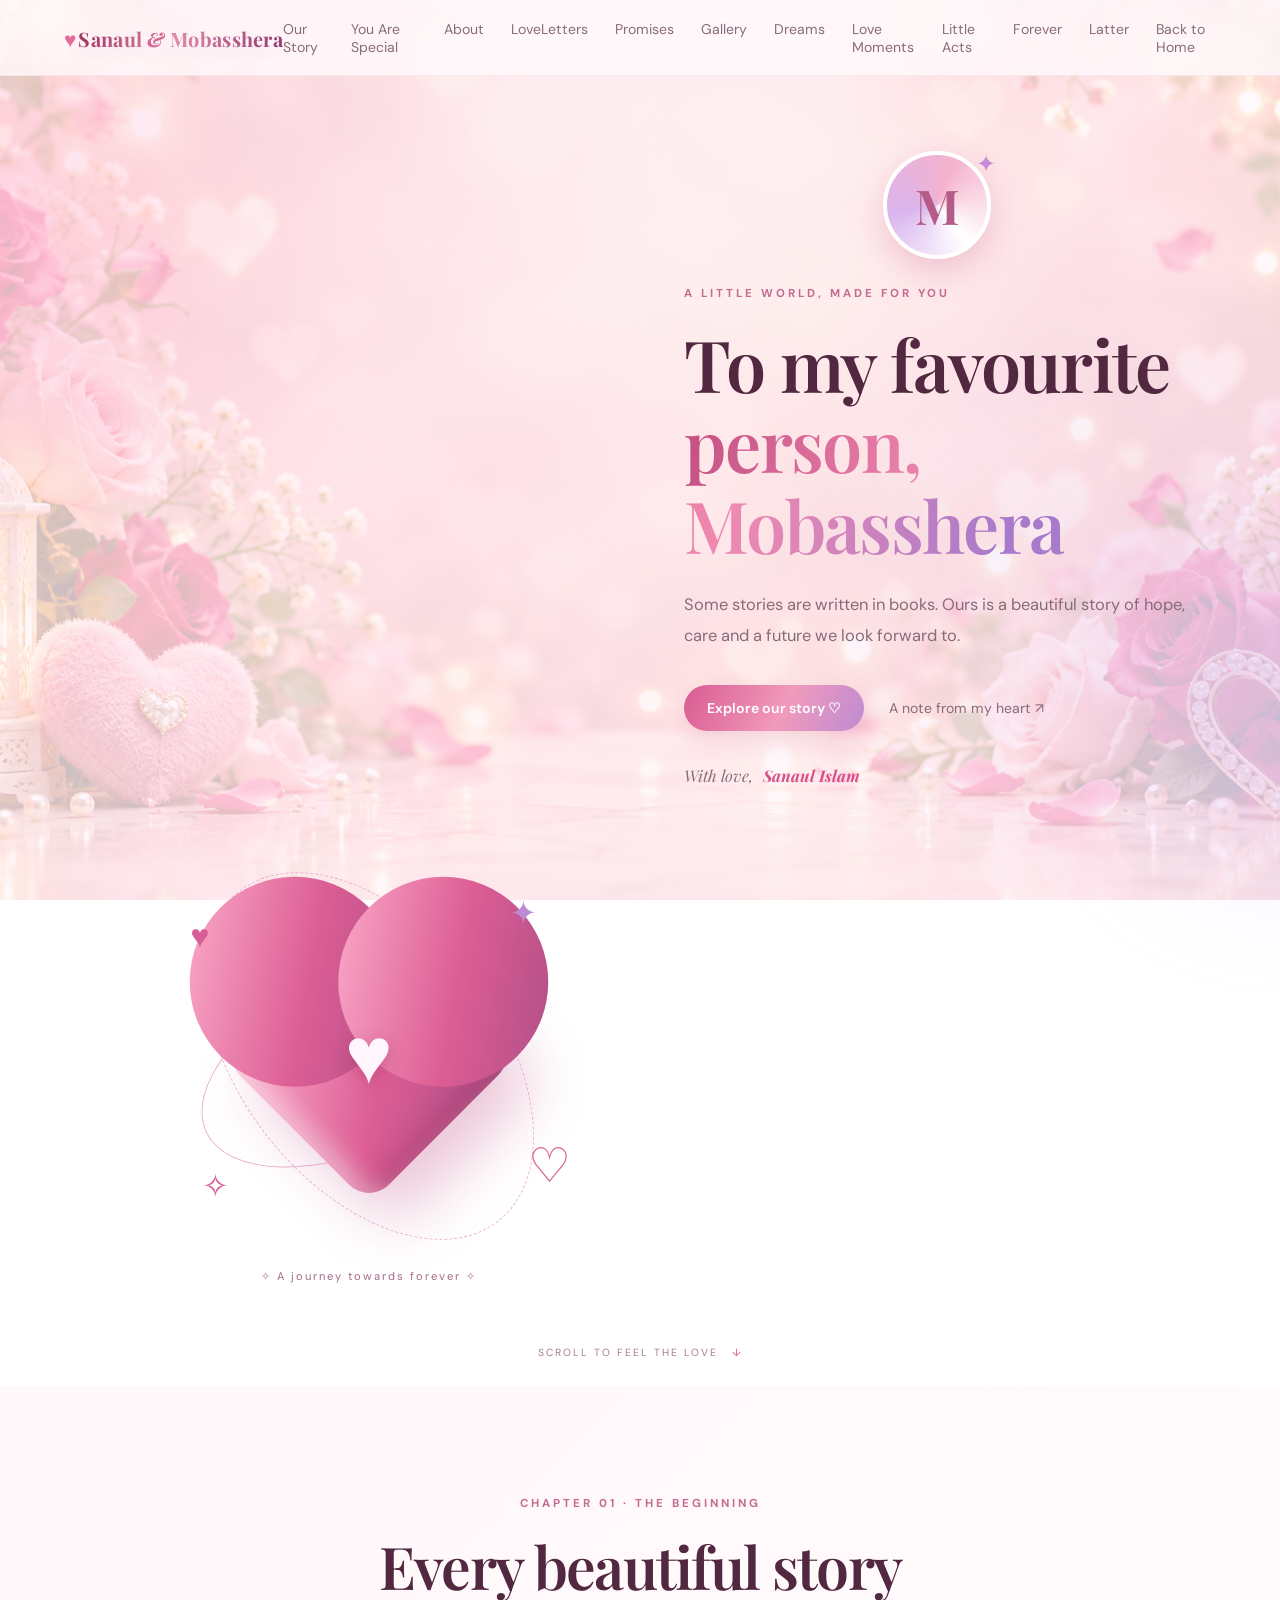
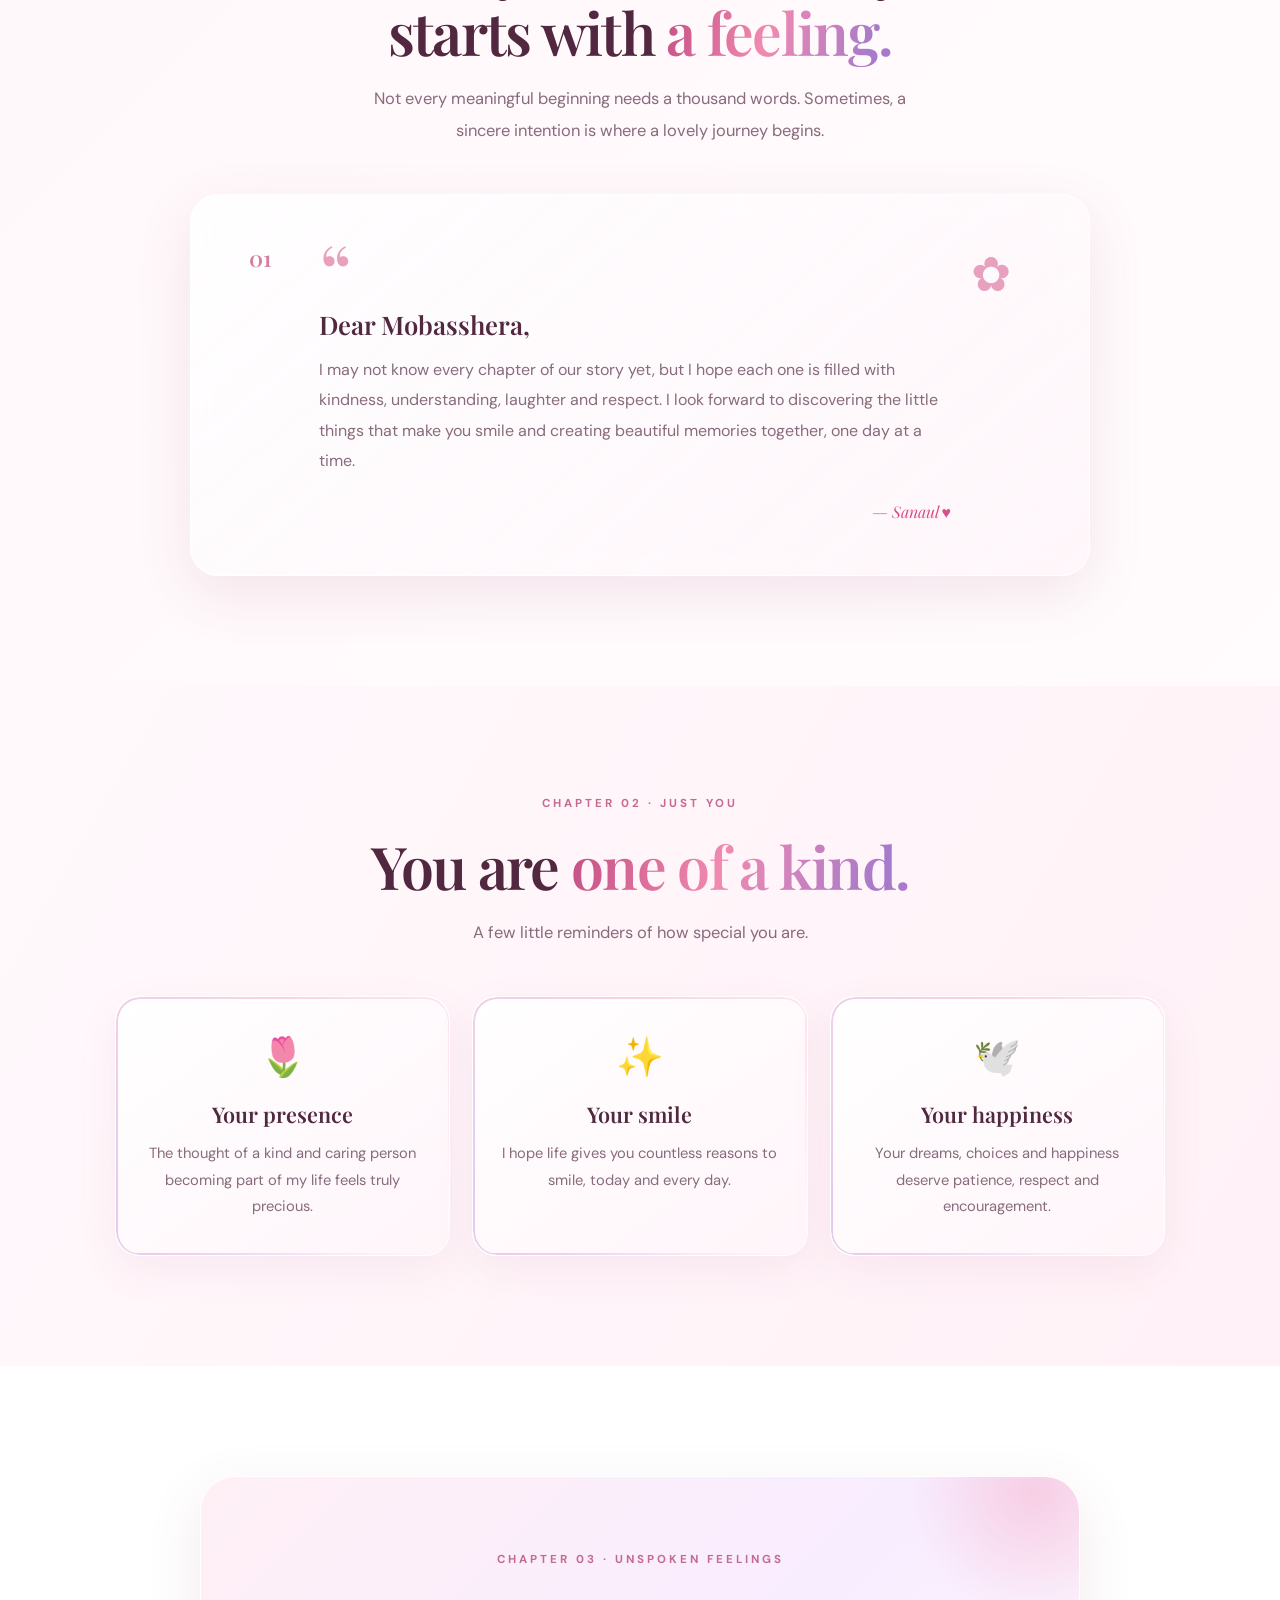
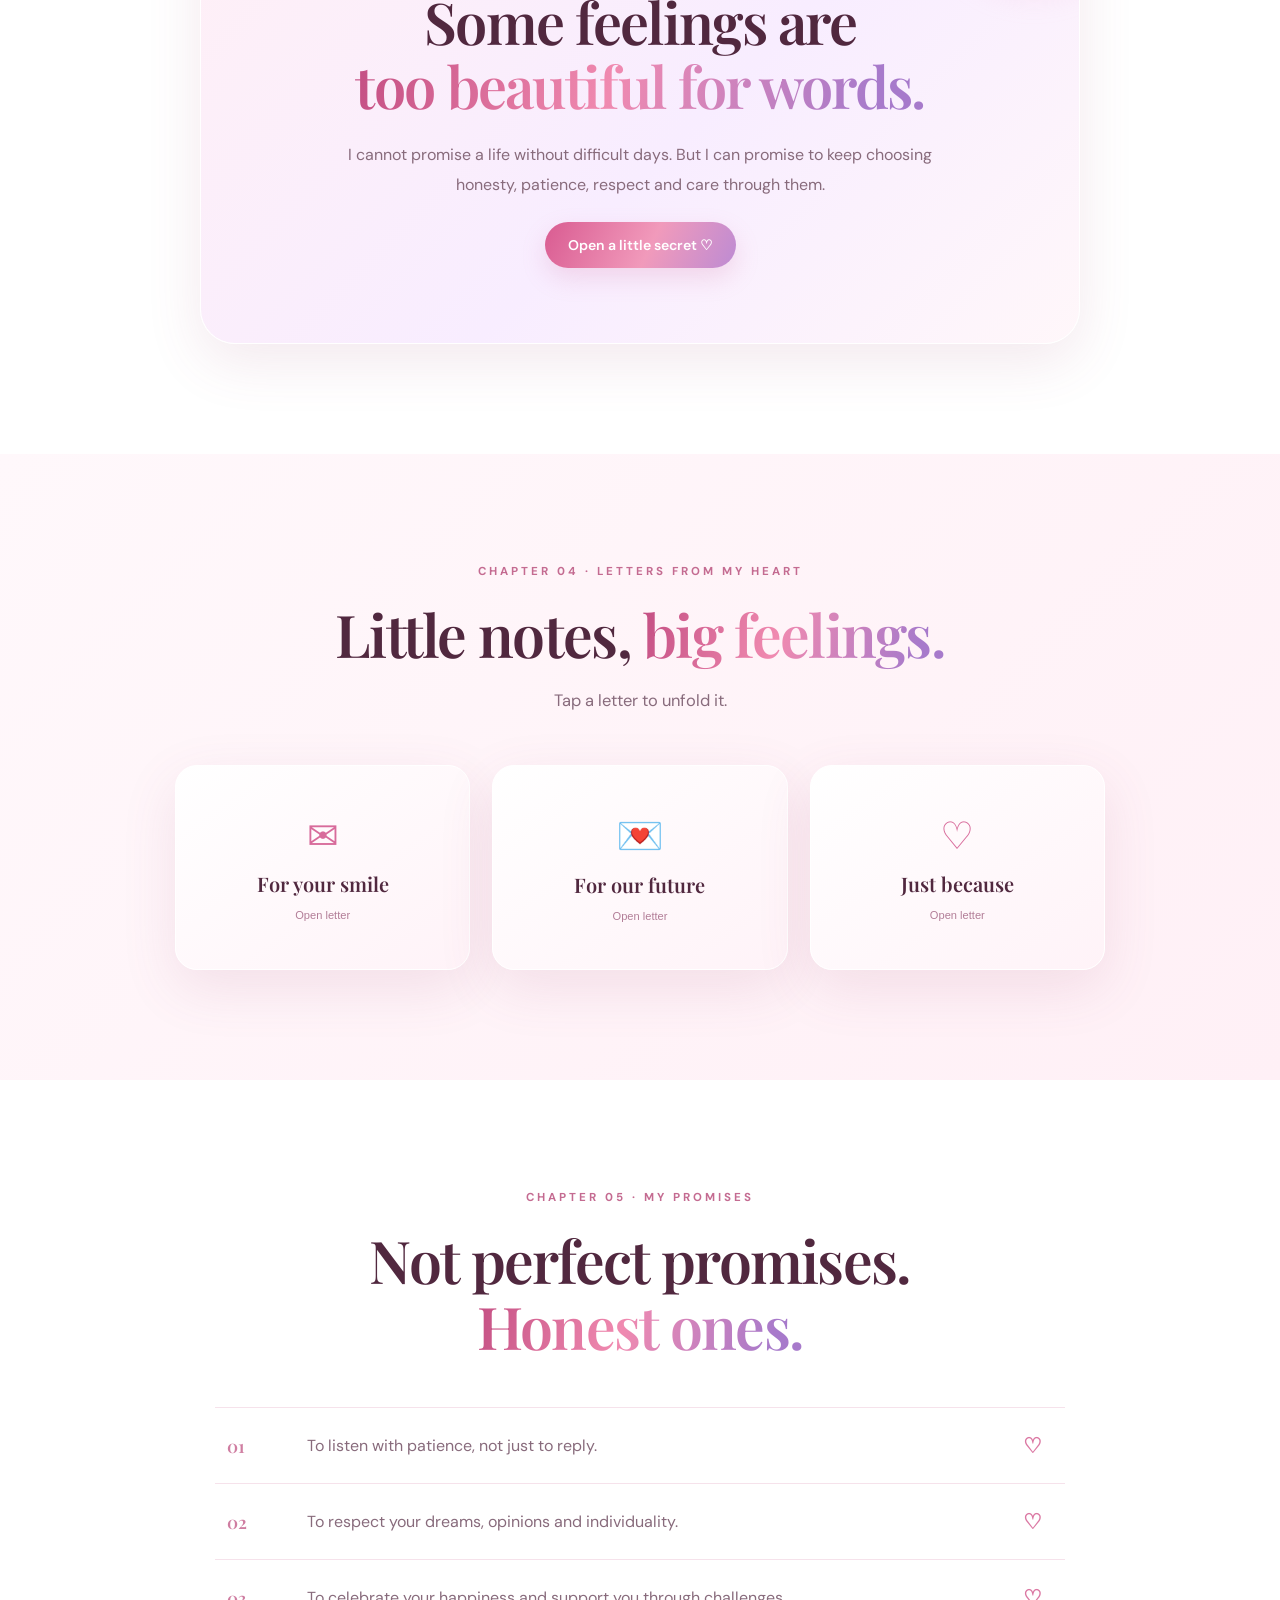
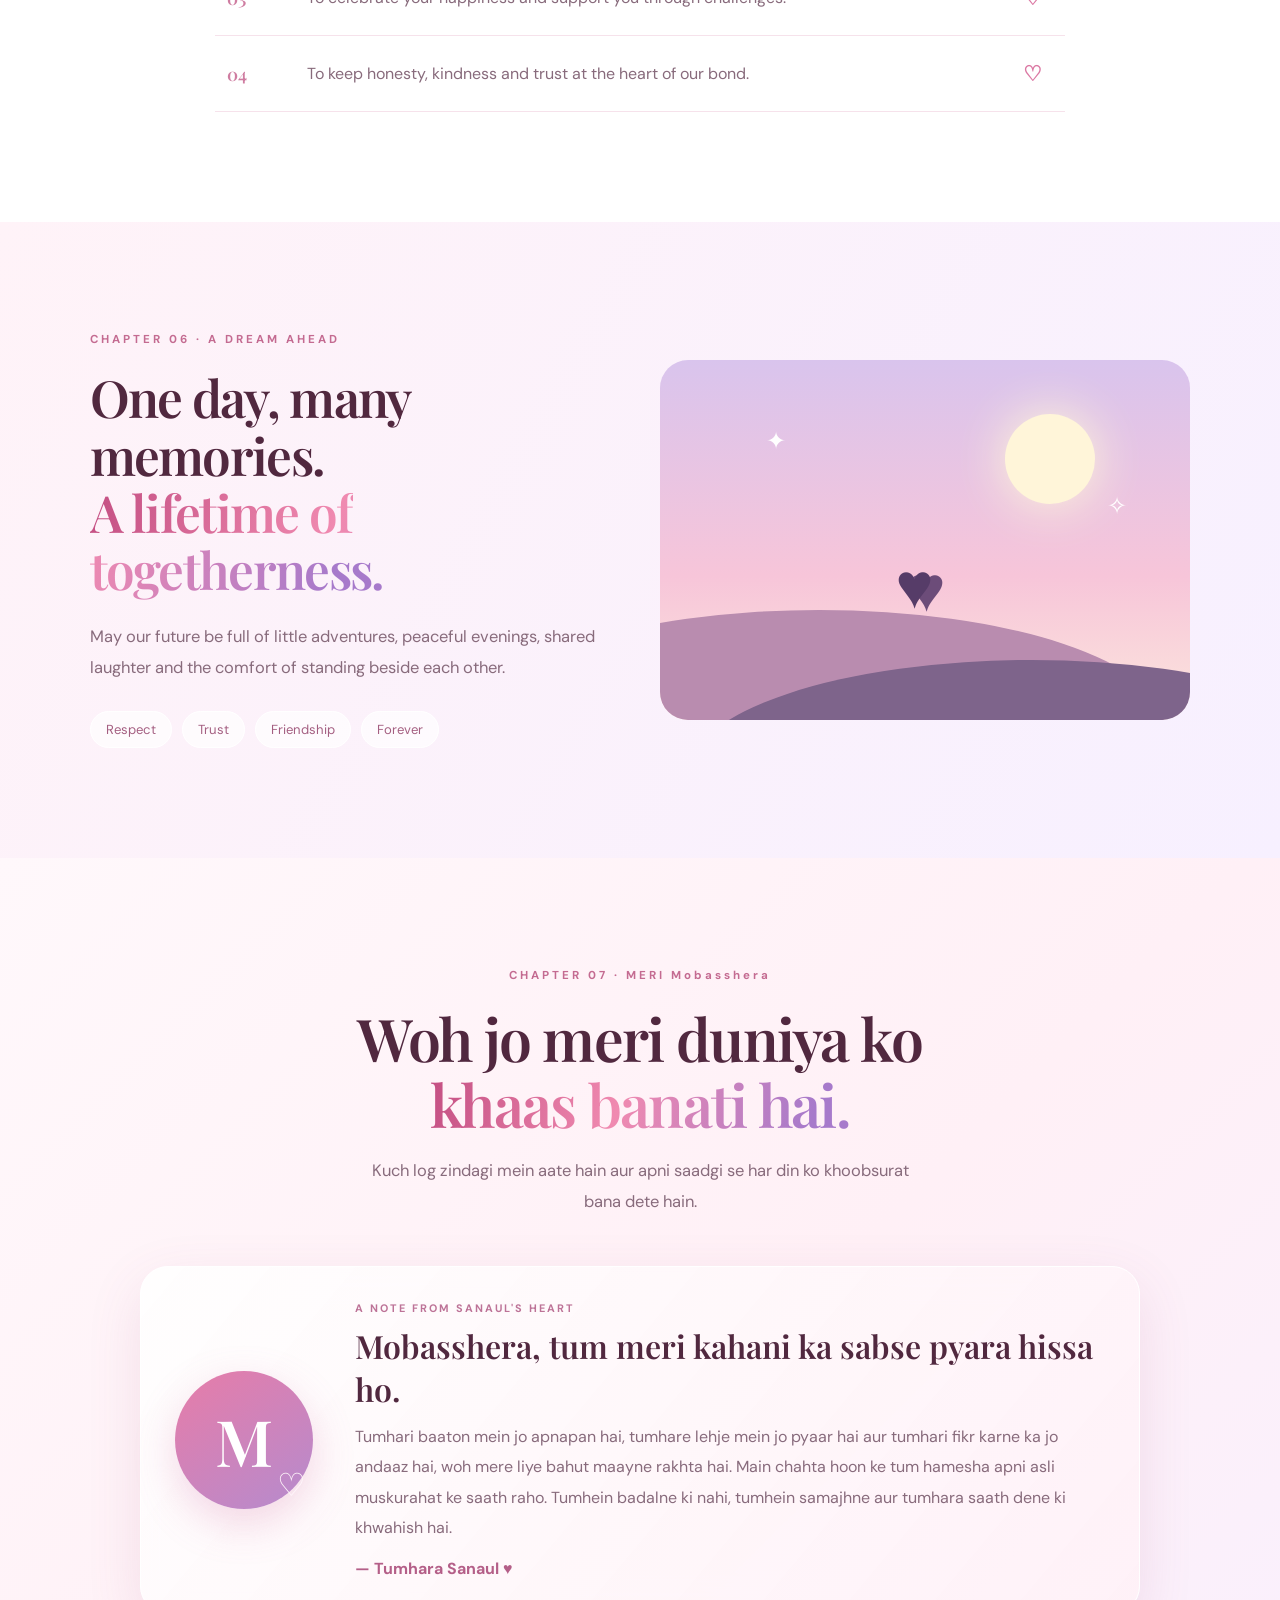
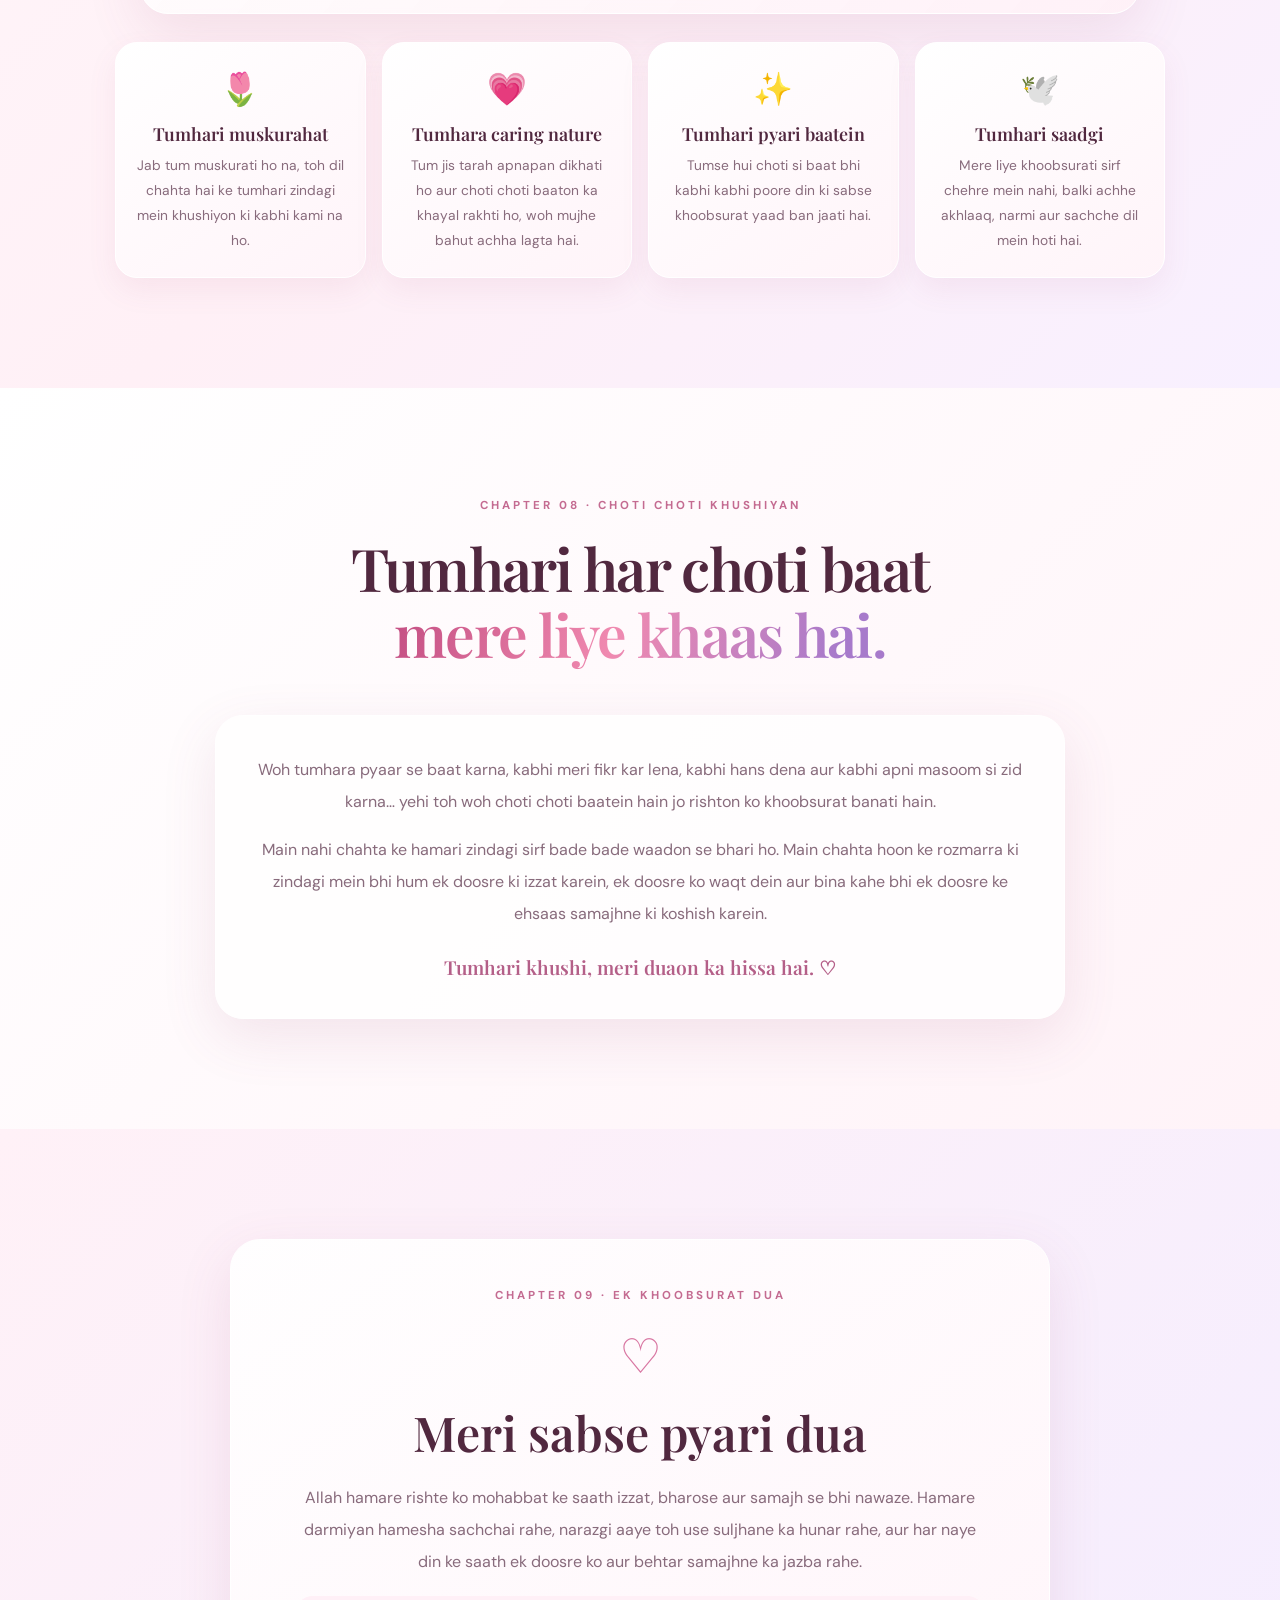
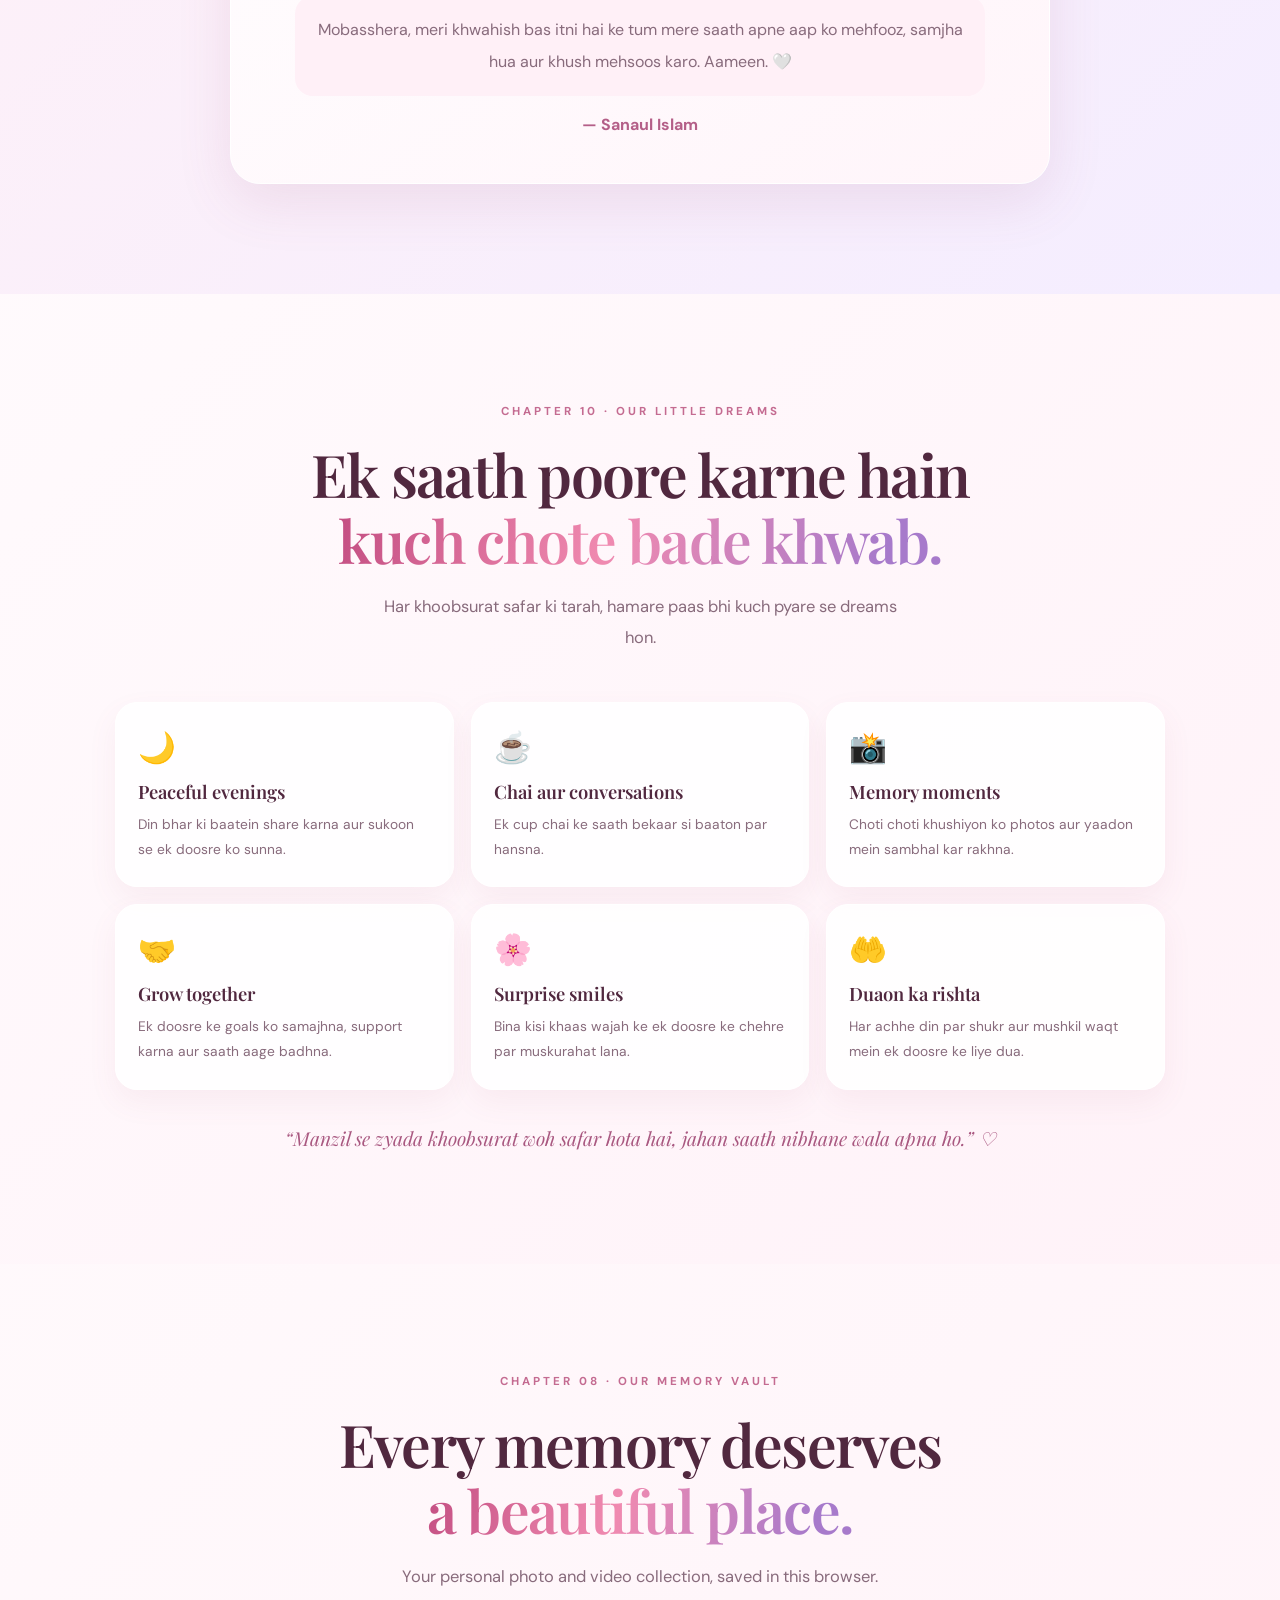
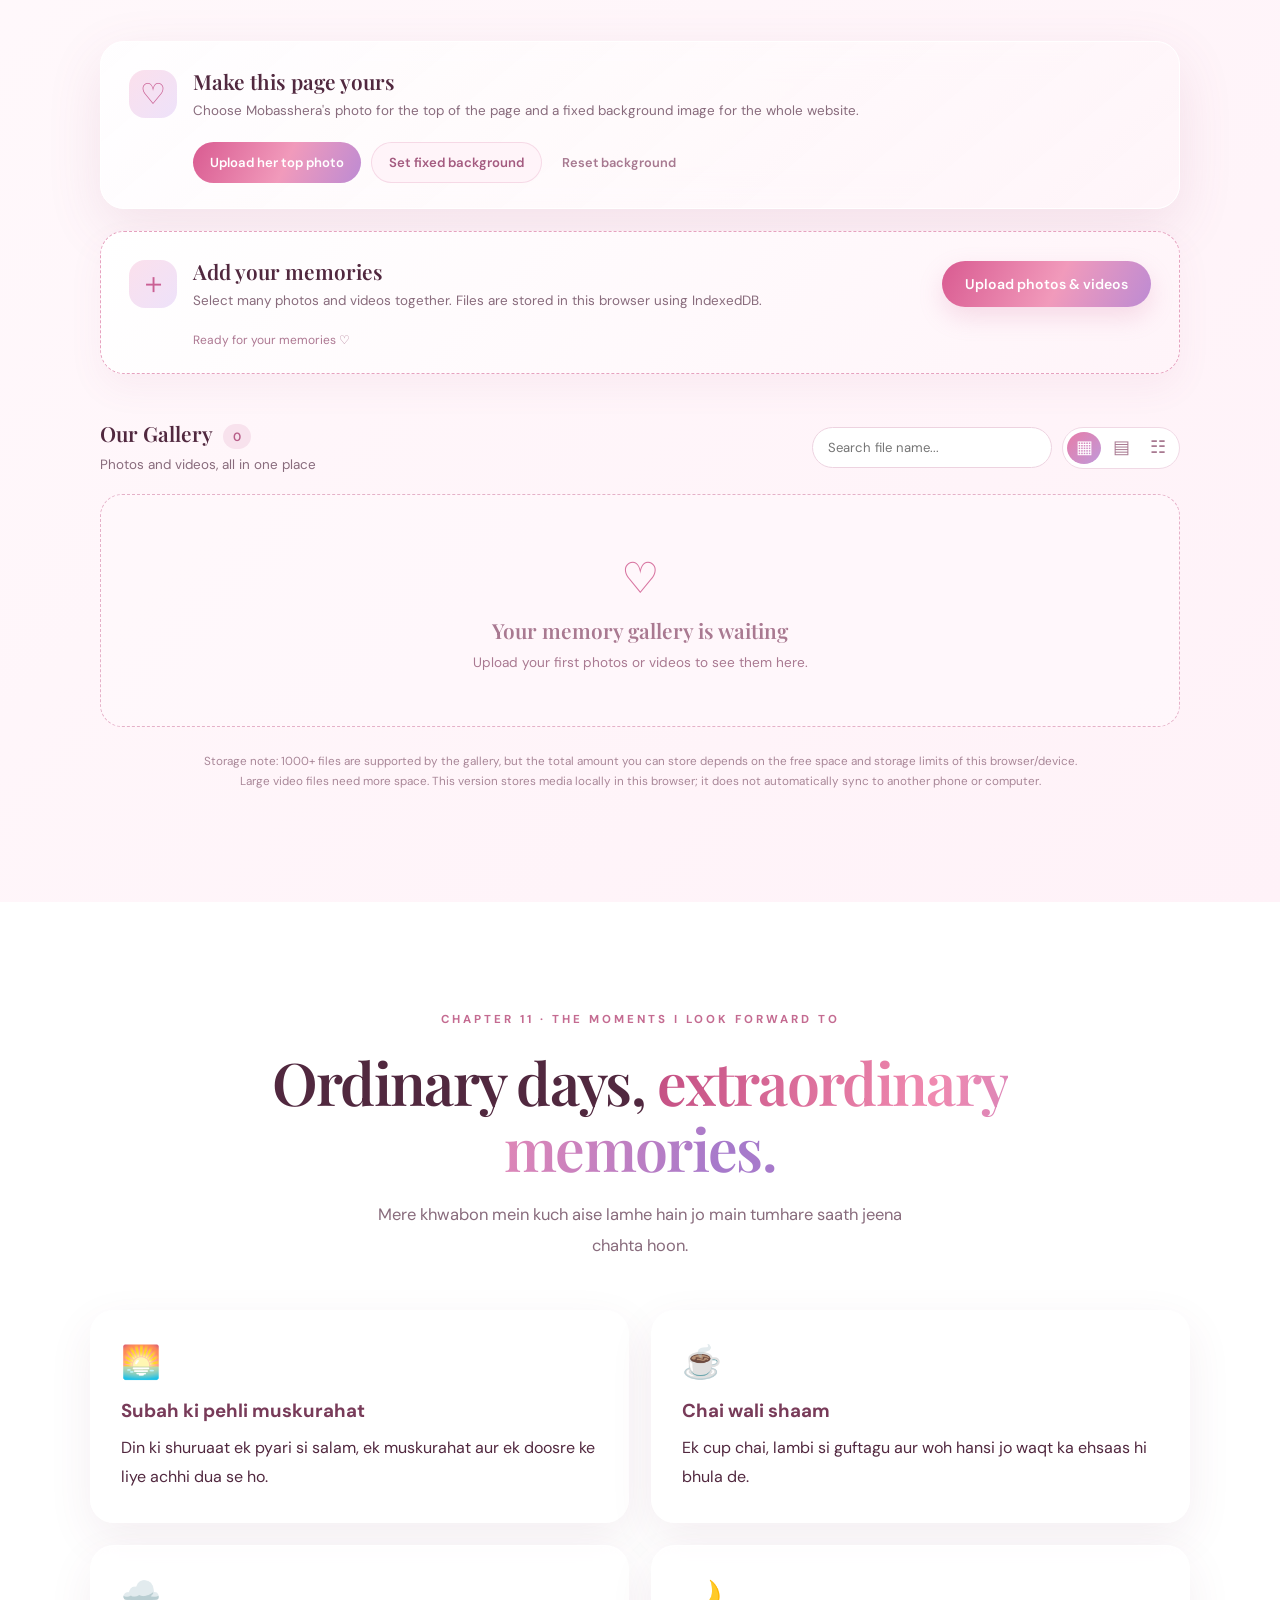
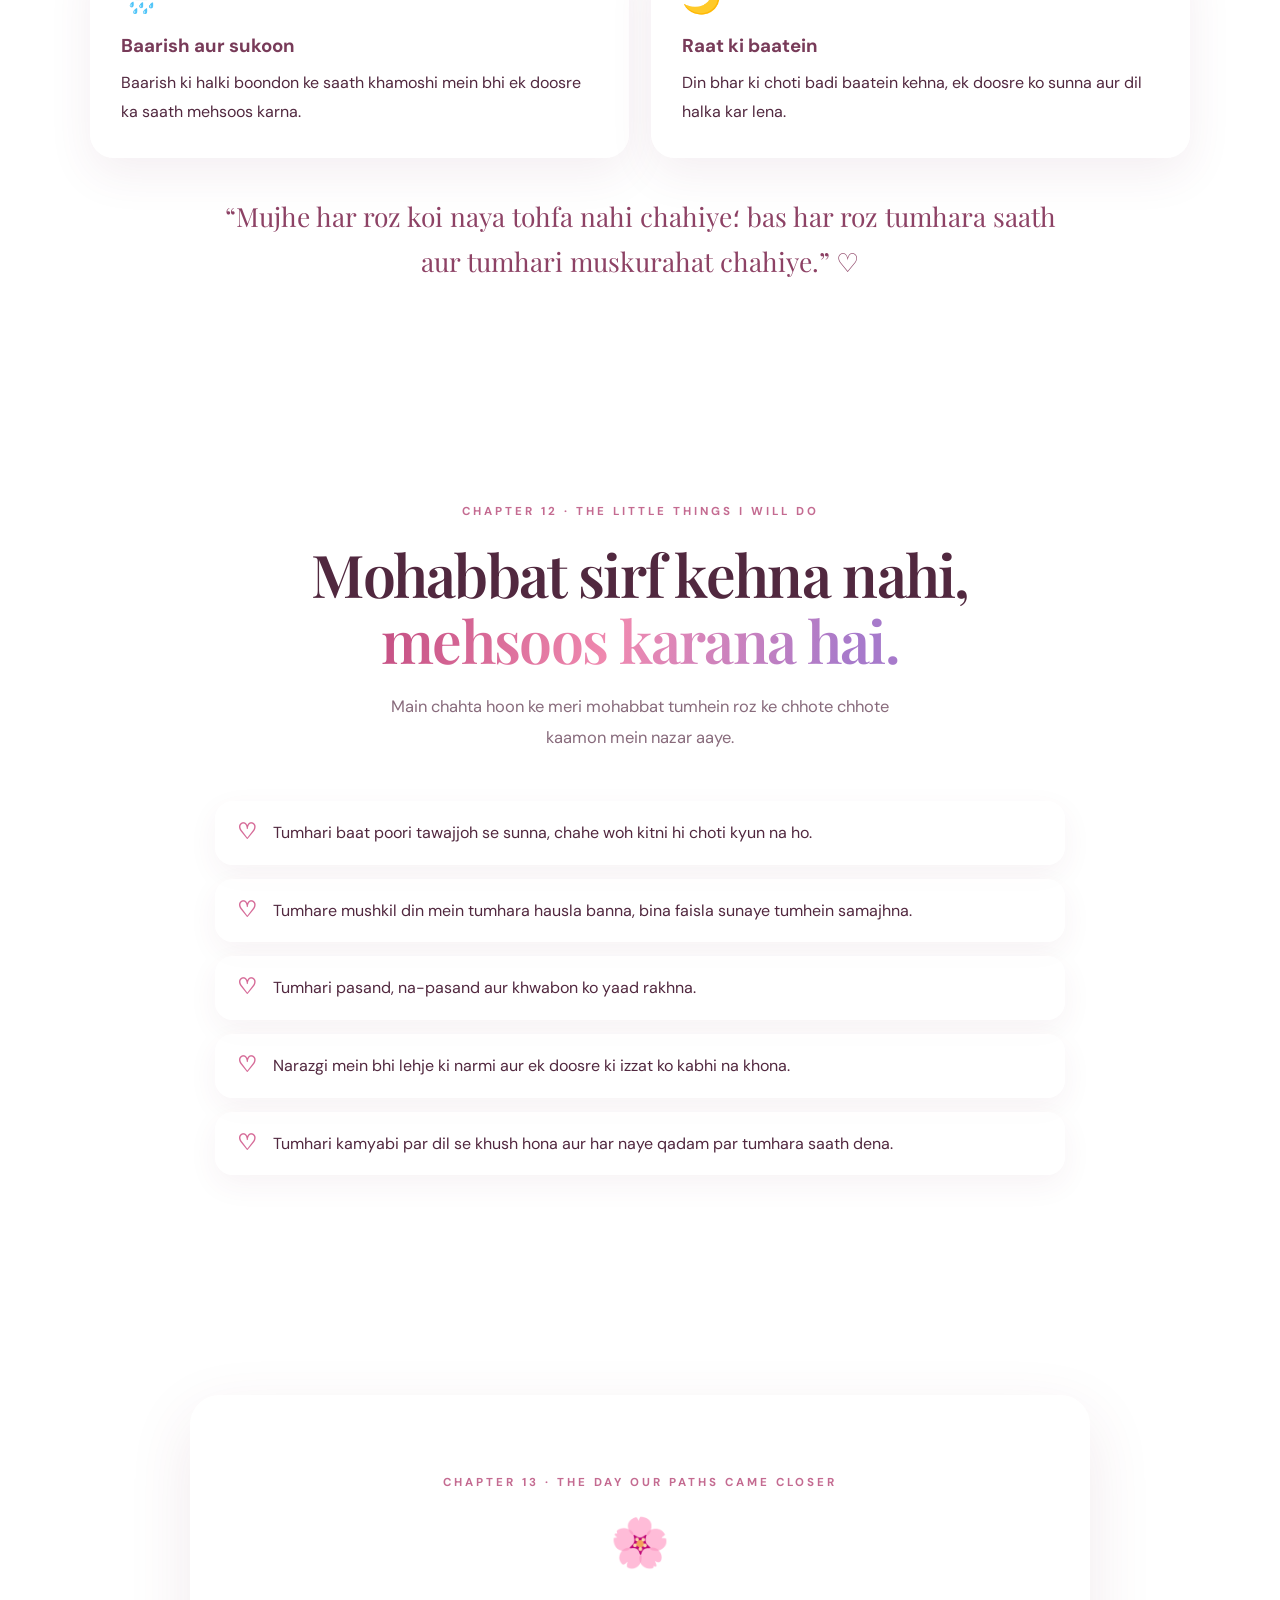
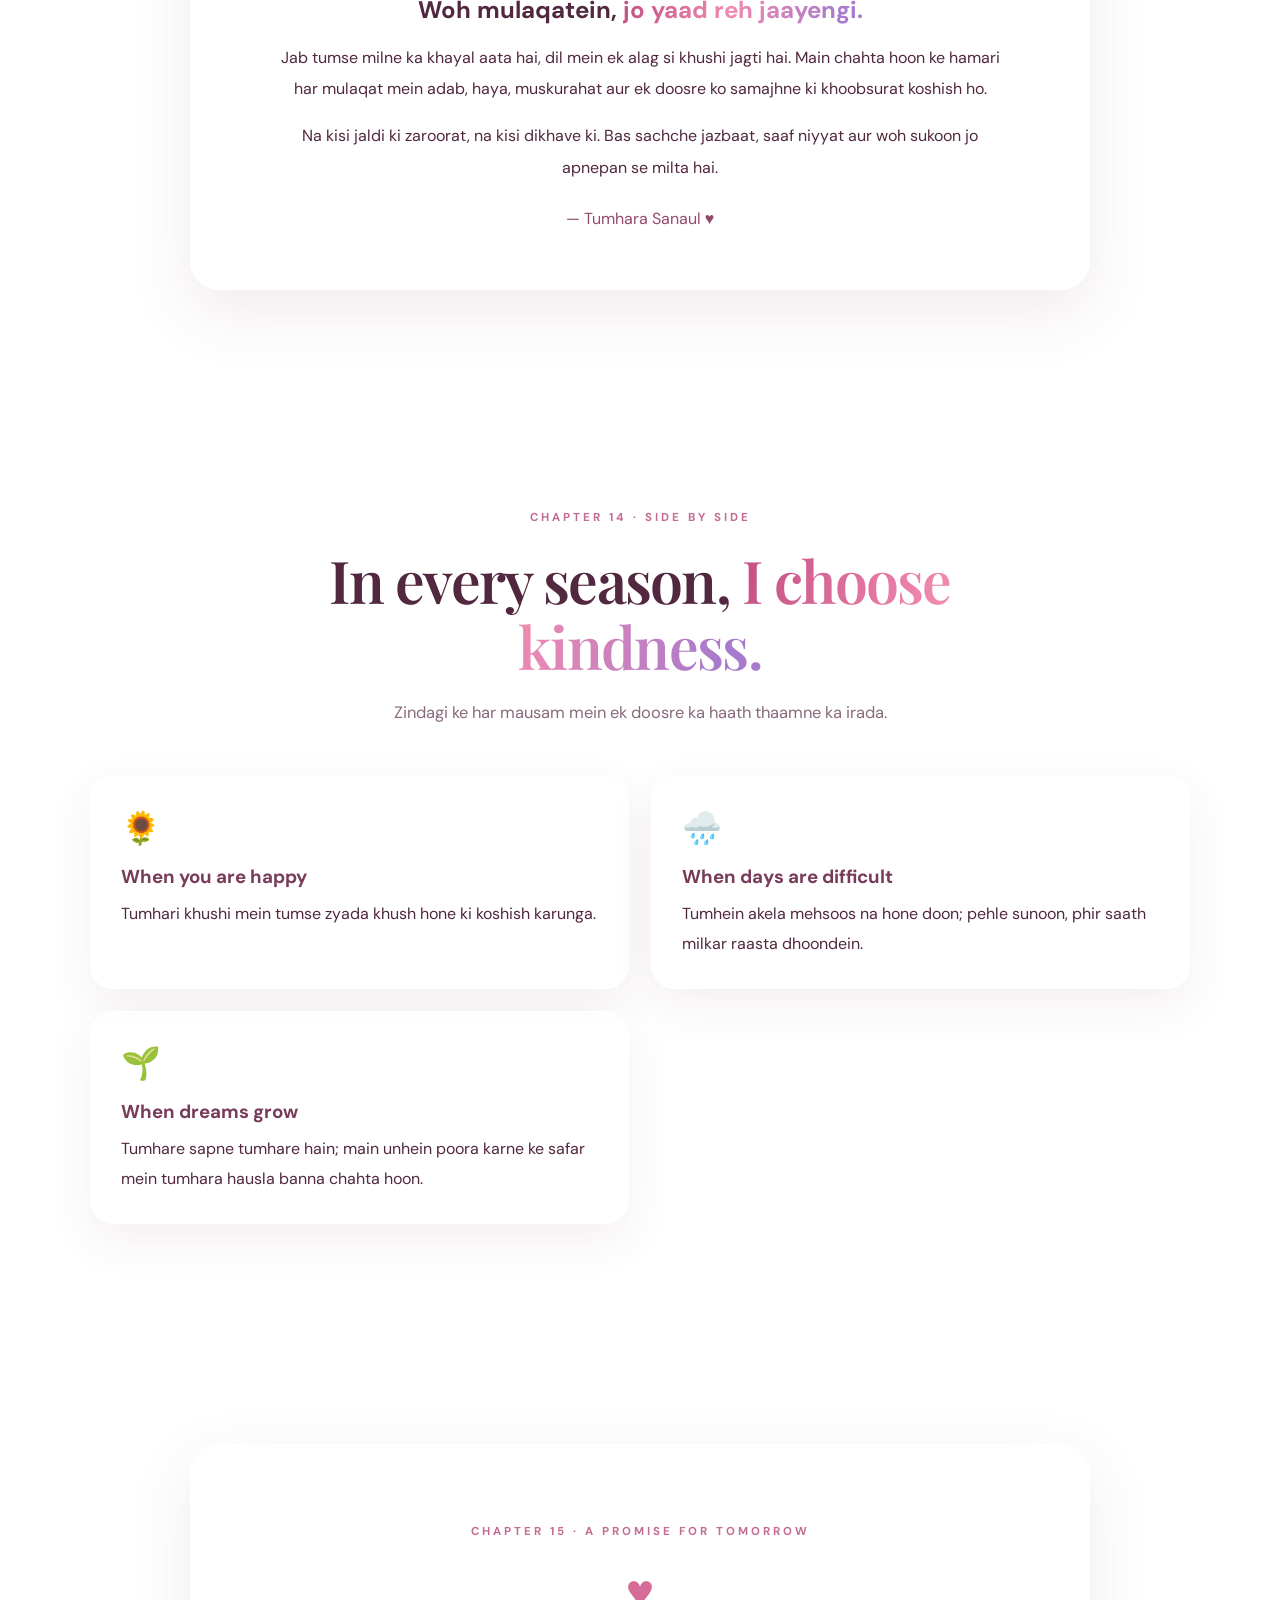
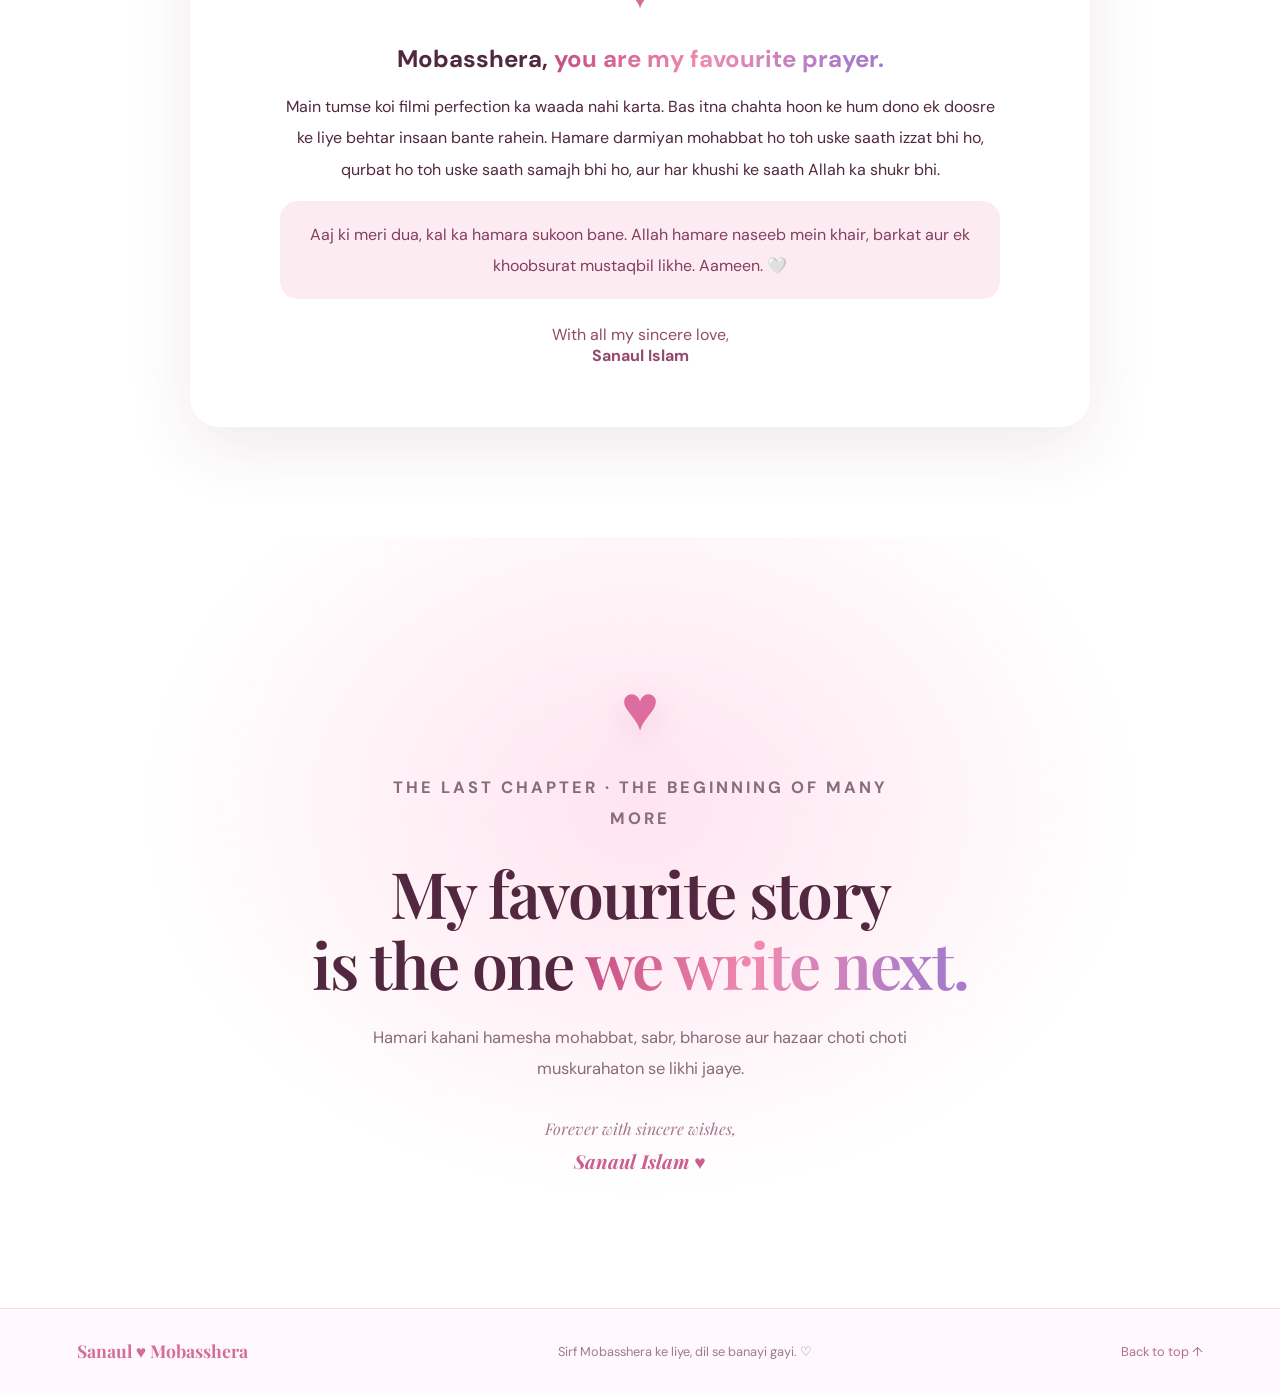
==== commit d0e142fd: "Add 'Back to Home' link in navigation" ====
--- a/index.html
+++ b/index.html
@@ -17,7 +17,7 @@
     <button class="menu-toggle" id="menuToggle" aria-label="Toggle navigation" aria-expanded="false">☰</button>
     <nav id="mainNav">
       <a href="#story">Our Story</a><a href="#special">You Are Special</a><a href="#her">About</a><a href="#letters">LoveLetters</a>
-      <a href="#promises">Promises</a><a href="#gallery">Gallery</a><a href="#bucket-list">Dreams</a><a href="#moments">Love Moments</a><a href="#care">Little Acts</a><a href="#forever">Forever</a><a href="Mobasshera_Love_Letters/index.html">Latter</a>
+      <a href="#promises">Promises</a><a href="#gallery">Gallery</a><a href="#bucket-list">Dreams</a><a href="#moments">Love Moments</a><a href="#care">Little Acts</a><a href="#forever">Forever</a><a href="Mobasshera_Love_Letters/index.html">Latter</a><a href="../index.html">Back to Home</a>
     </nav>
   </header>
 
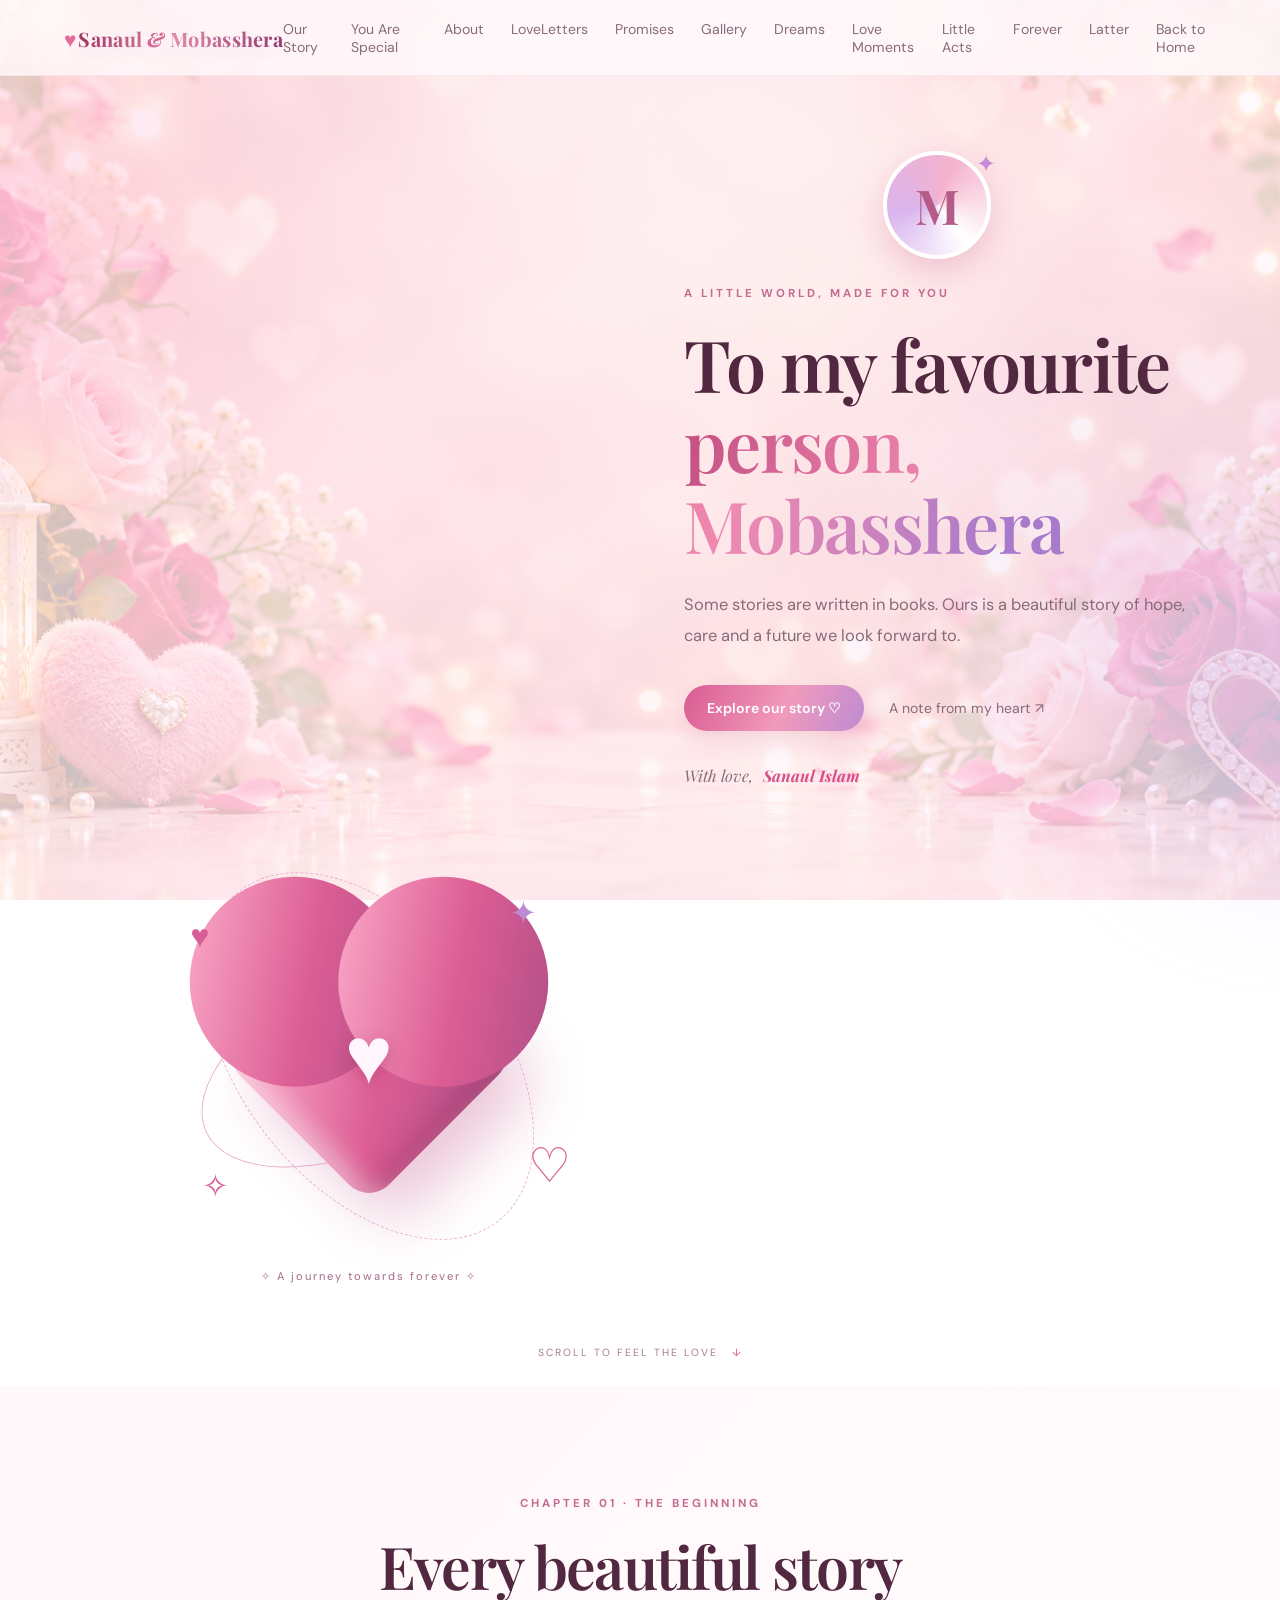
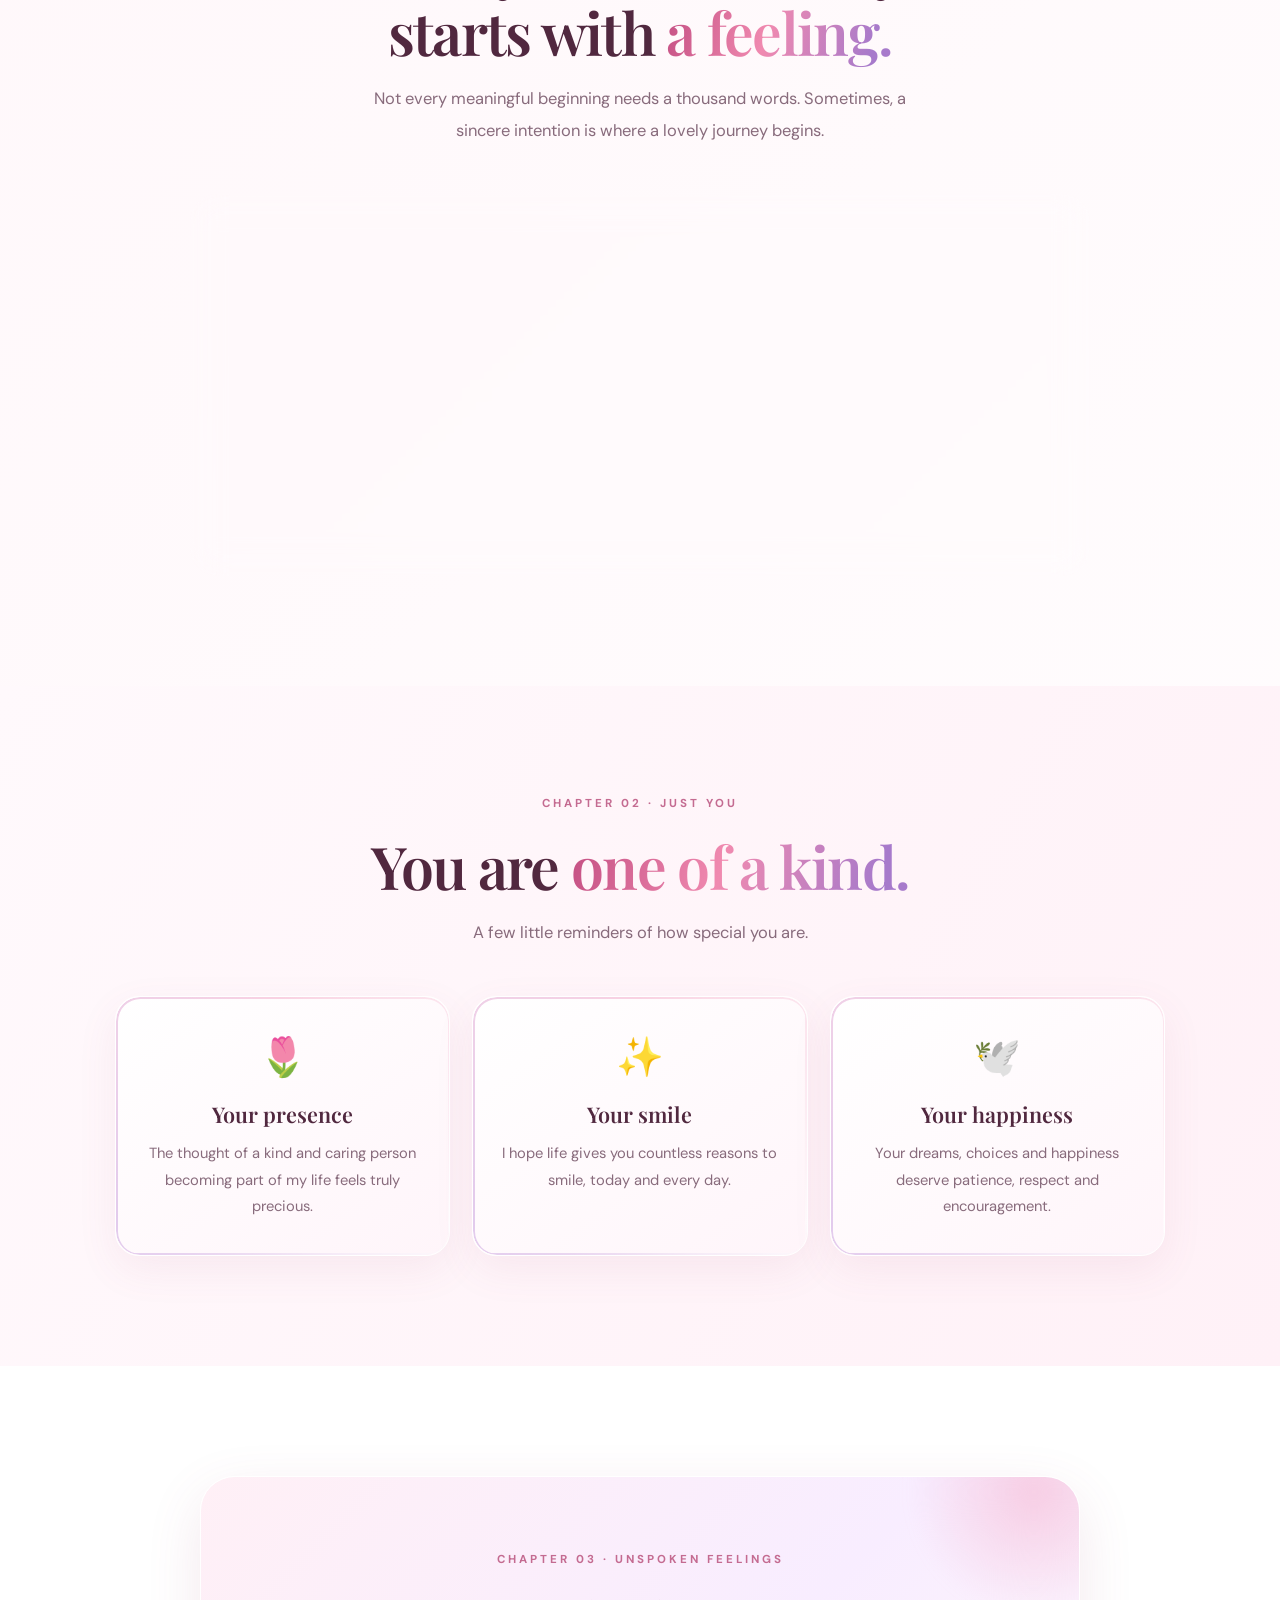
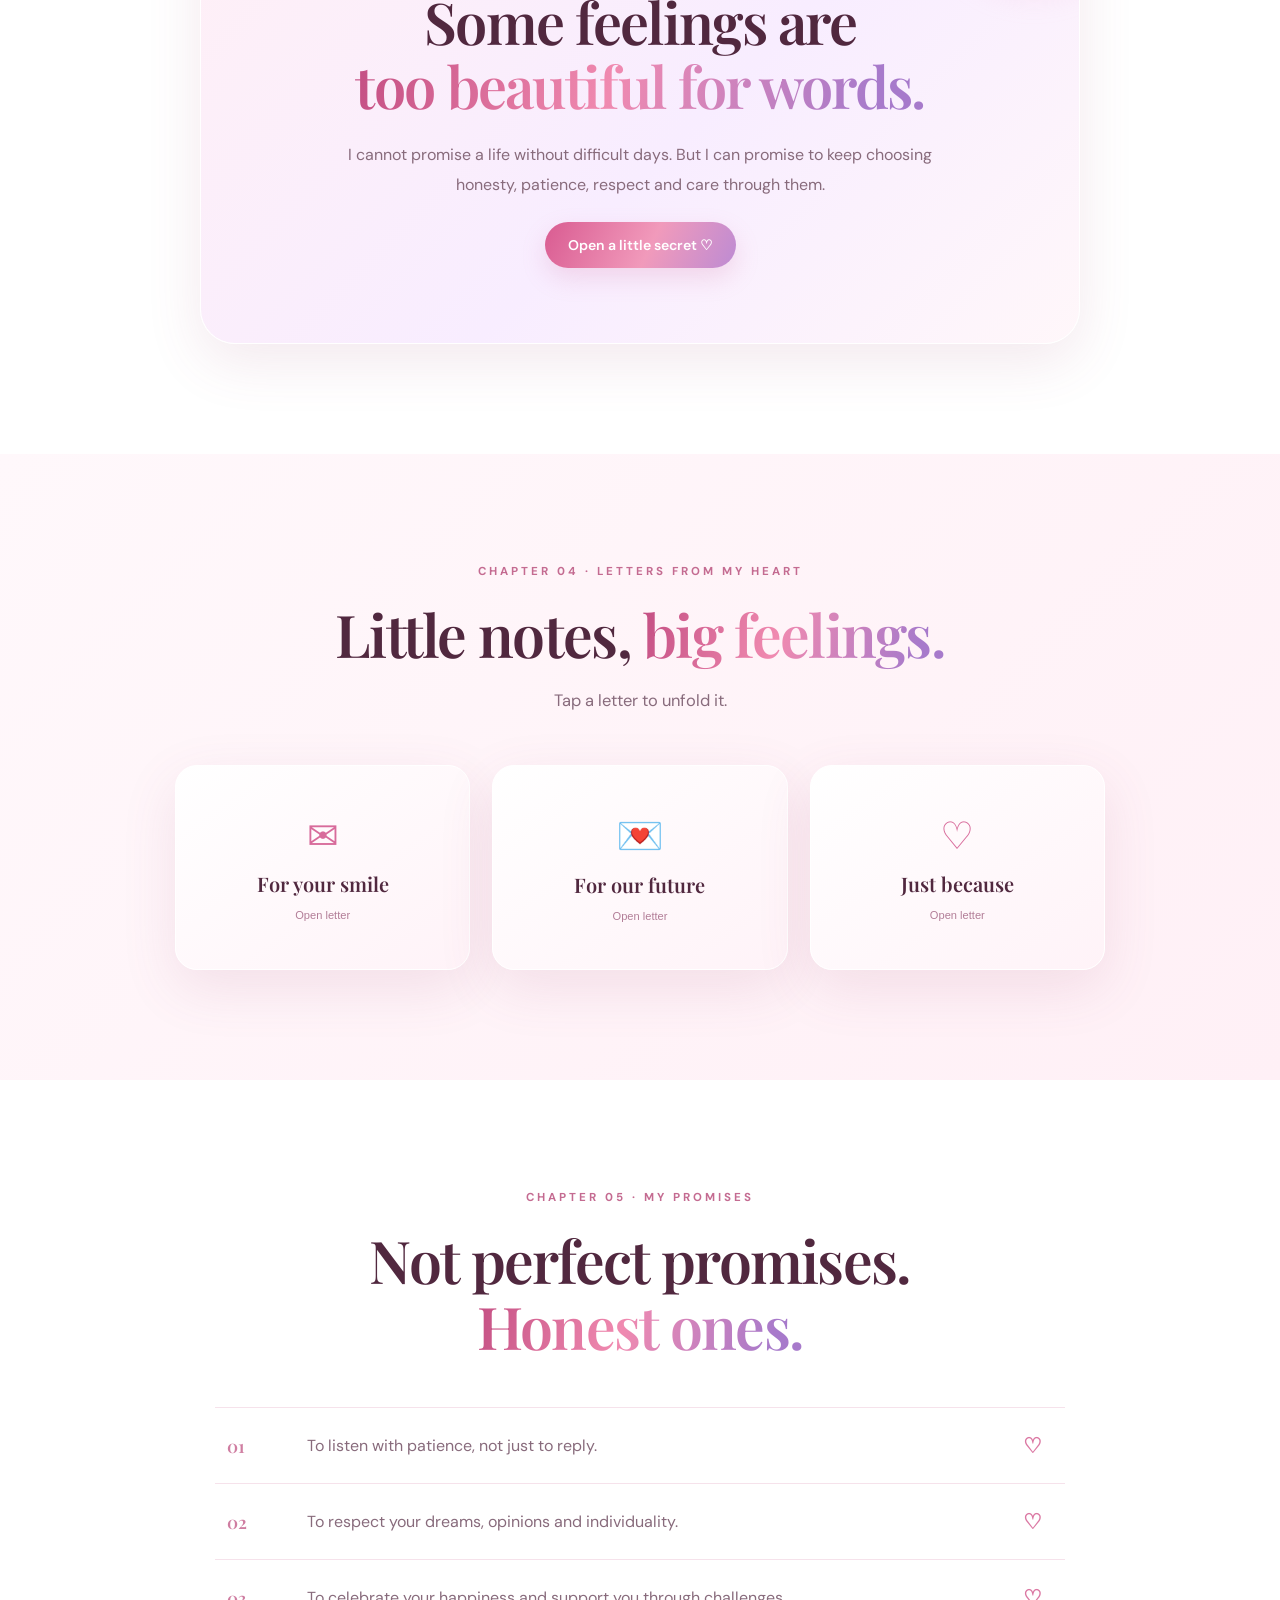
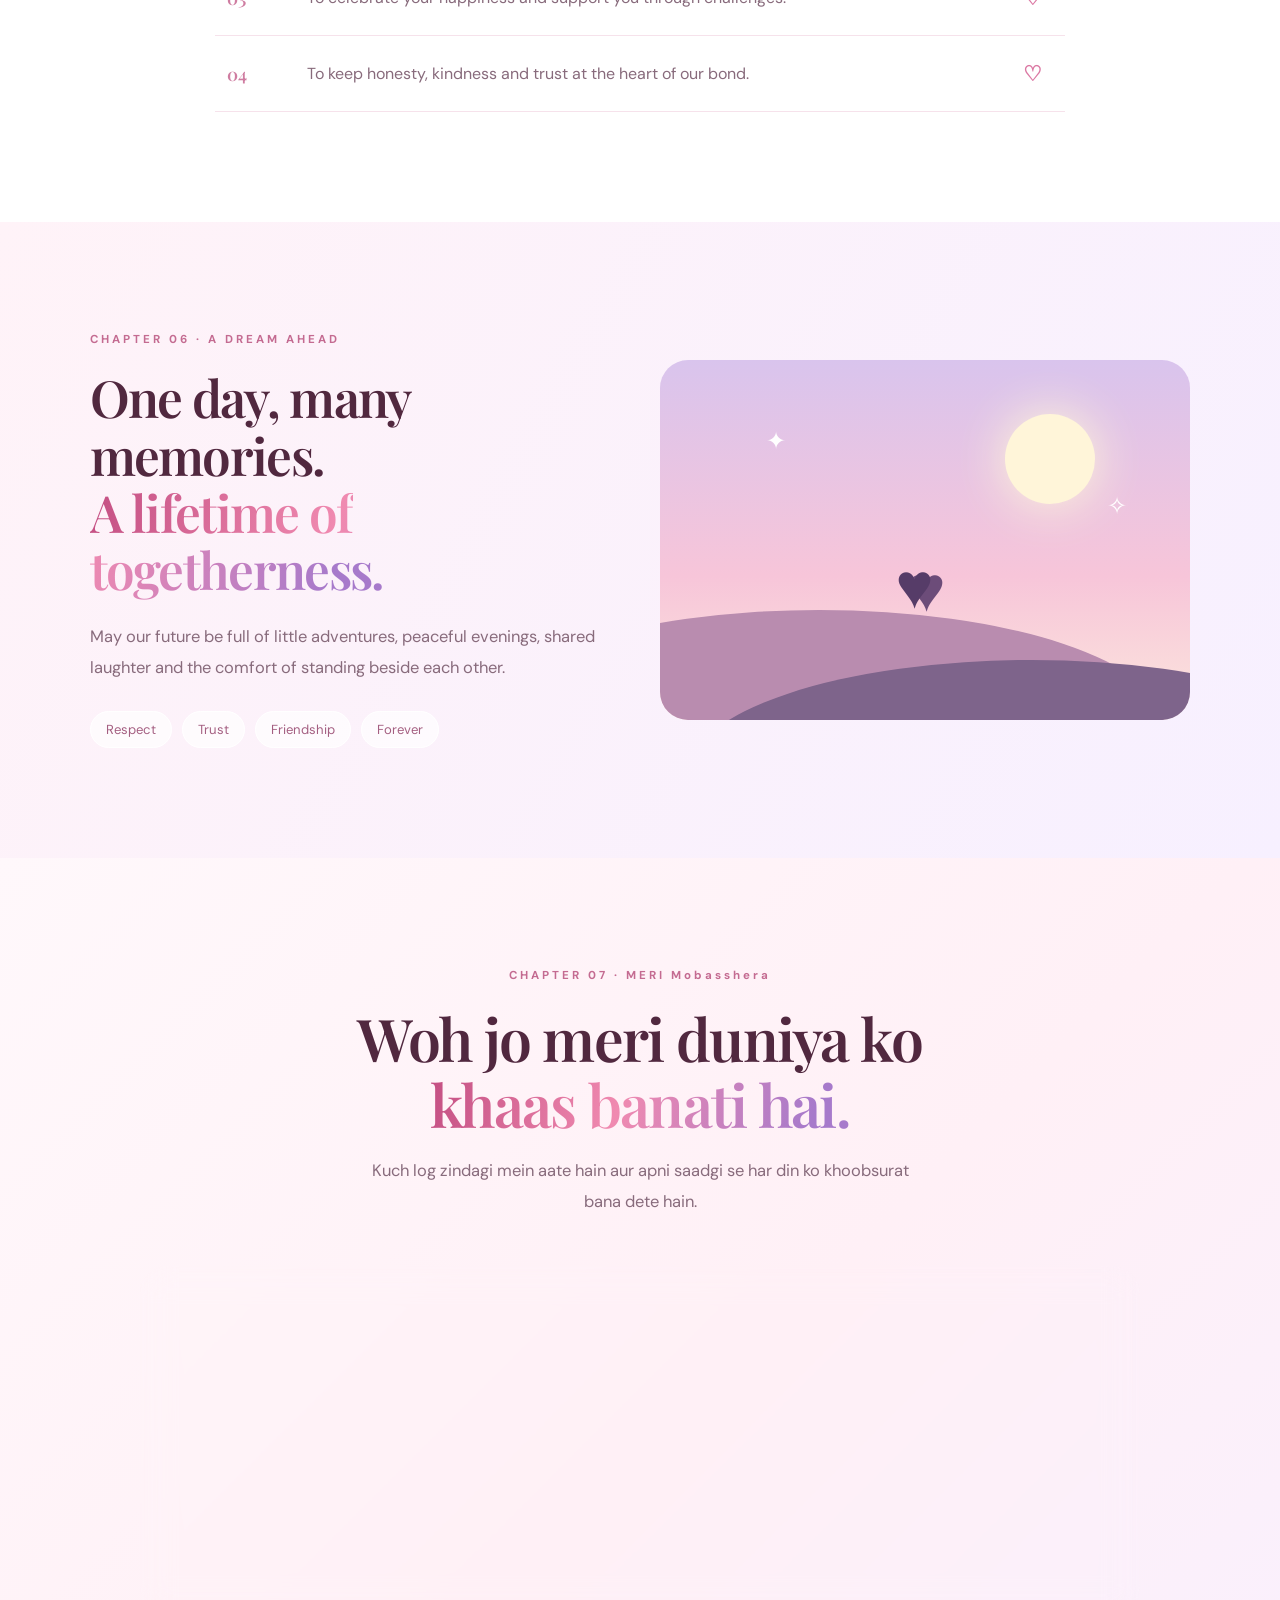
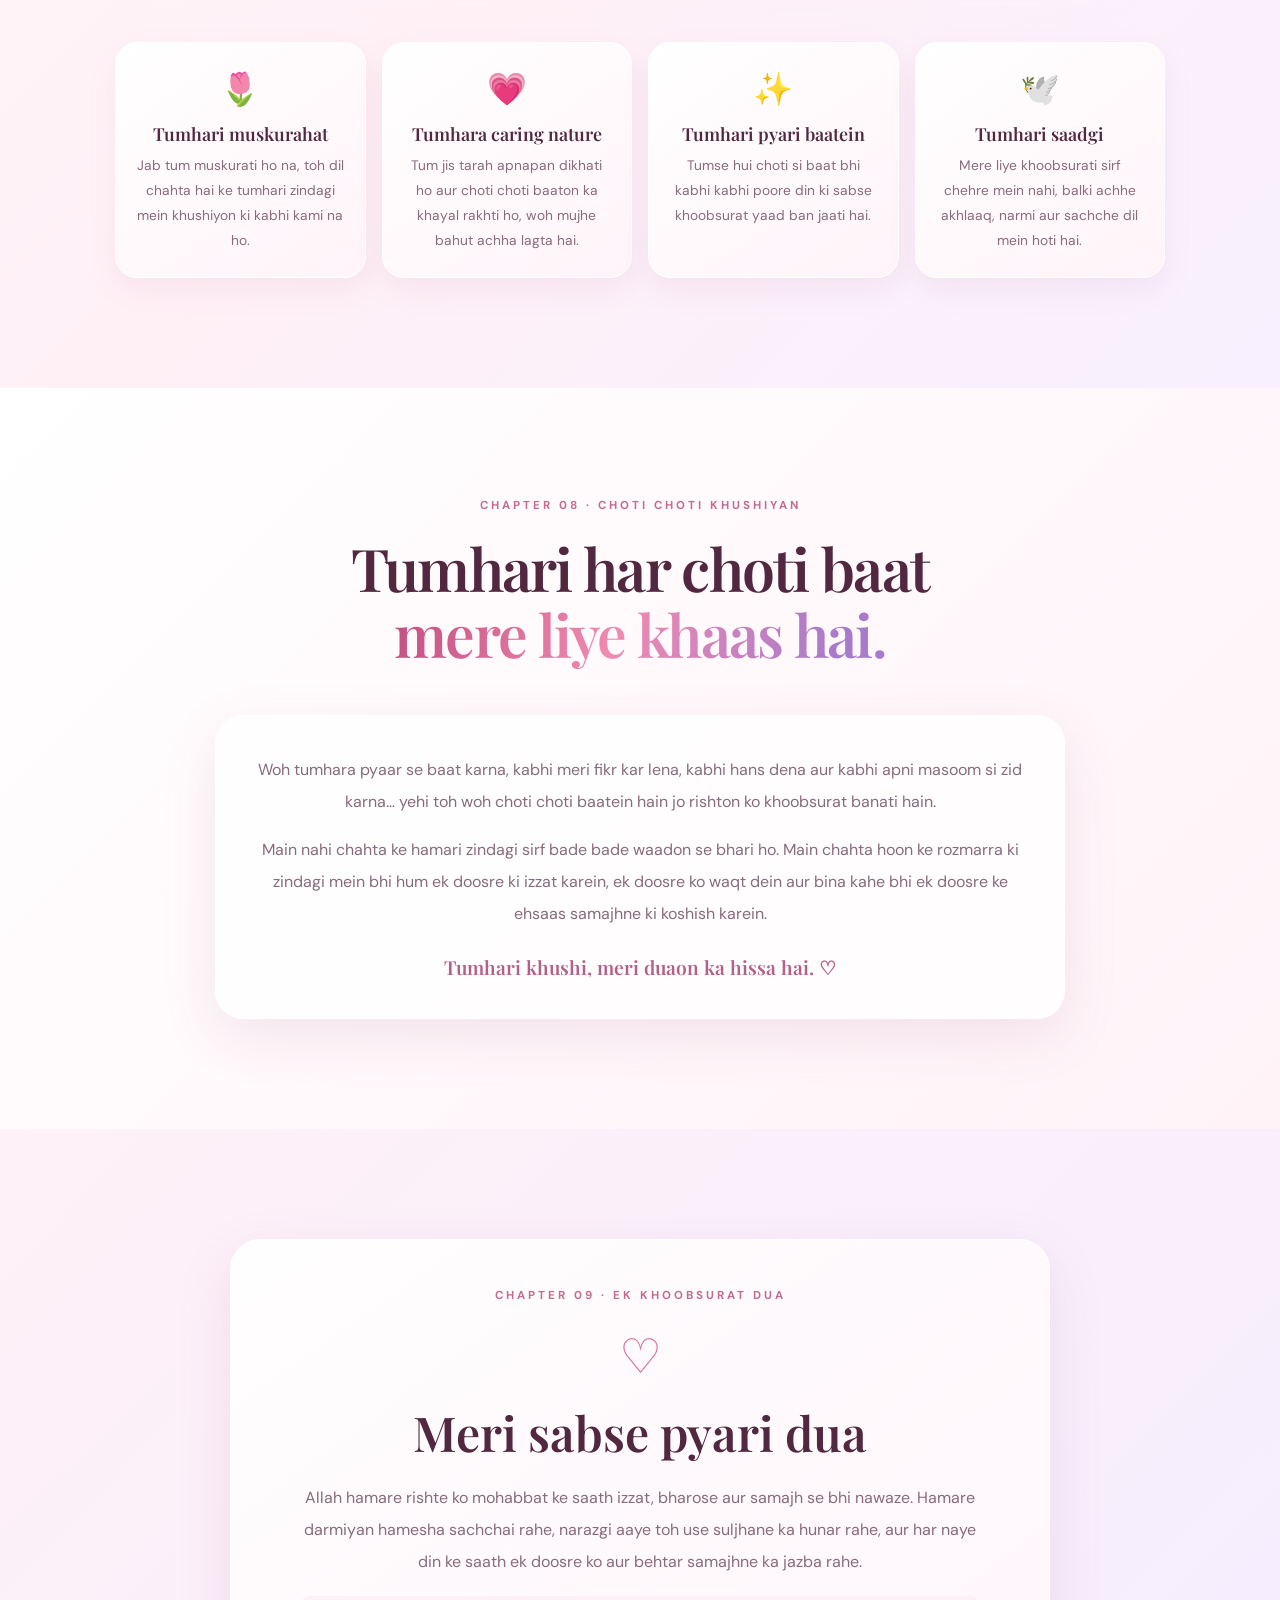
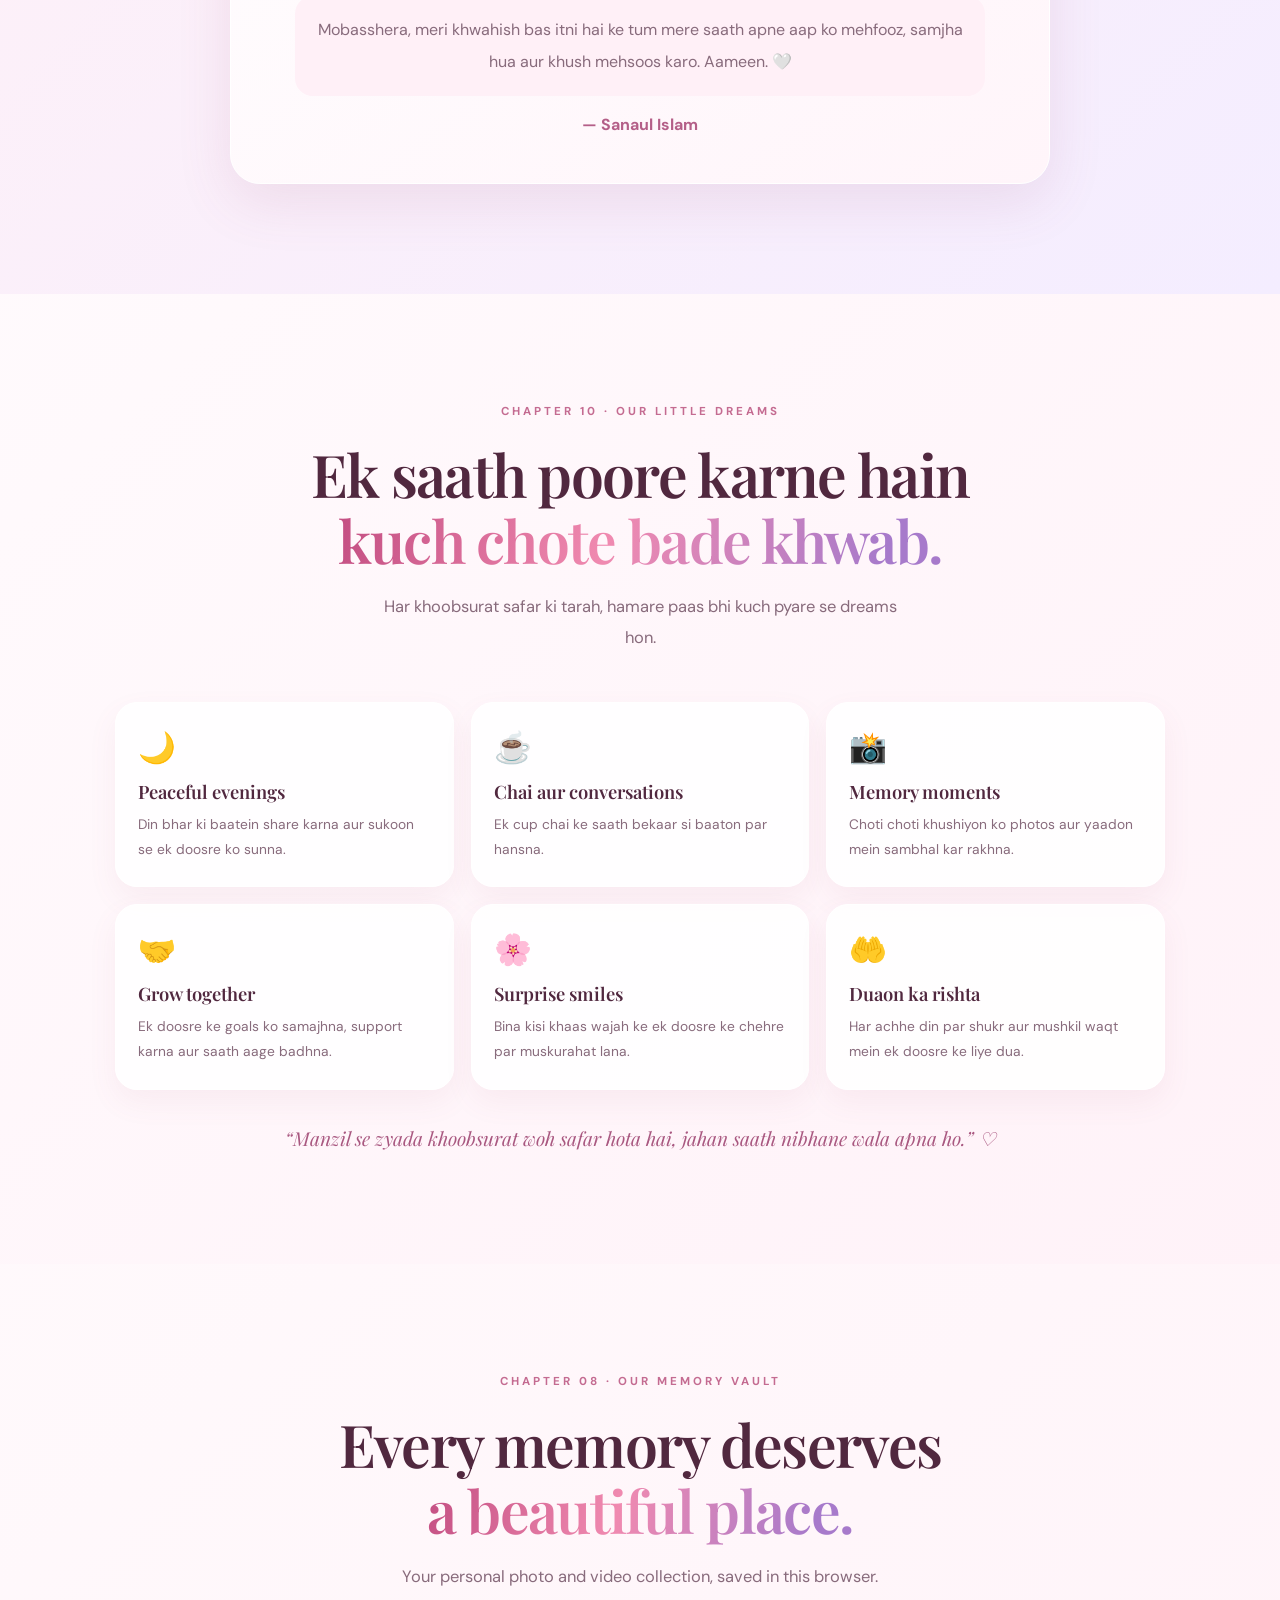
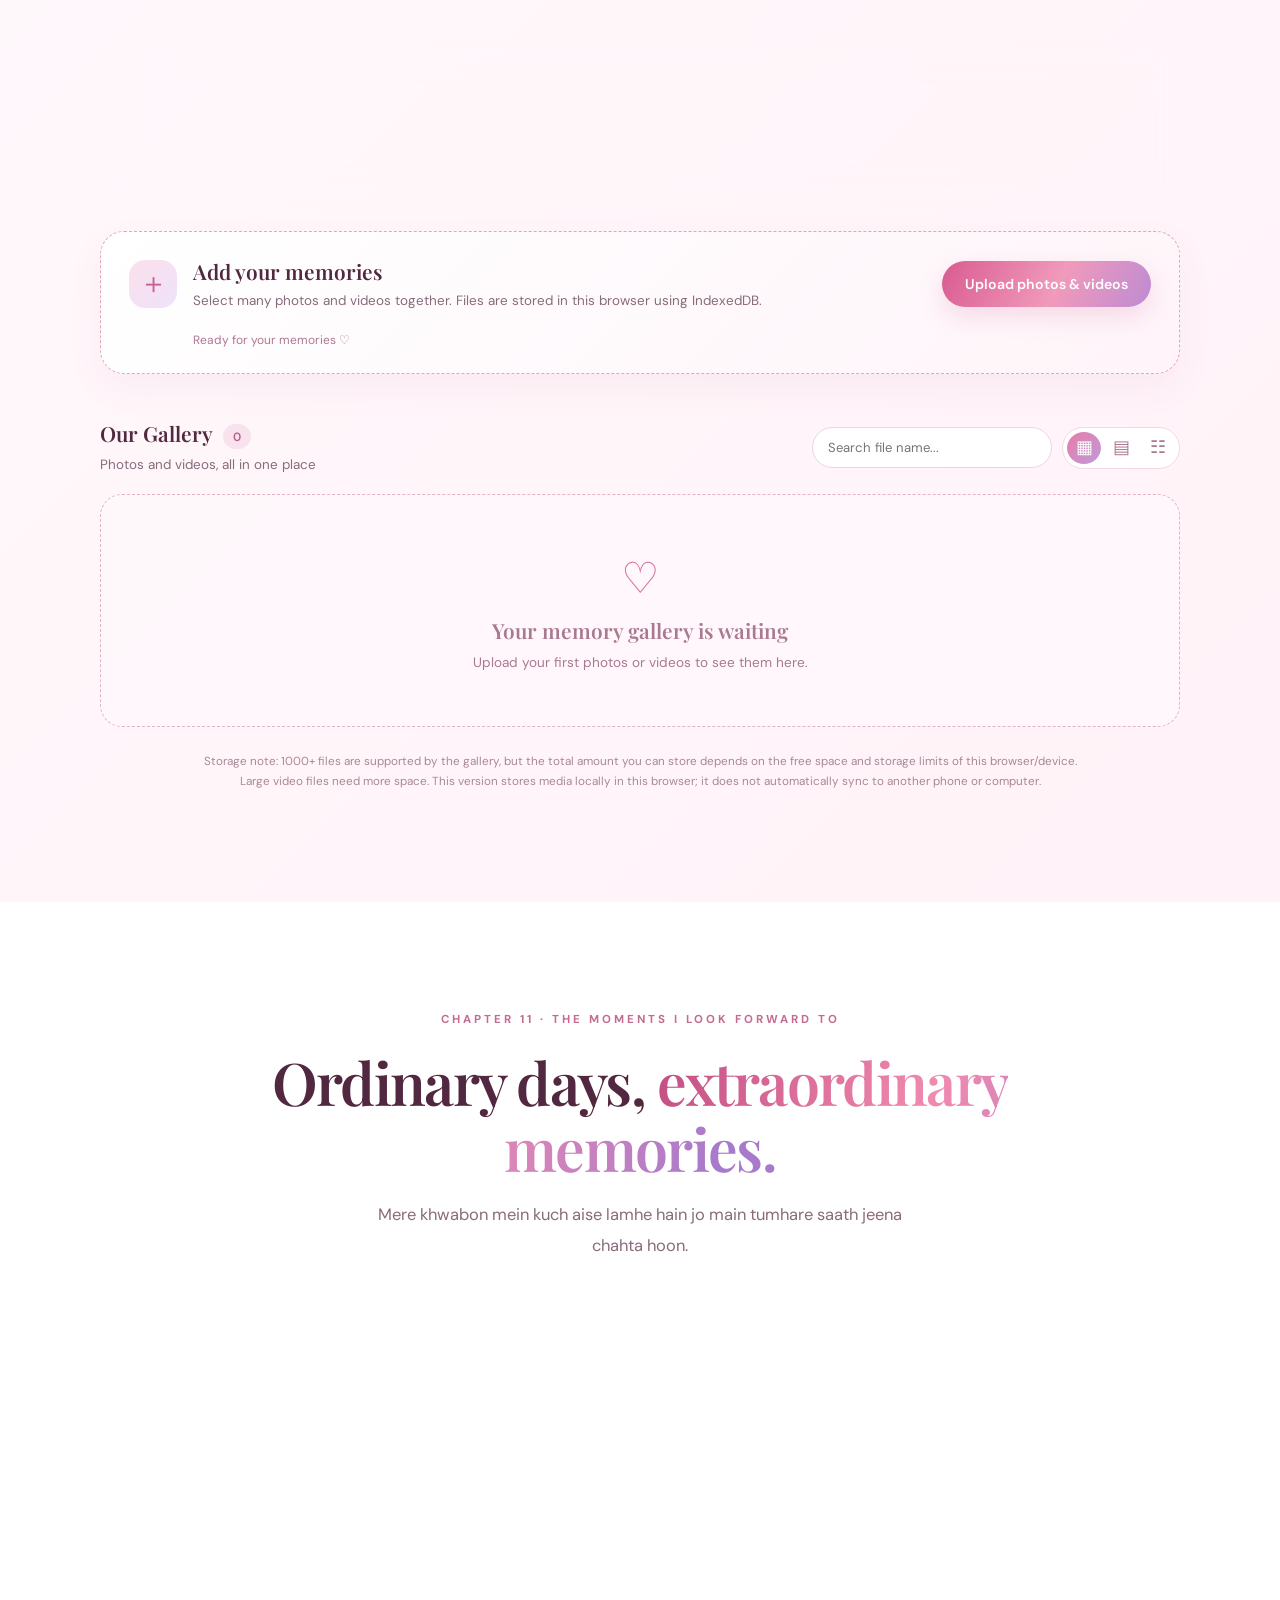
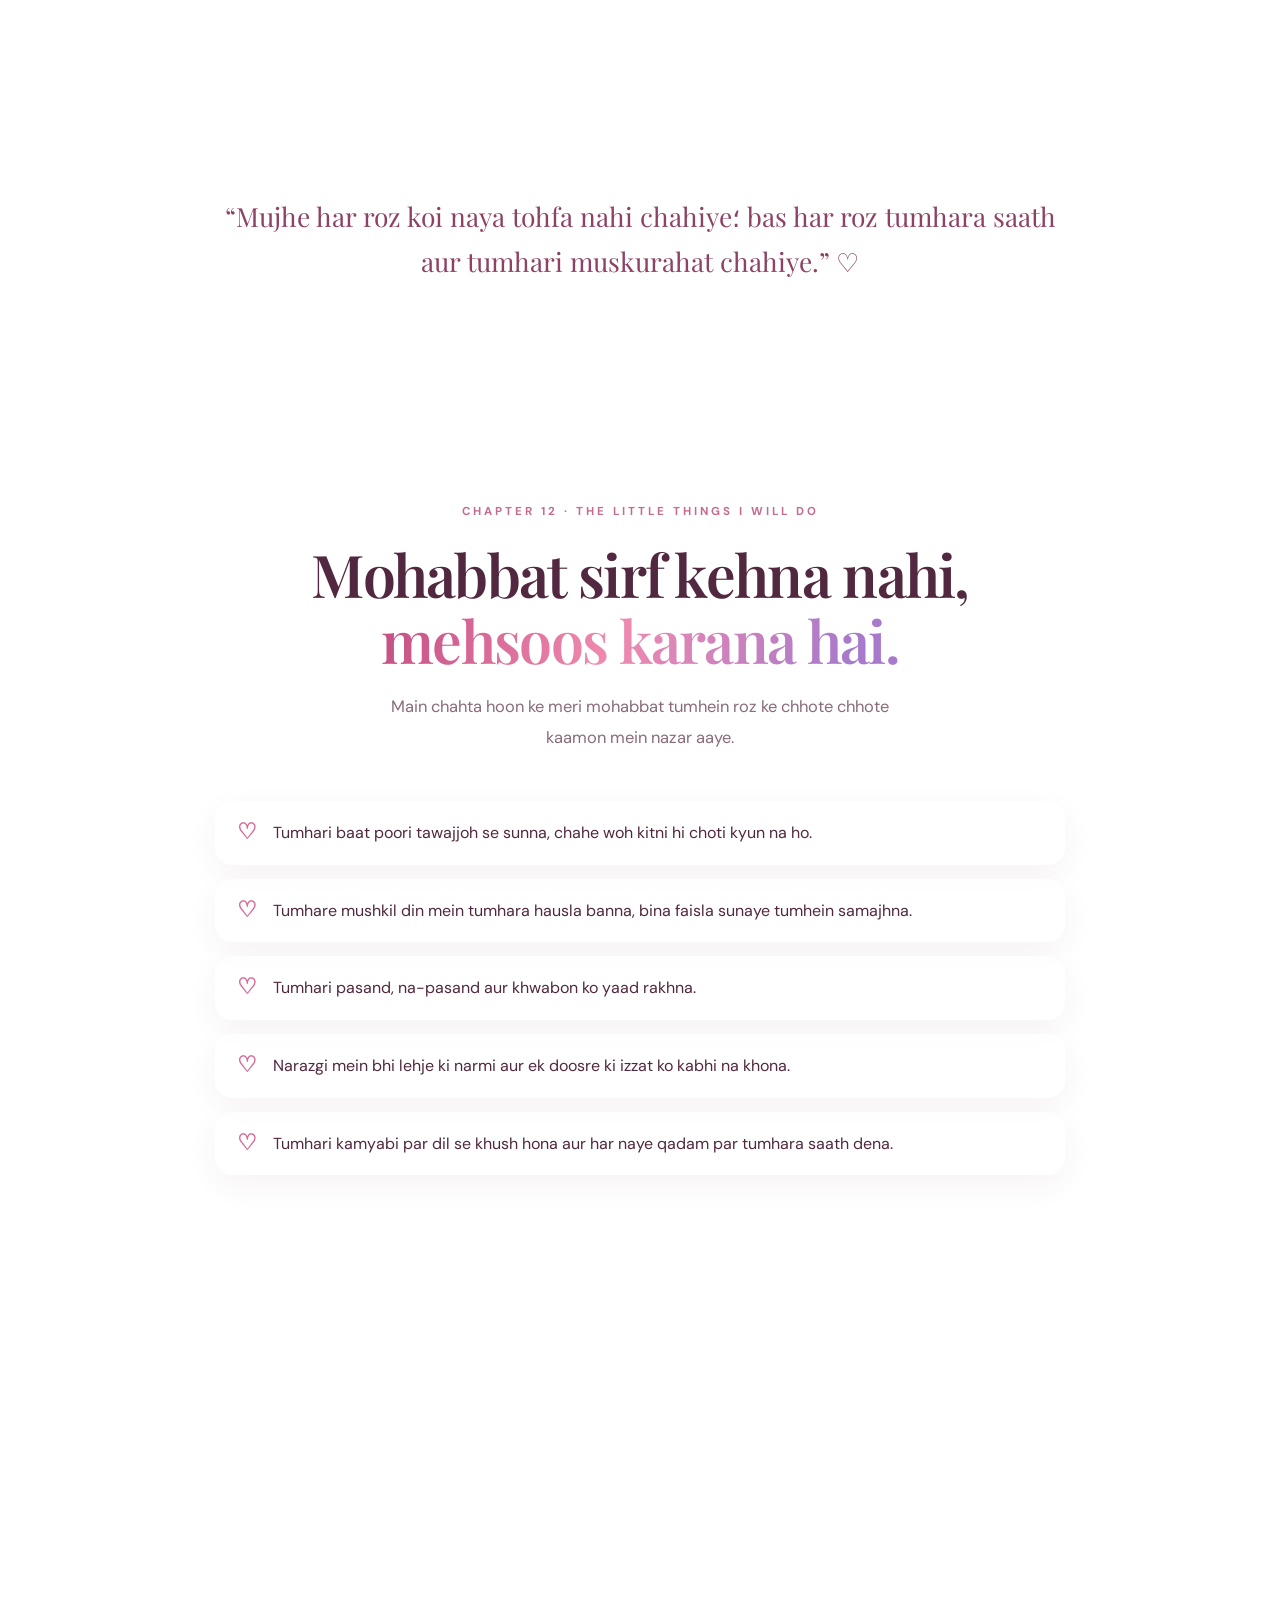
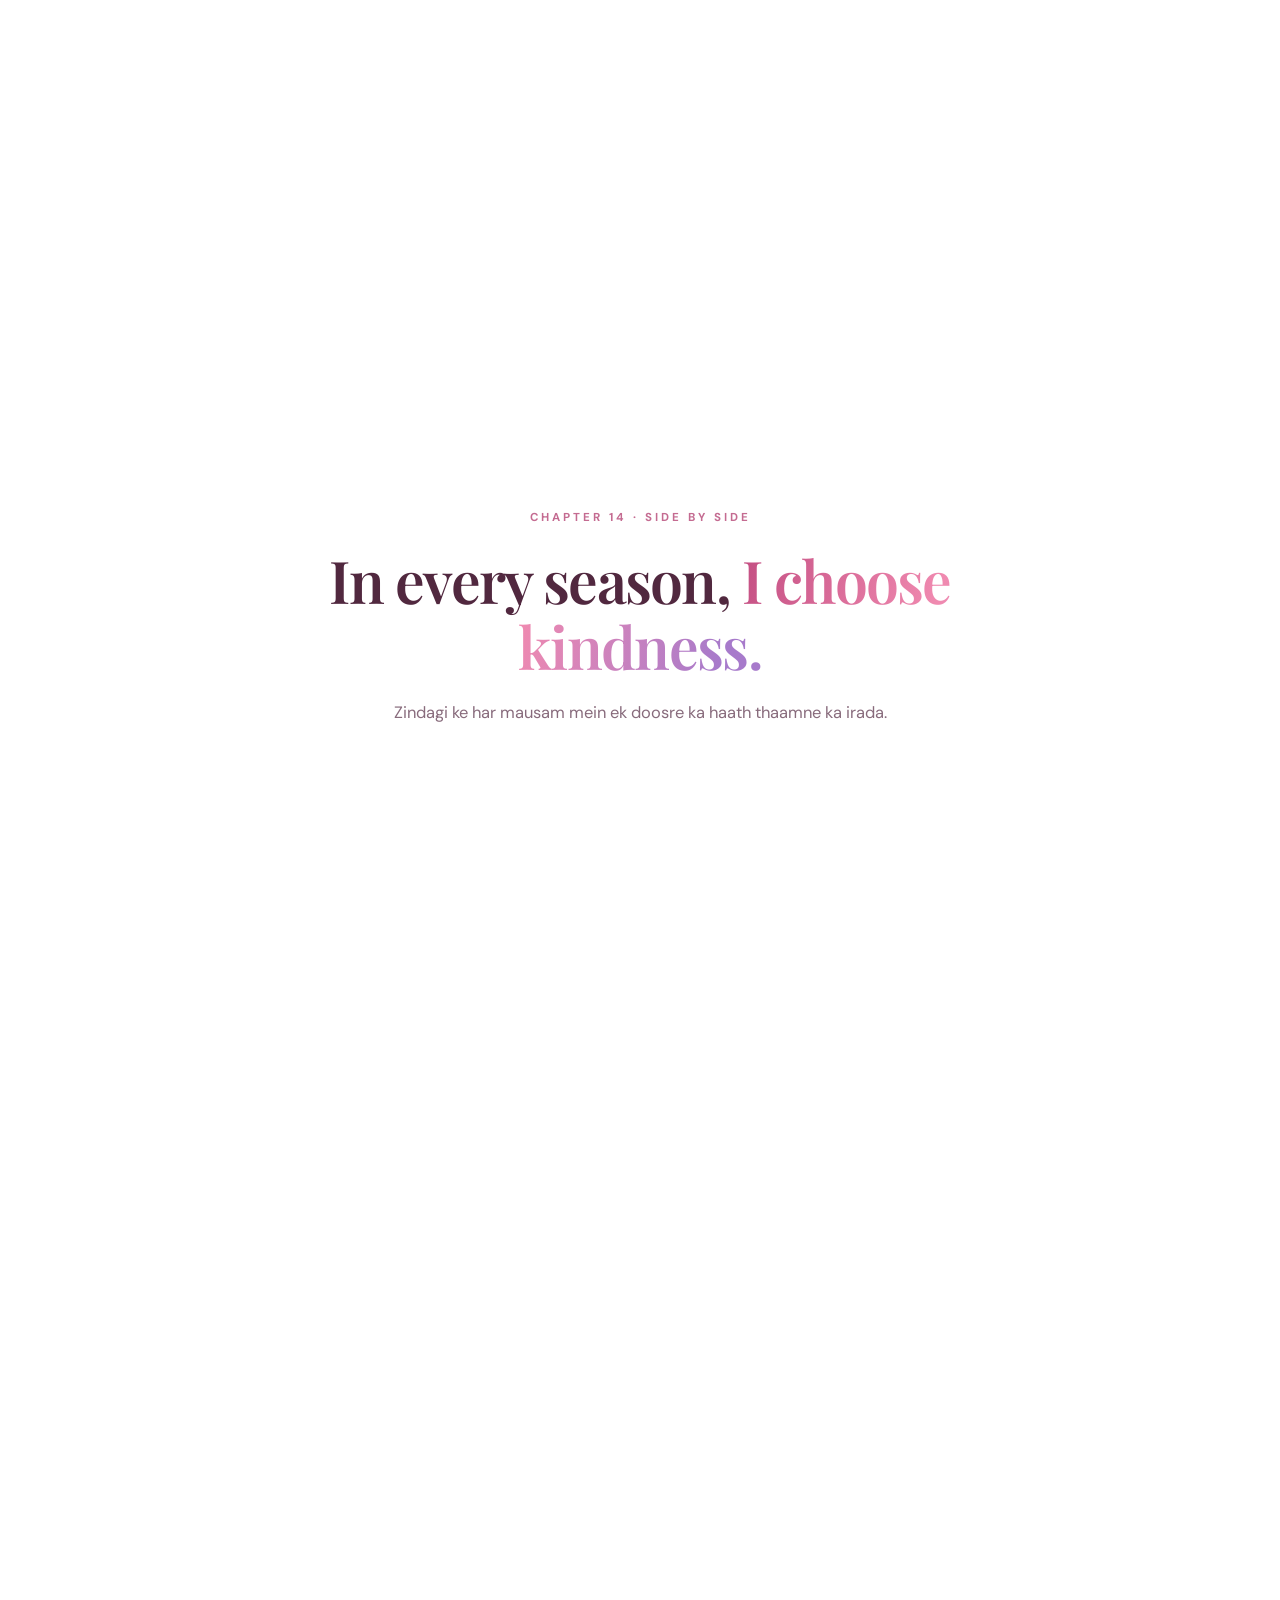
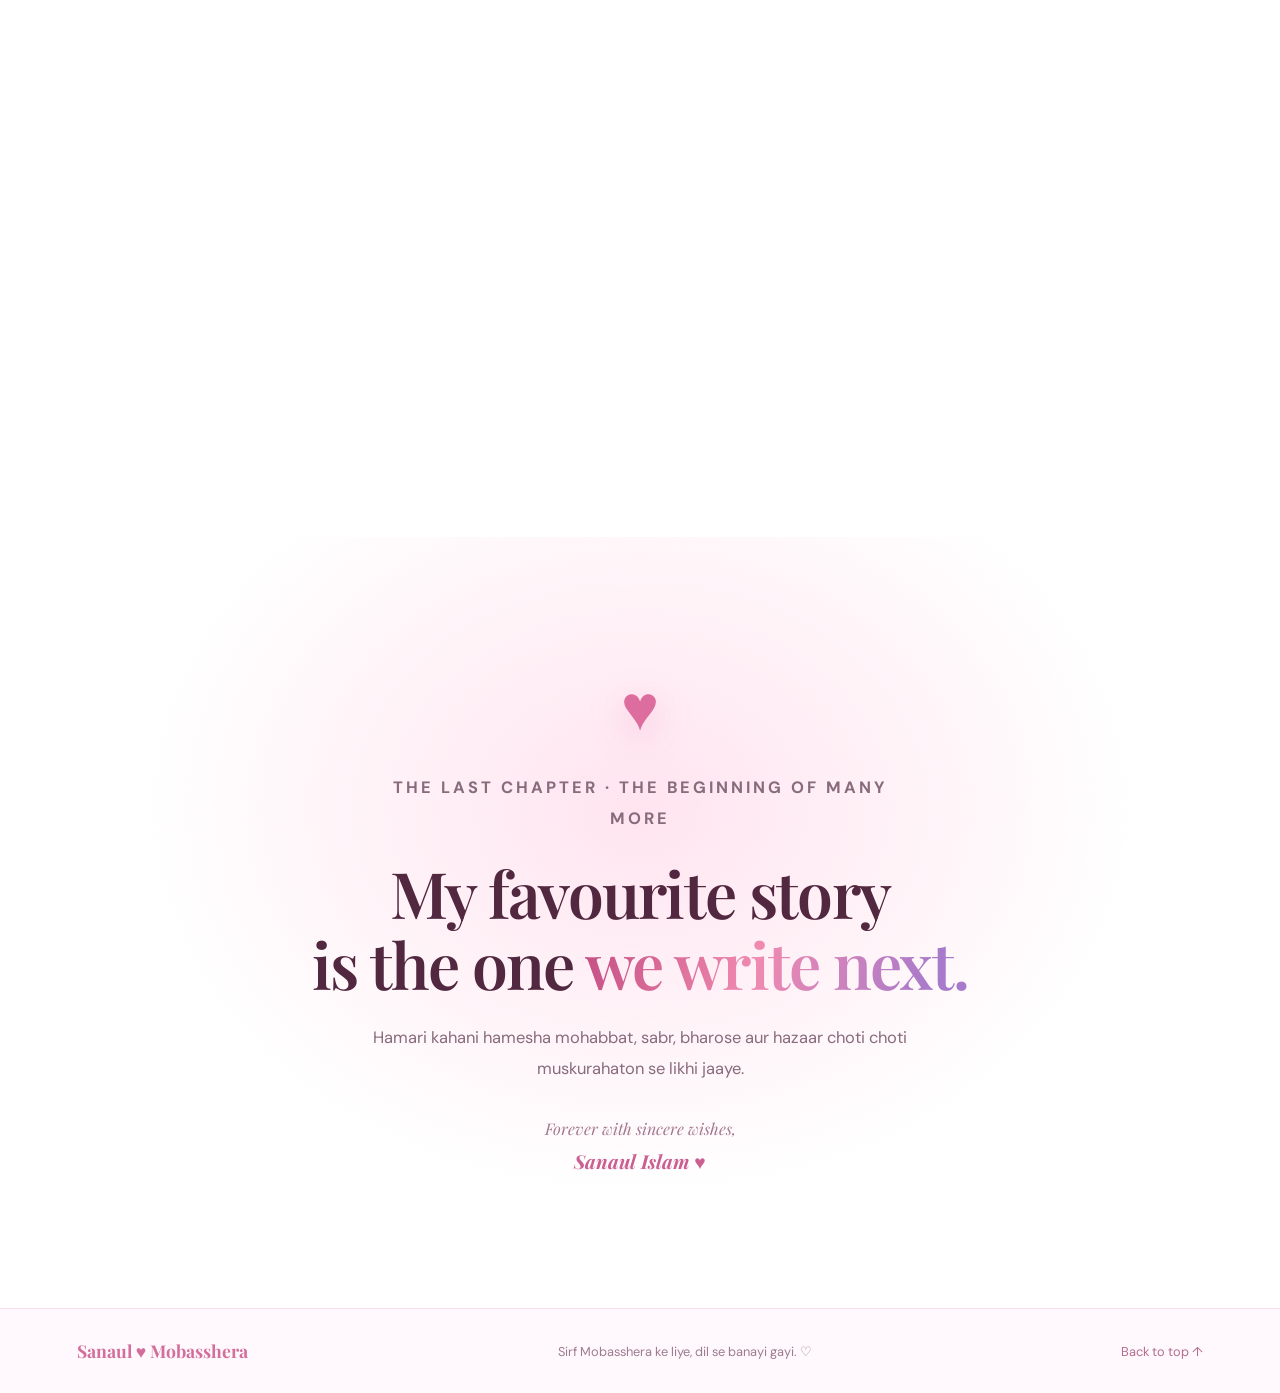
==== commit 7d806e74: "Update index.html" ====
--- a/index.html
+++ b/index.html
@@ -17,7 +17,7 @@
     <button class="menu-toggle" id="menuToggle" aria-label="Toggle navigation" aria-expanded="false">☰</button>
     <nav id="mainNav">
       <a href="#story">Our Story</a><a href="#special">You Are Special</a><a href="#her">About</a><a href="#letters">LoveLetters</a>
-      <a href="#promises">Promises</a><a href="#gallery">Gallery</a><a href="#bucket-list">Dreams</a><a href="#moments">Love Moments</a><a href="#care">Little Acts</a><a href="#forever">Forever</a><a href="Mobasshera_Love_Letters/index.html">Latter</a><a href="../index.html">Back to Home</a>
+      <a href="#promises">Promises</a><a href="#gallery">Gallery</a><a href="#bucket-list">Dreams</a><a href="#moments">Love Moments</a><a href="#care">Little Acts</a><a href="#forever">Forever</a><a href="Mobasshera_Love_Letters/index.html">Latter</a><a href="https://sanaul585.github.io/Mobash/">Back to Home</a>
     </nav>
   </header>
 
@@ -237,5 +237,36 @@
   <div class="media-modal" id="mediaModal" role="dialog" aria-modal="true" aria-label="Media preview" hidden><button class="media-modal-close" id="closeMediaModal" aria-label="Close preview">×</button><button class="media-nav media-prev" id="mediaPrev" aria-label="Previous media">‹</button><div class="media-modal-content" id="mediaModalContent"></div><button class="media-nav media-next" id="mediaNext" aria-label="Next media">›</button><div class="media-modal-caption" id="mediaModalCaption"></div></div>
   <div class="letter-modal" id="letterModal" role="dialog" aria-modal="true" aria-labelledby="modalTitle" hidden><div class="modal-card"><button class="modal-close" id="closeModal" aria-label="Close">×</button><span>💌</span><h3 id="modalTitle">A little note for you</h3><p id="modalText"></p><small>— Sanaul ♥</small></div></div>
   <script src="script.js"></script>
+
+  <script type="module">
+  // Firebase CDN Imports (Simple HTML/JS ke liye)
+  import { initializeApp } from "https://gstatic.com";
+  import { getFirestore, collection, addDoc, onSnapshot, query, orderBy } from "https://gstatic.com";
+  import { getStorage, ref, uploadBytes, getDownloadURL } from "https://gstatic.com";
+
+  const firebaseConfig = {
+    apiKey: "AIzaSyARQKTX65NCQ_y3Pu9TssaG8Eq_pPva8oI",
+    authDomain: "gallary-love.firebaseapp.com",
+    projectId: "gallary-love",
+    storageBucket: "gallary-love.firebasestorage.app",
+    messagingSenderId: "823108942310",
+    appId: "1:823108942310:web:30b02c51ff9eac0bb2fe27",
+    measurementId: "G-6D5MB1YL9L"
+  };
+
+  // Initialize Firebase
+  const app = initializeApp(firebaseConfig);
+  const db = getFirestore(app);
+  const storage = getStorage(app);
+
+  // Global variables taaki script.js inhe use kar sake
+  window.firebaseDB = db;
+  window.firebaseStorage = storage;
+  window.firestoreTools = { collection, addDoc, onSnapshot, query, orderBy };
+  window.storageTools = { ref, uploadBytes, getDownloadURL };
+</script>
+
+<script src="script.js"></script>
+
 </body>
 </html>
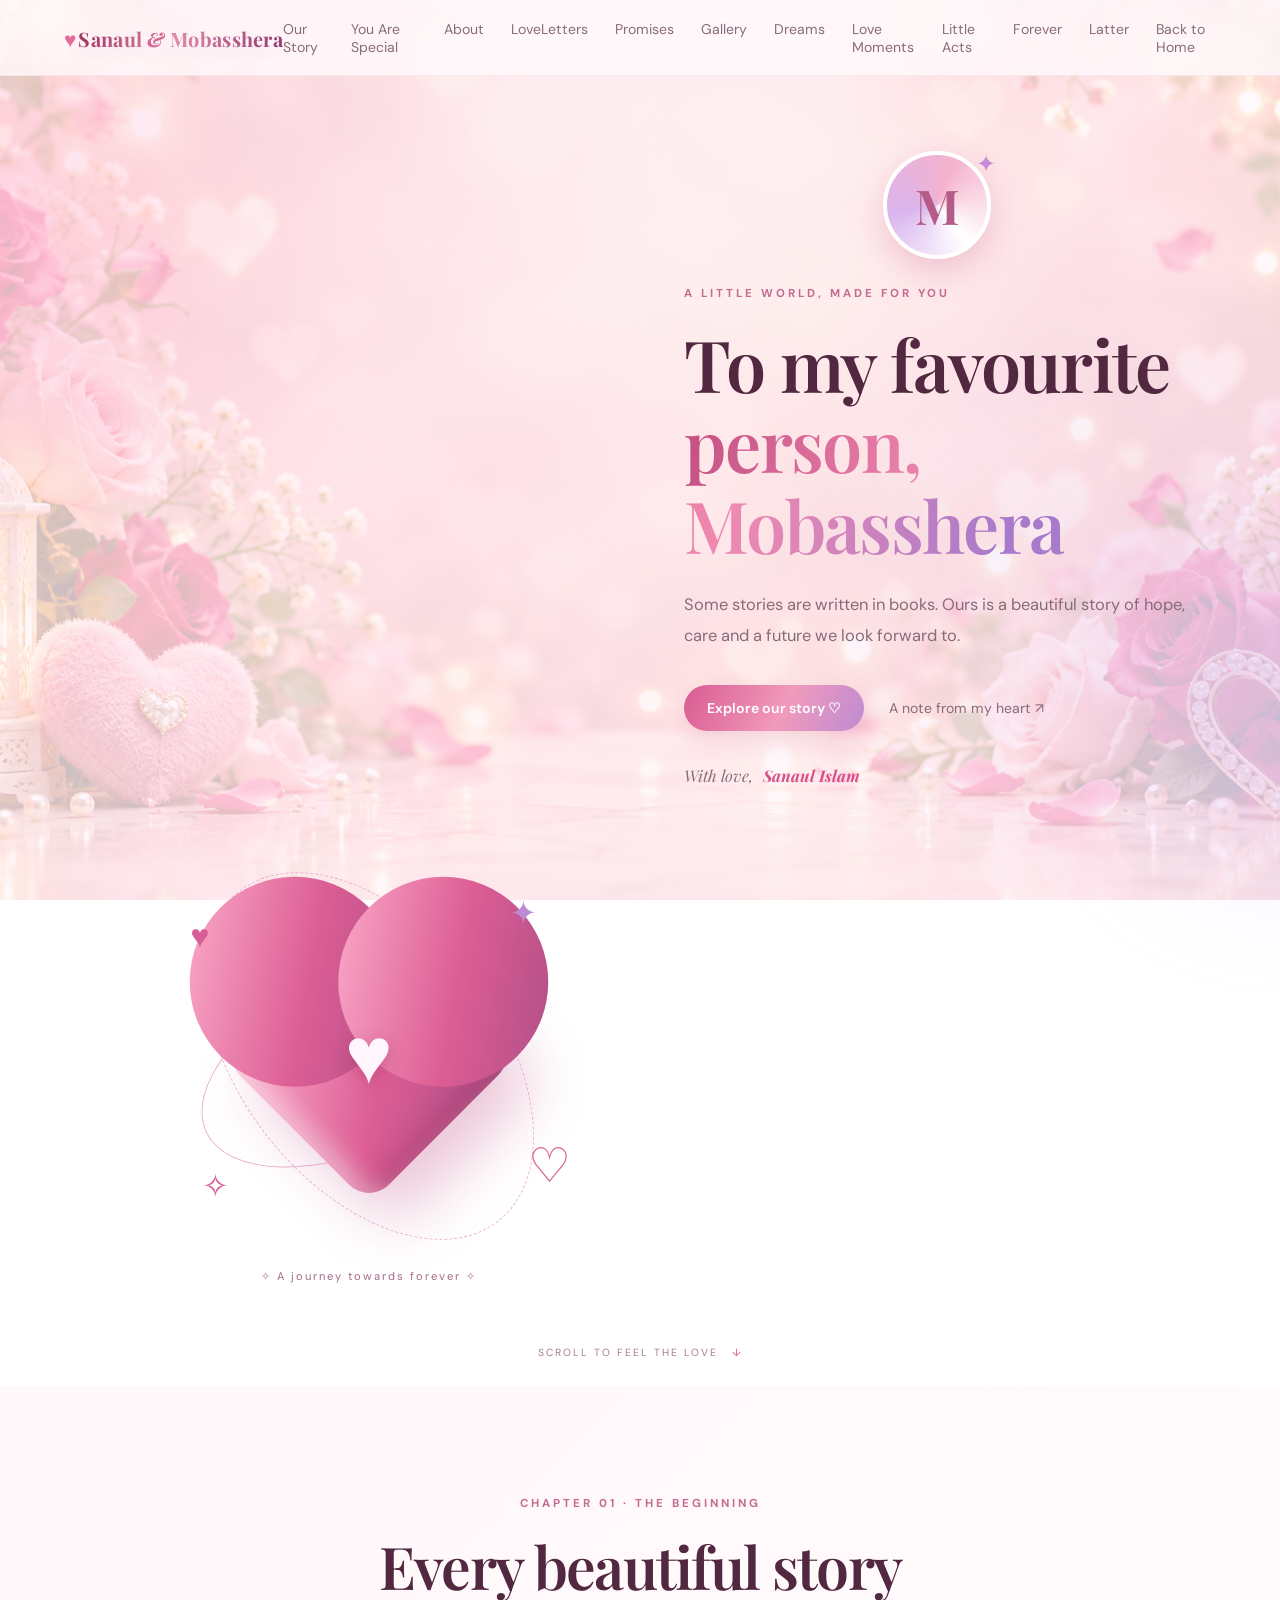
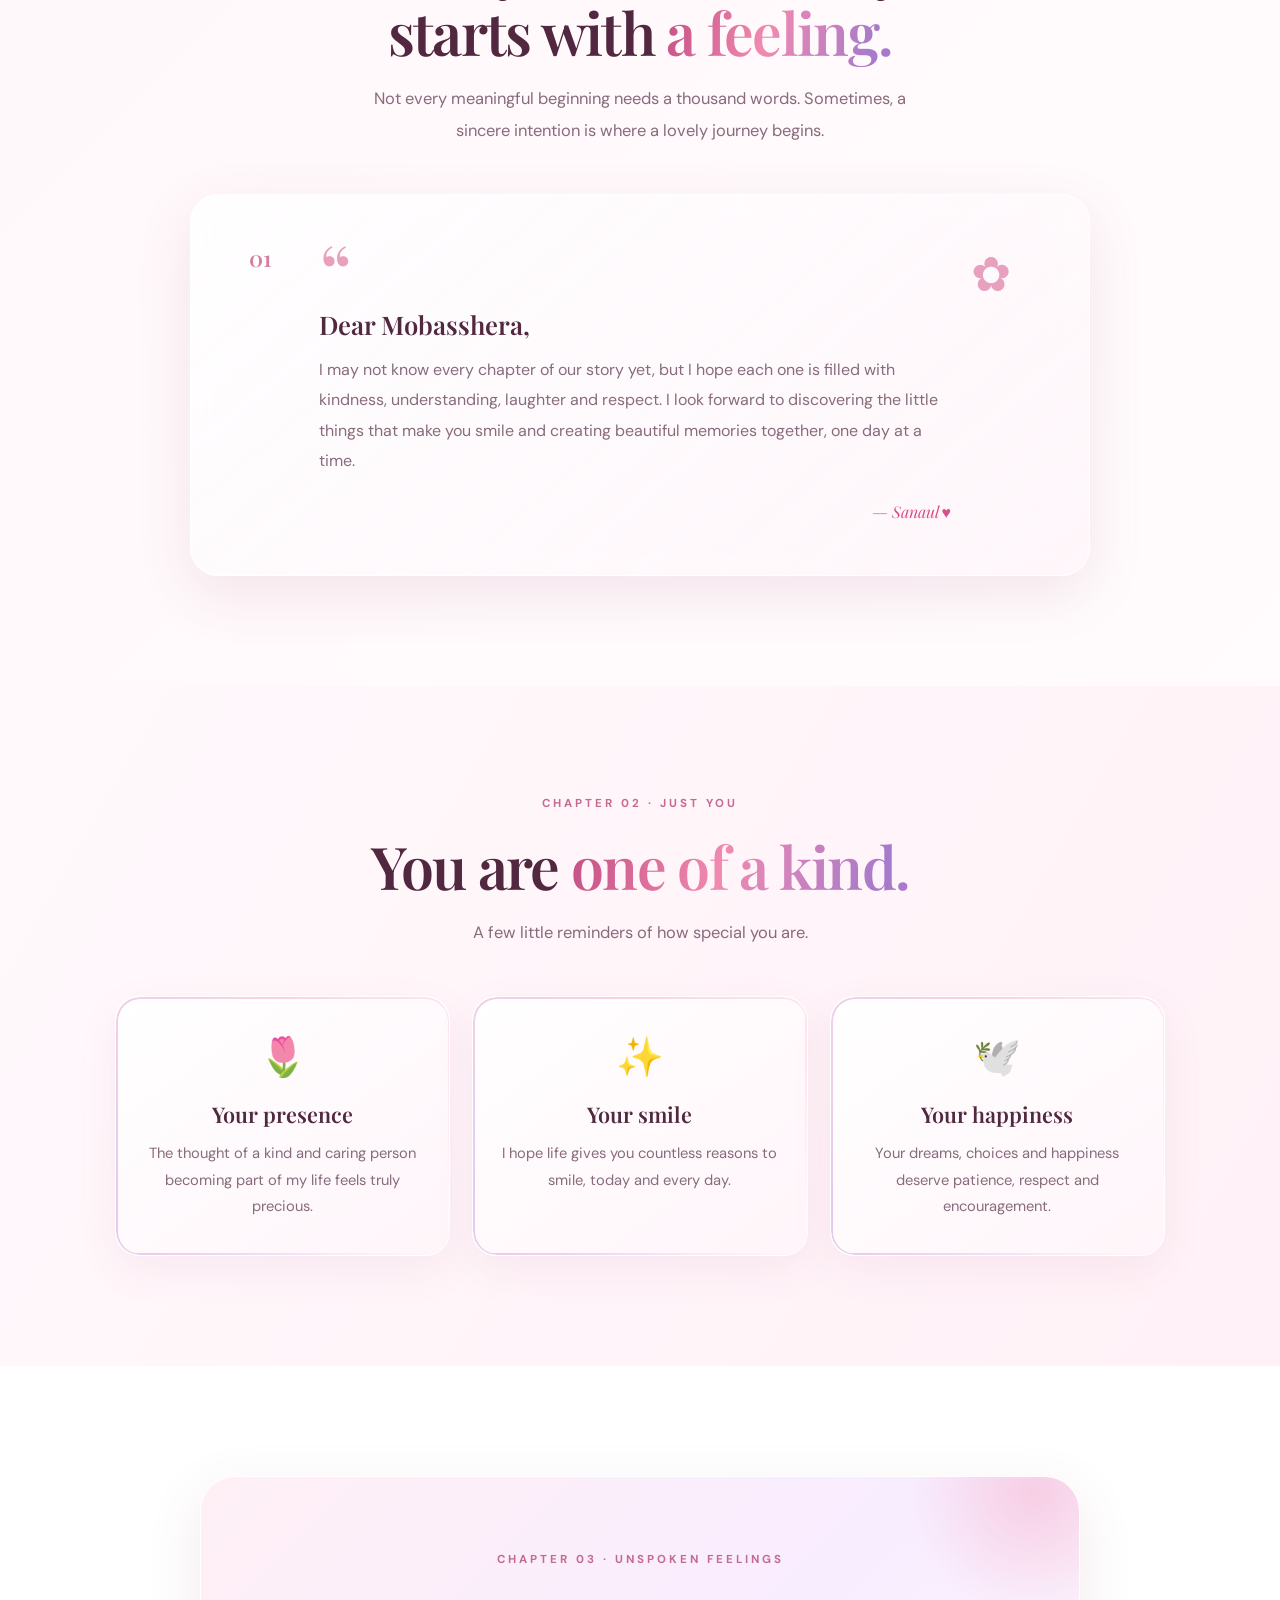
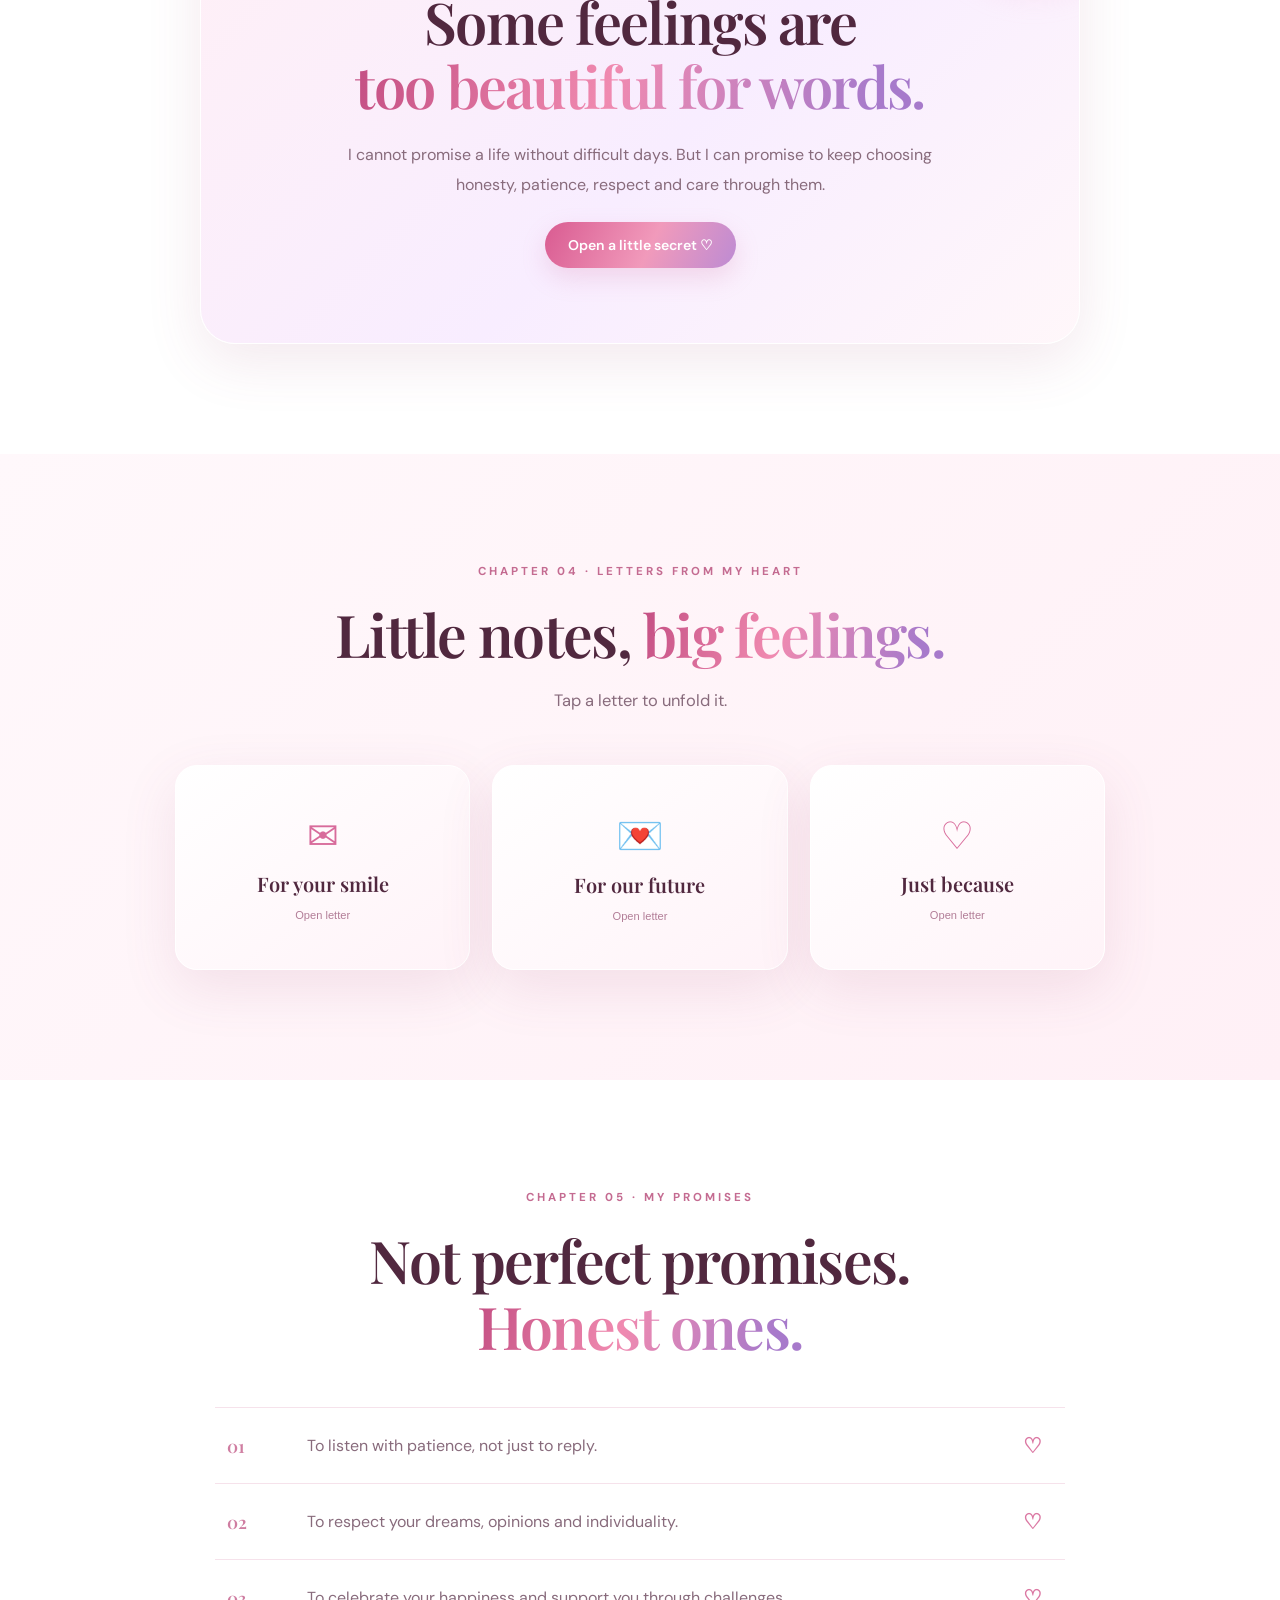
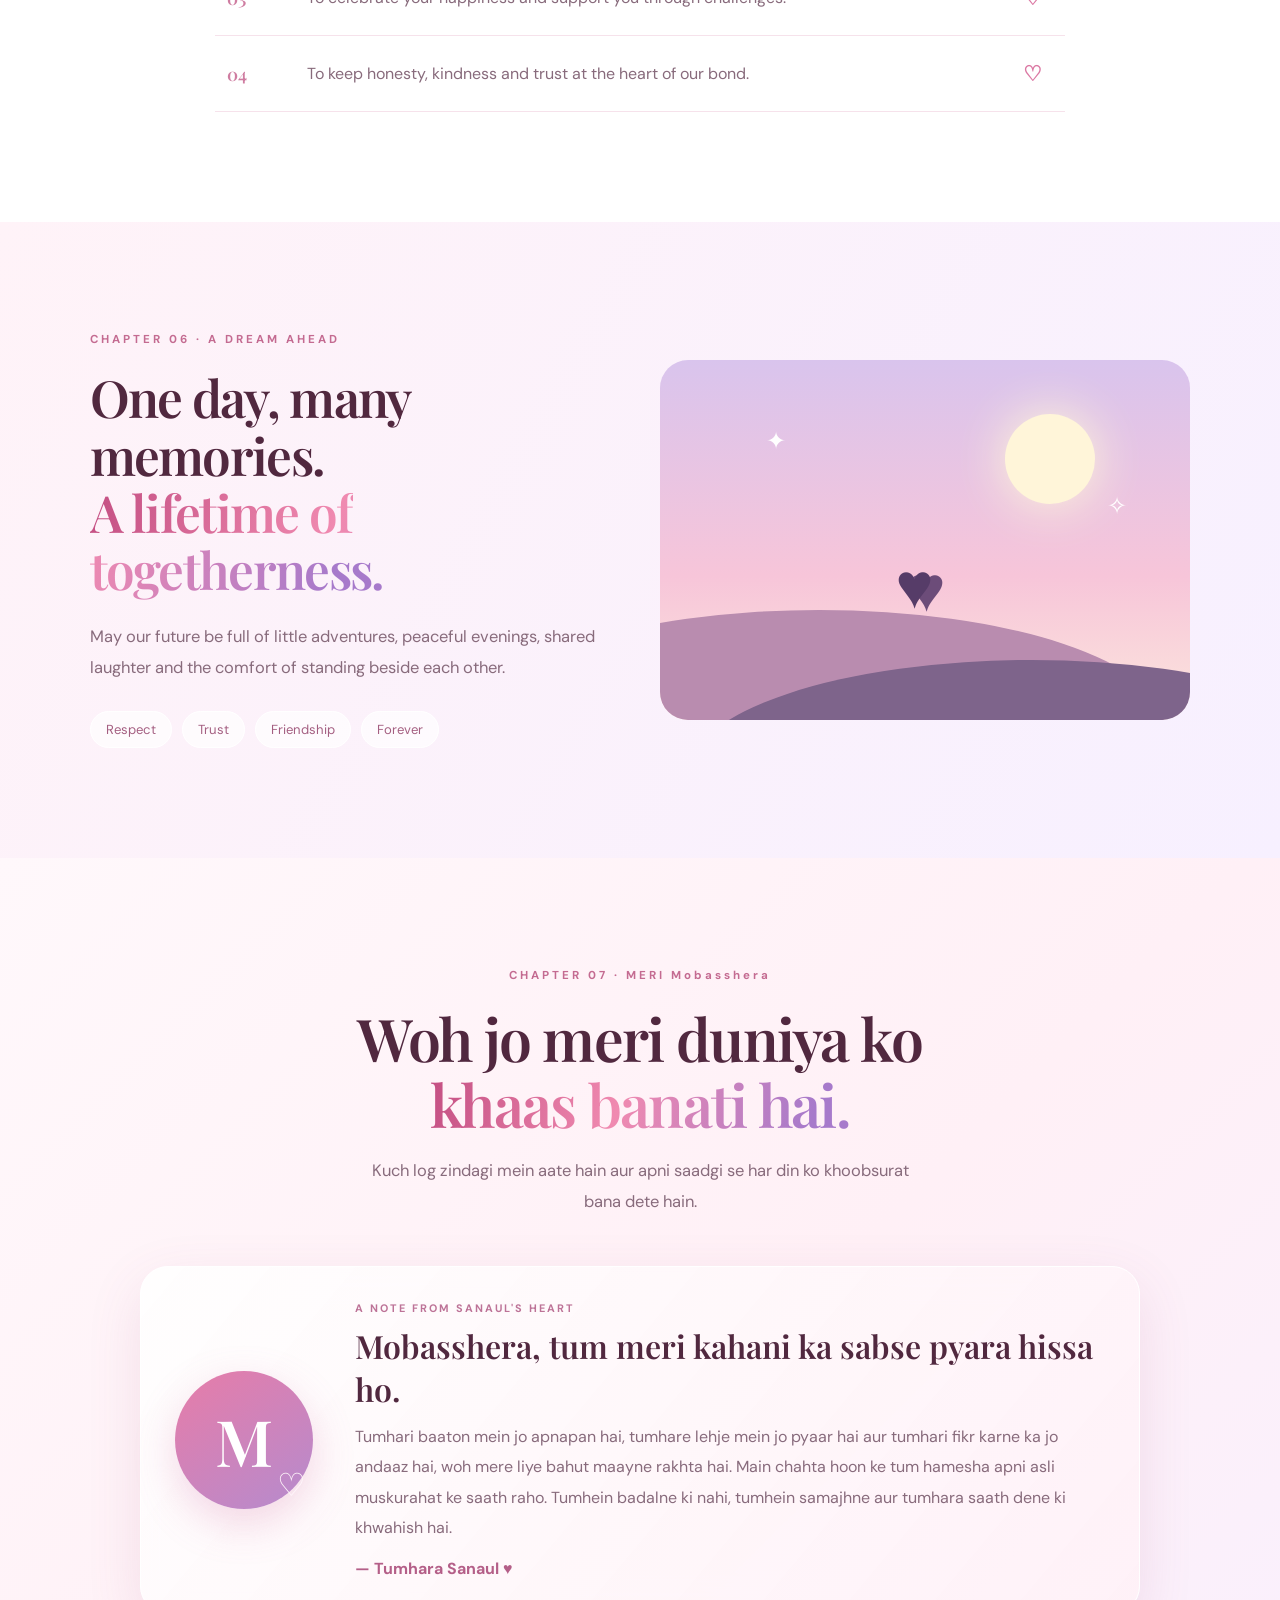
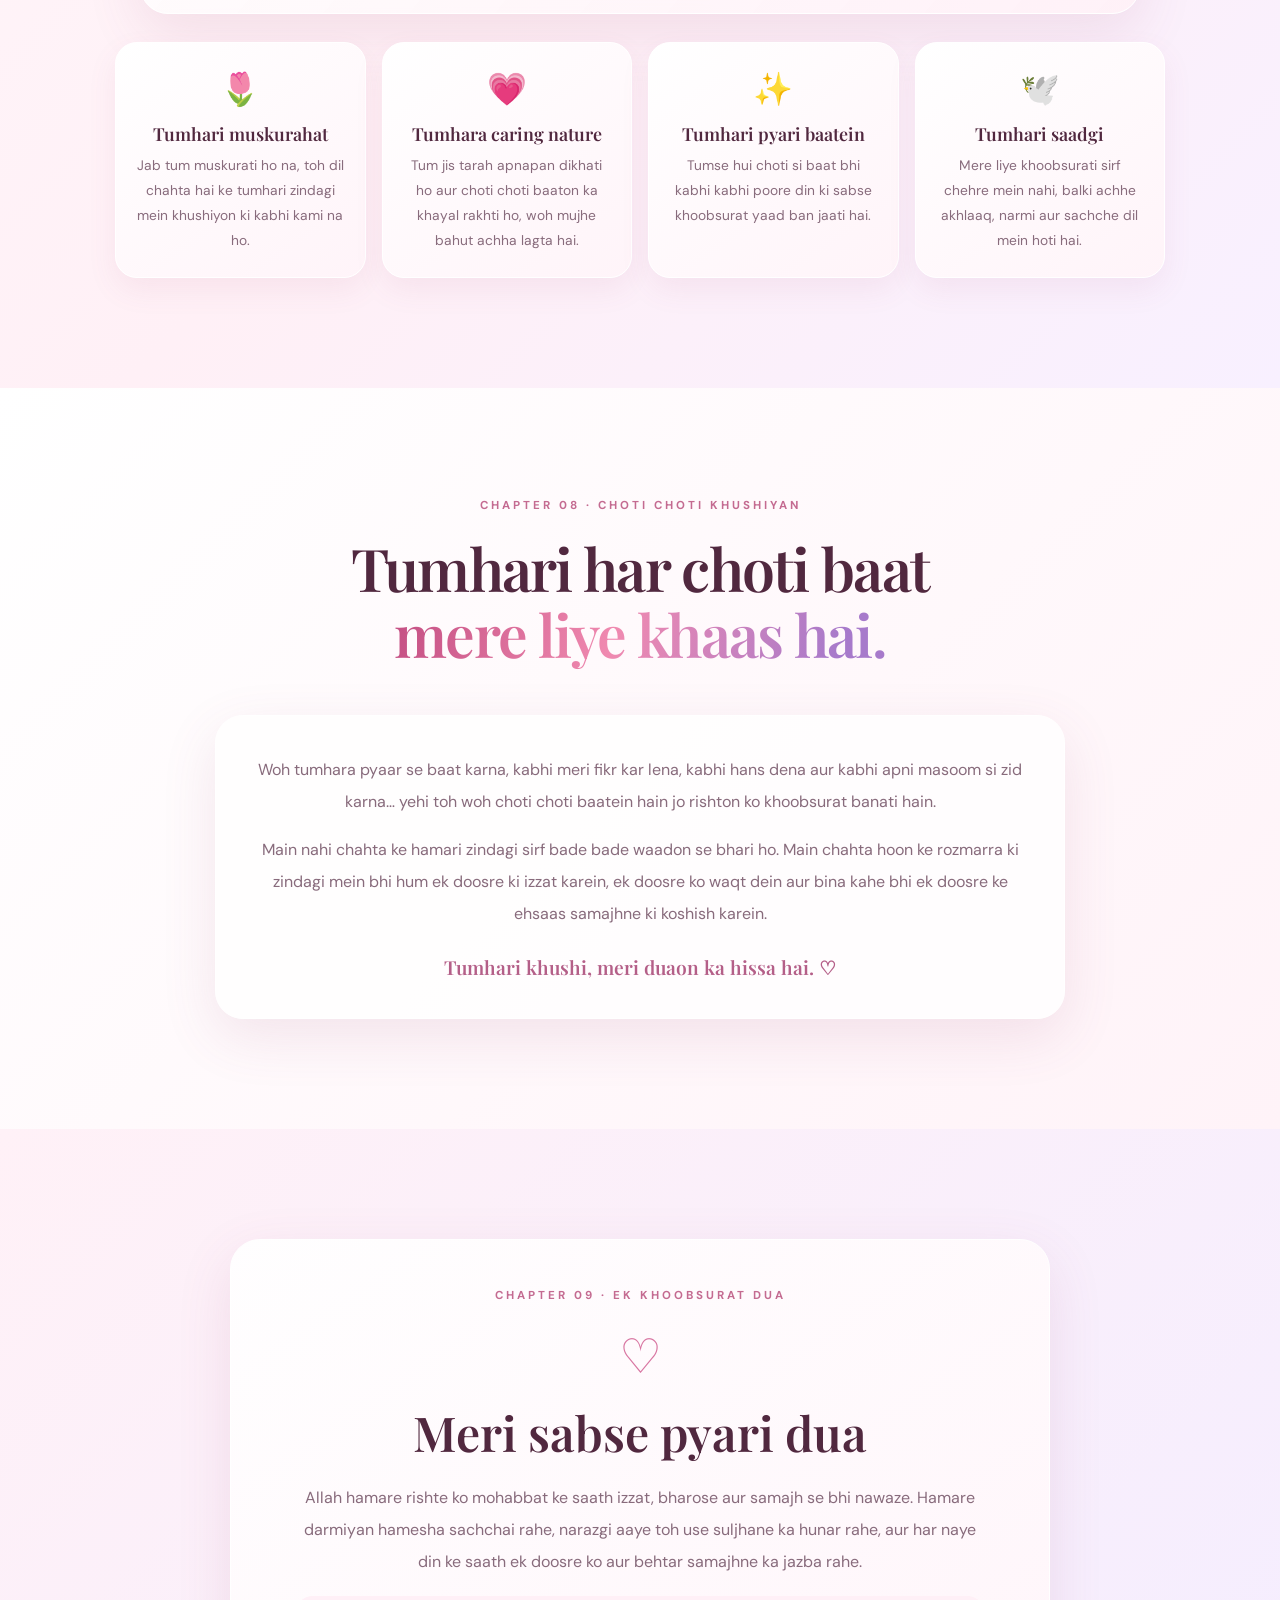
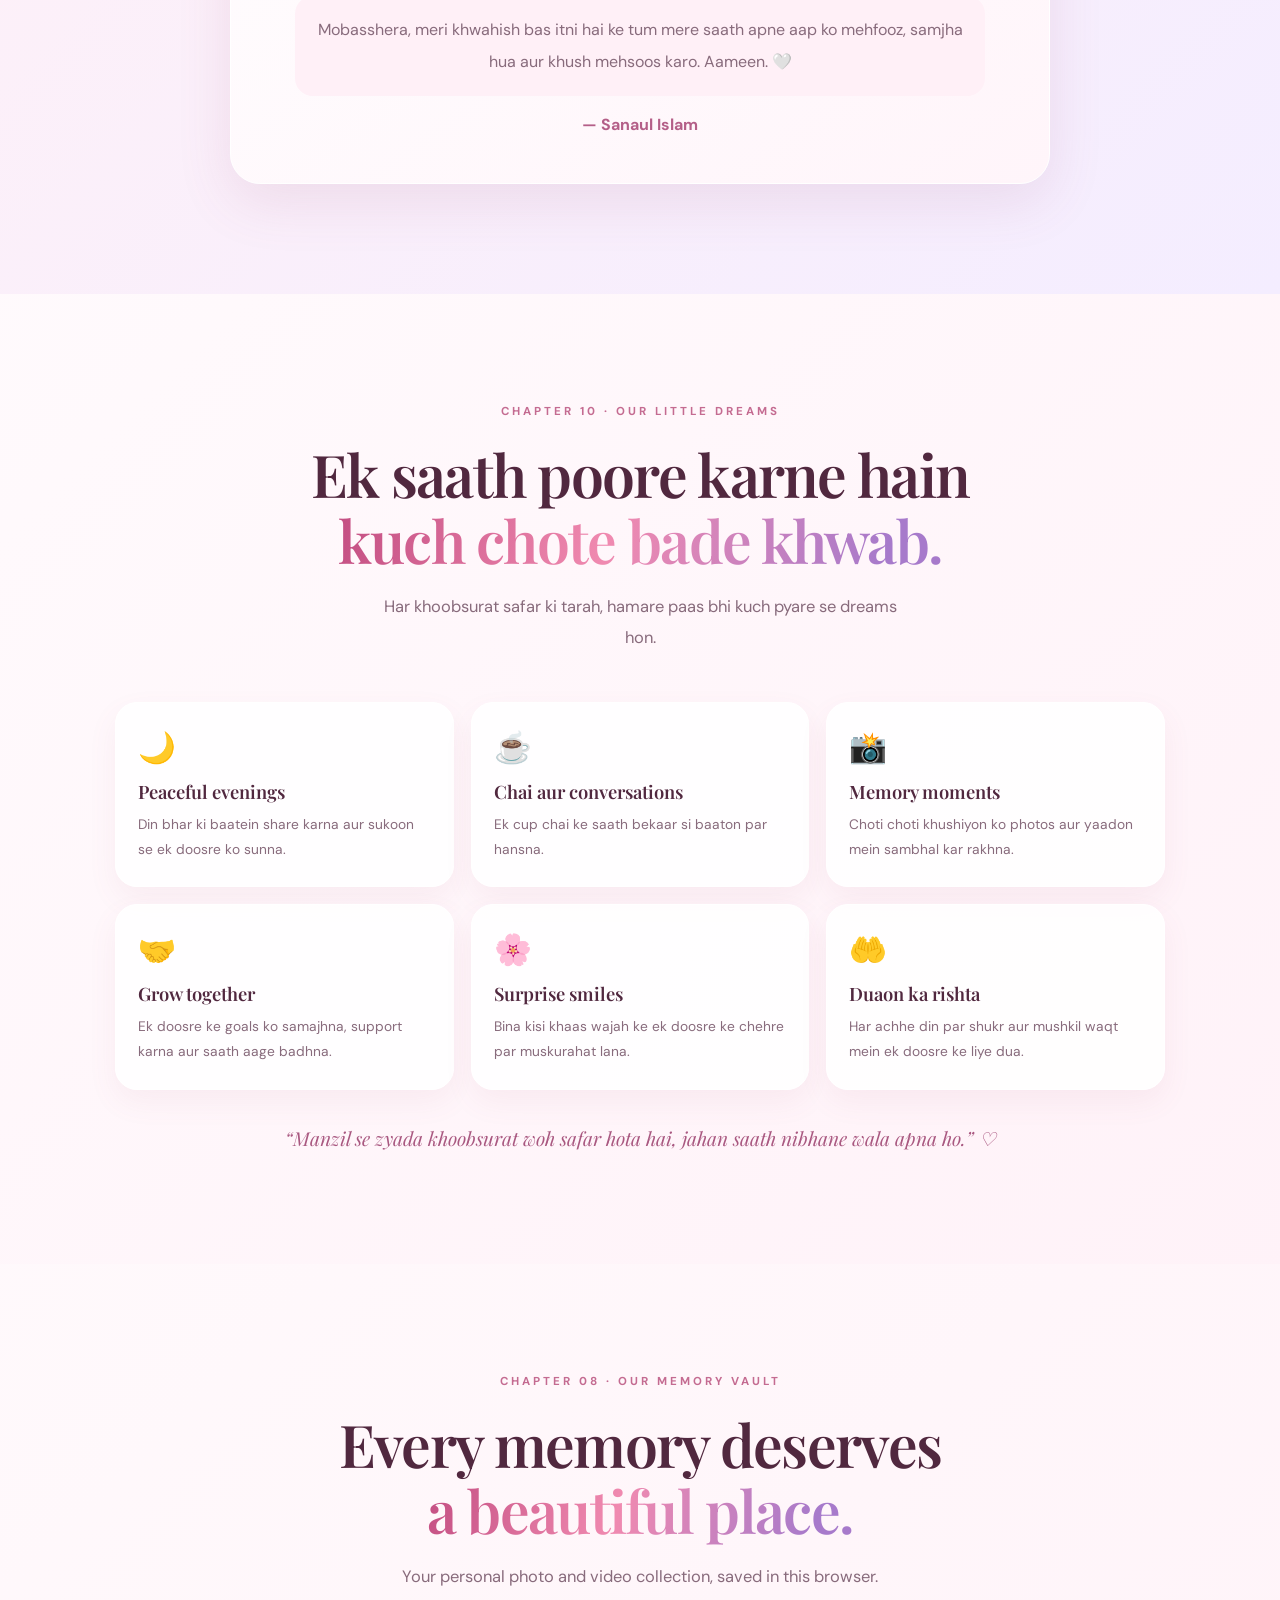
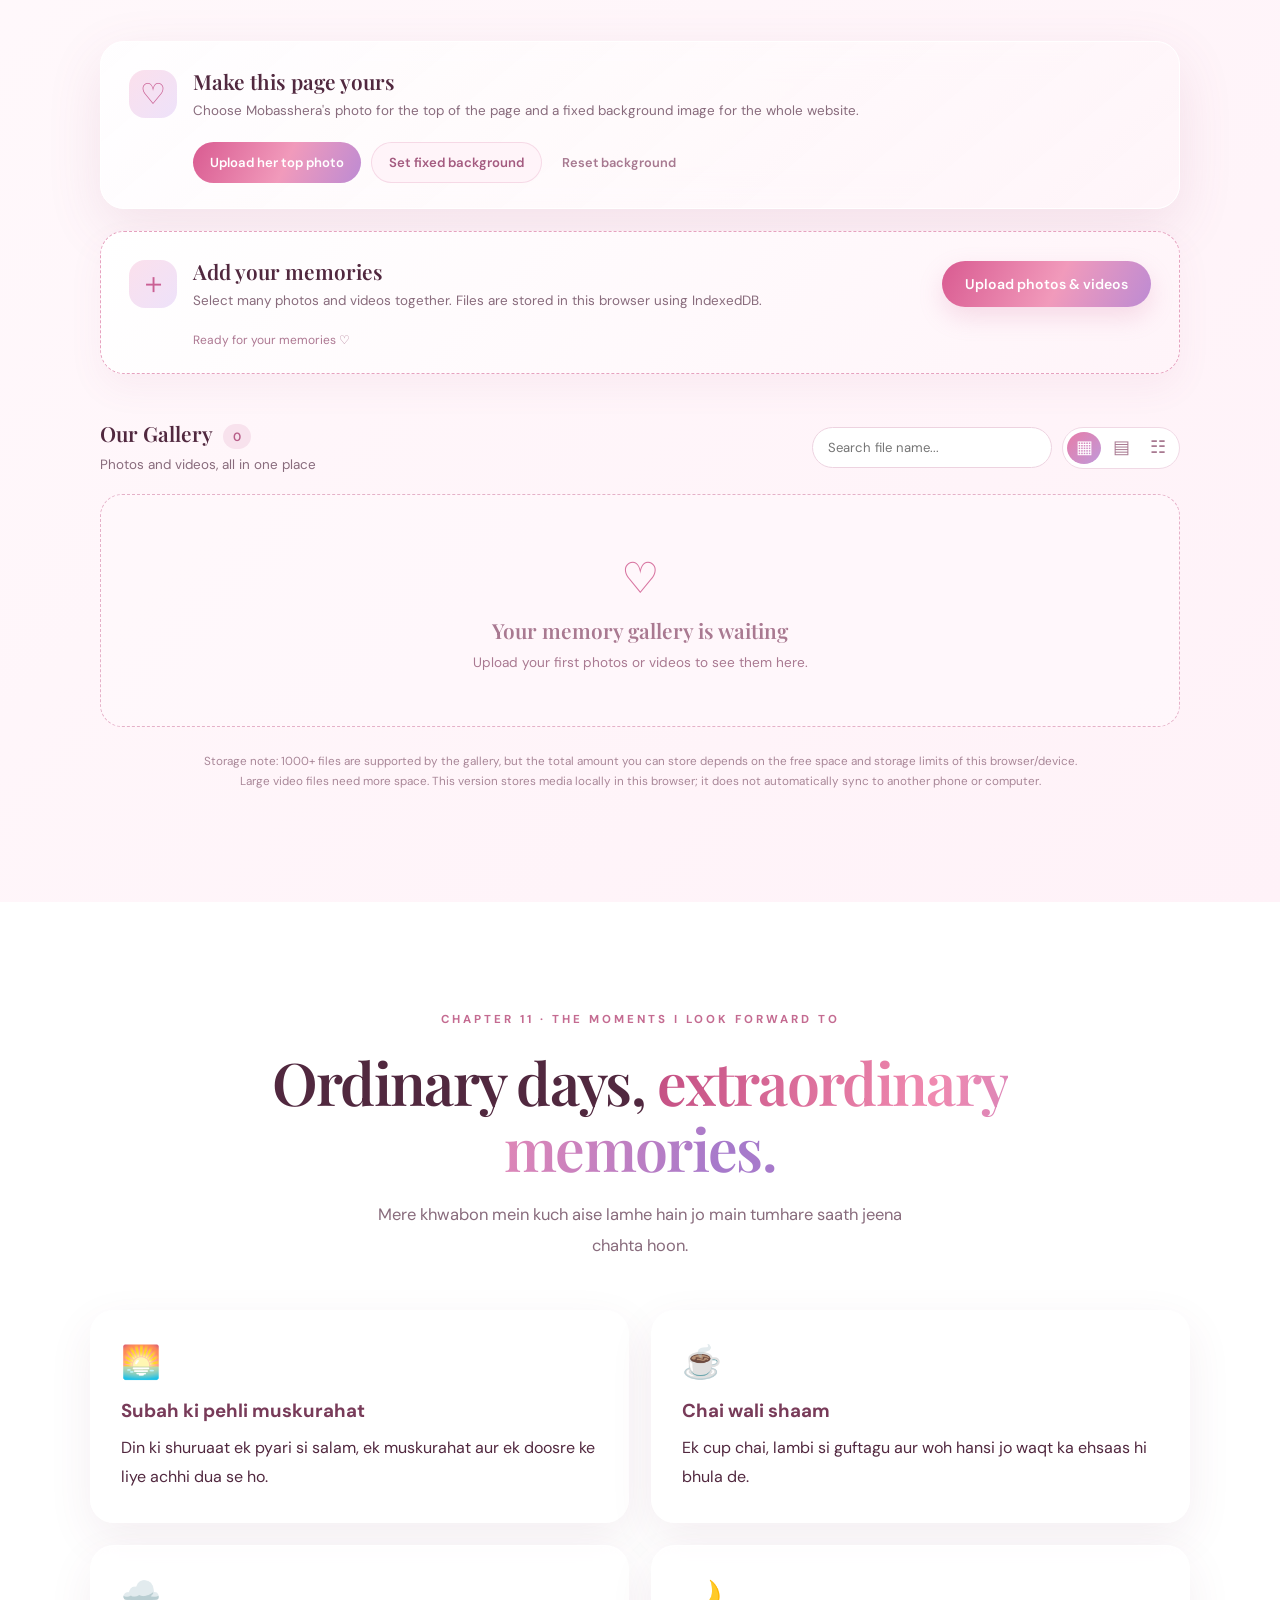
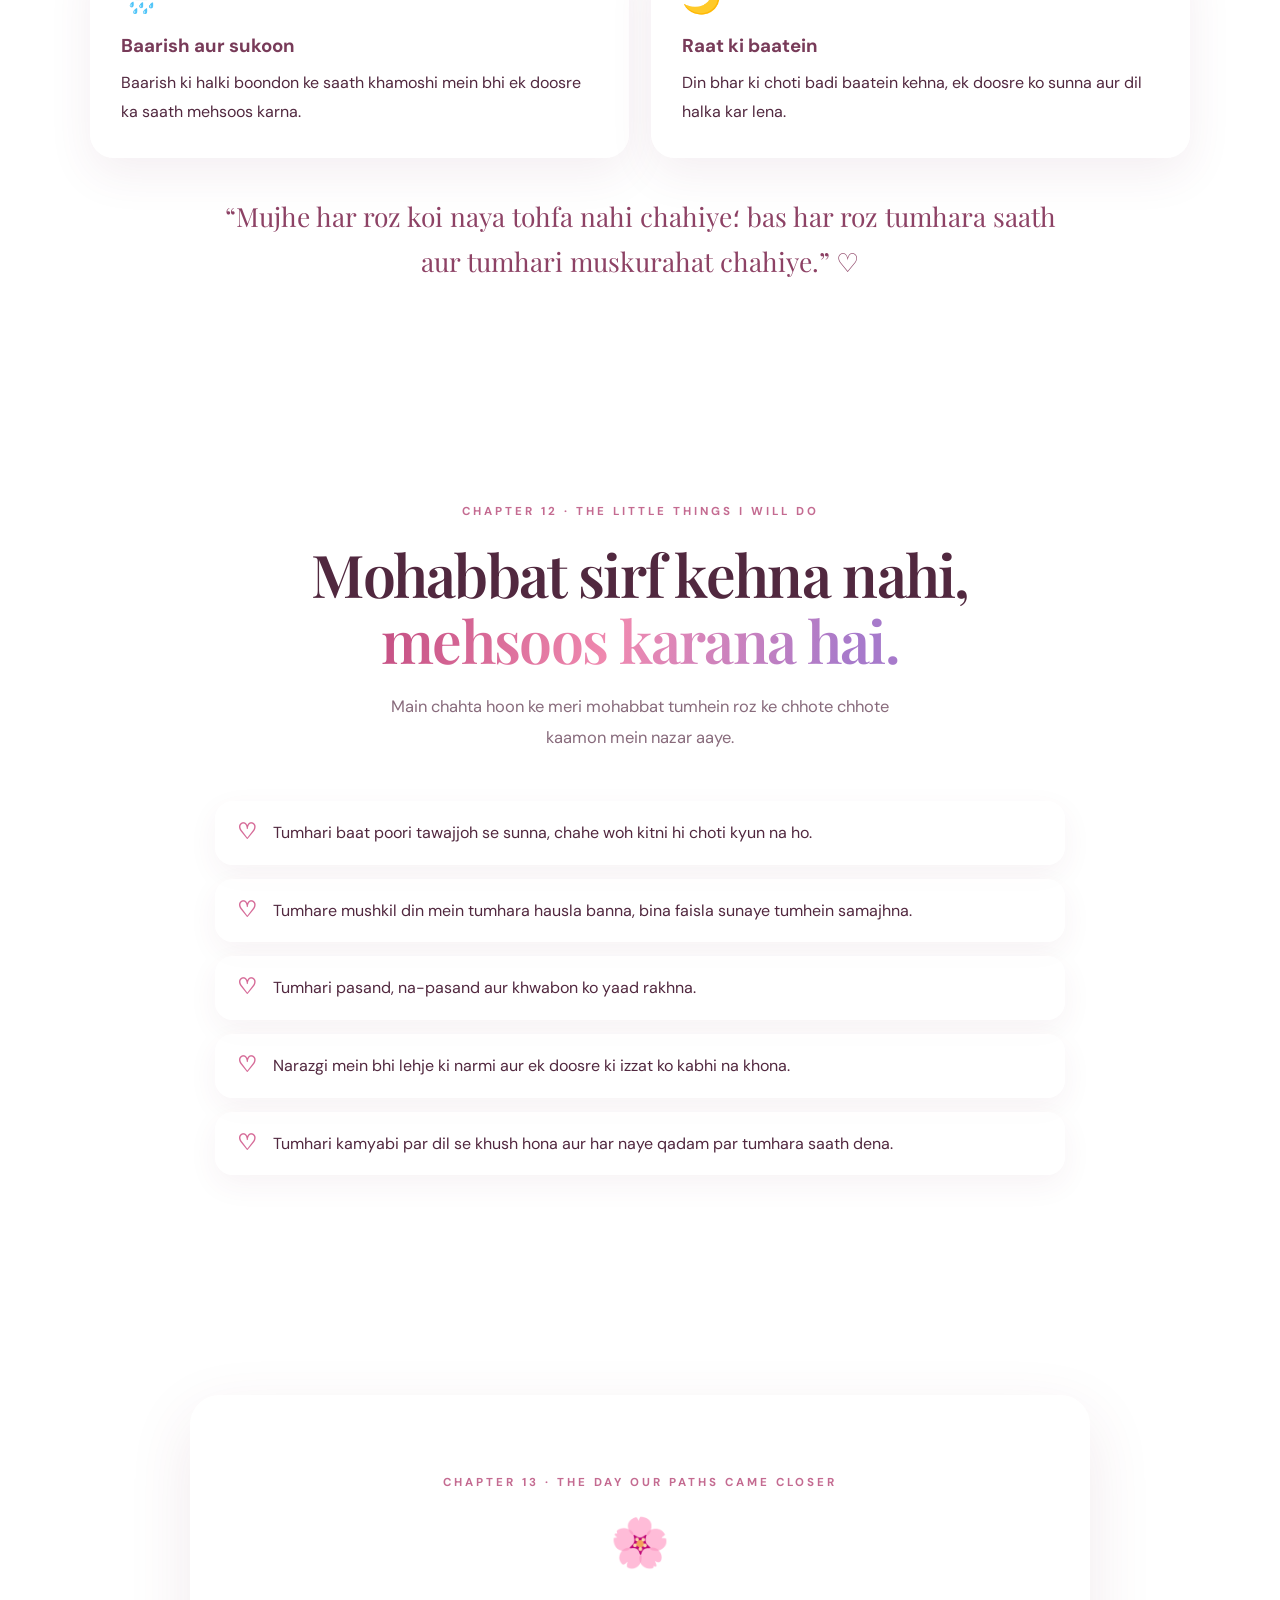
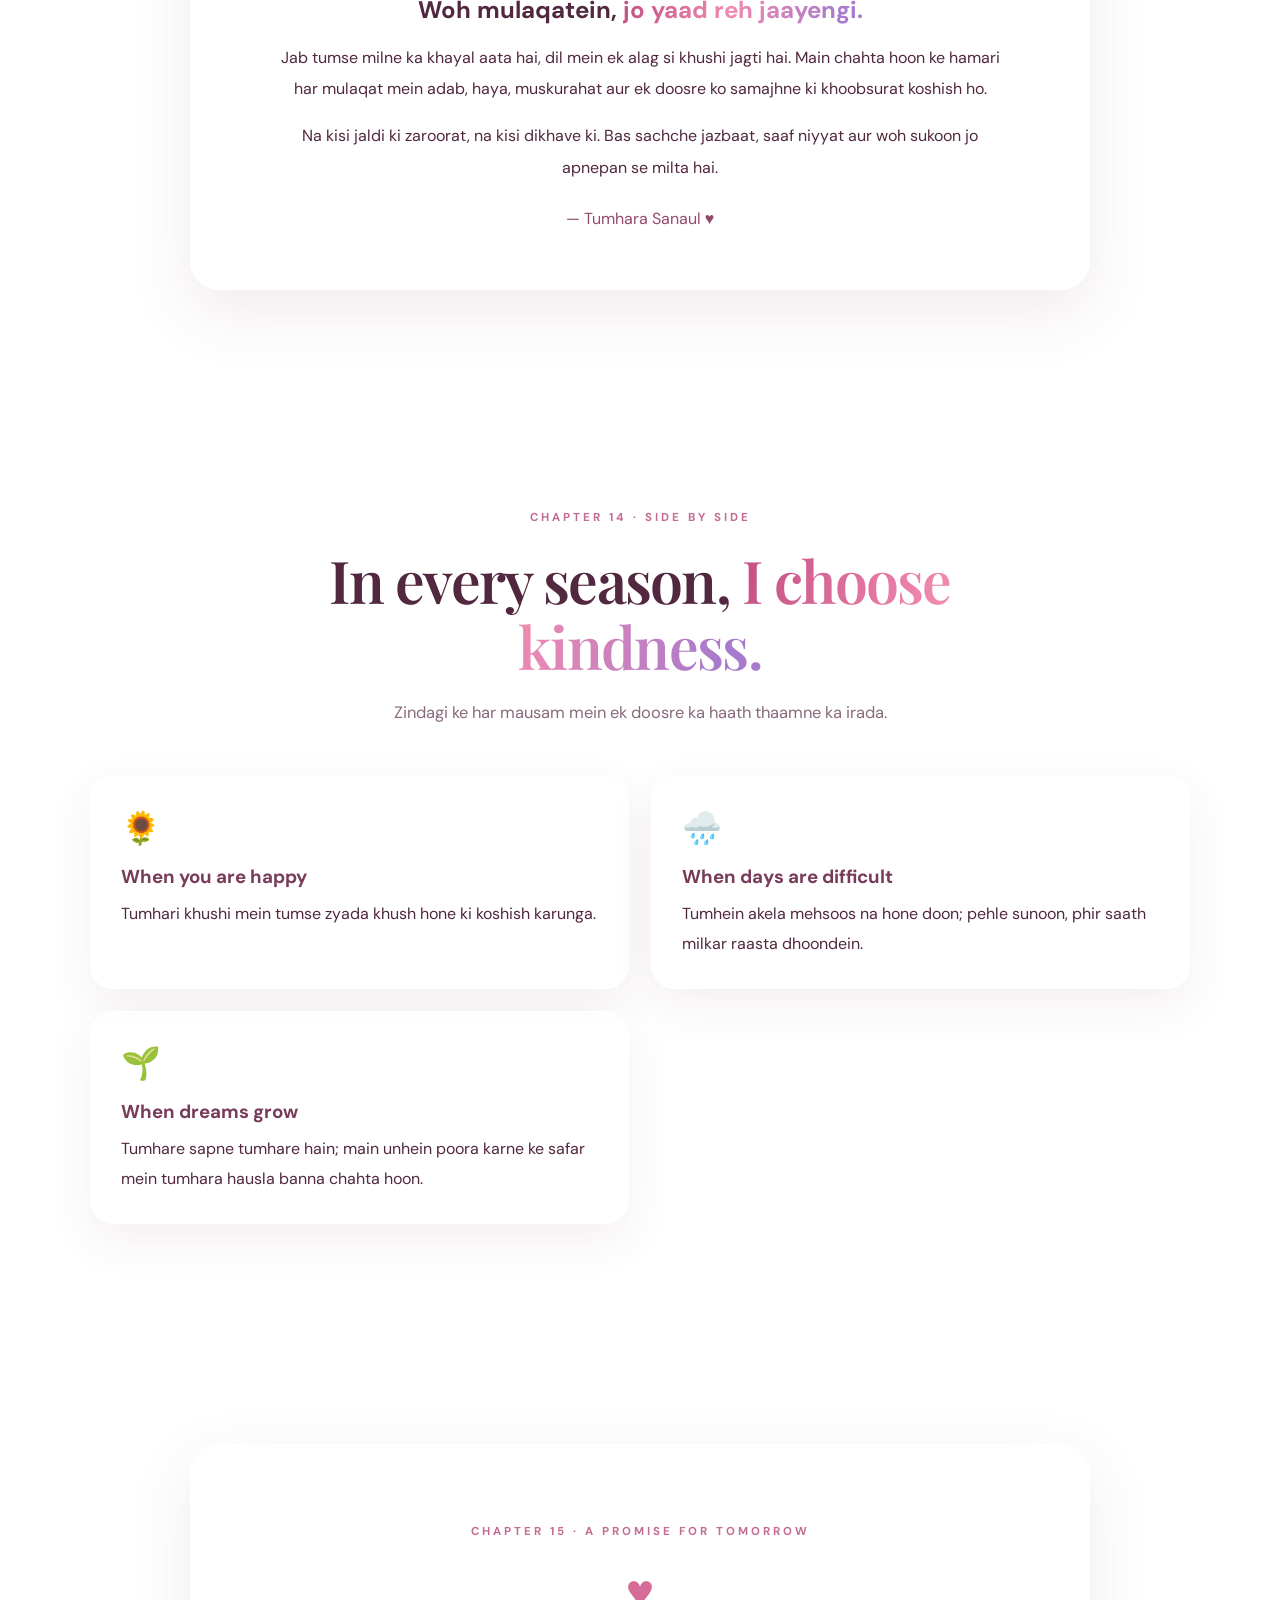
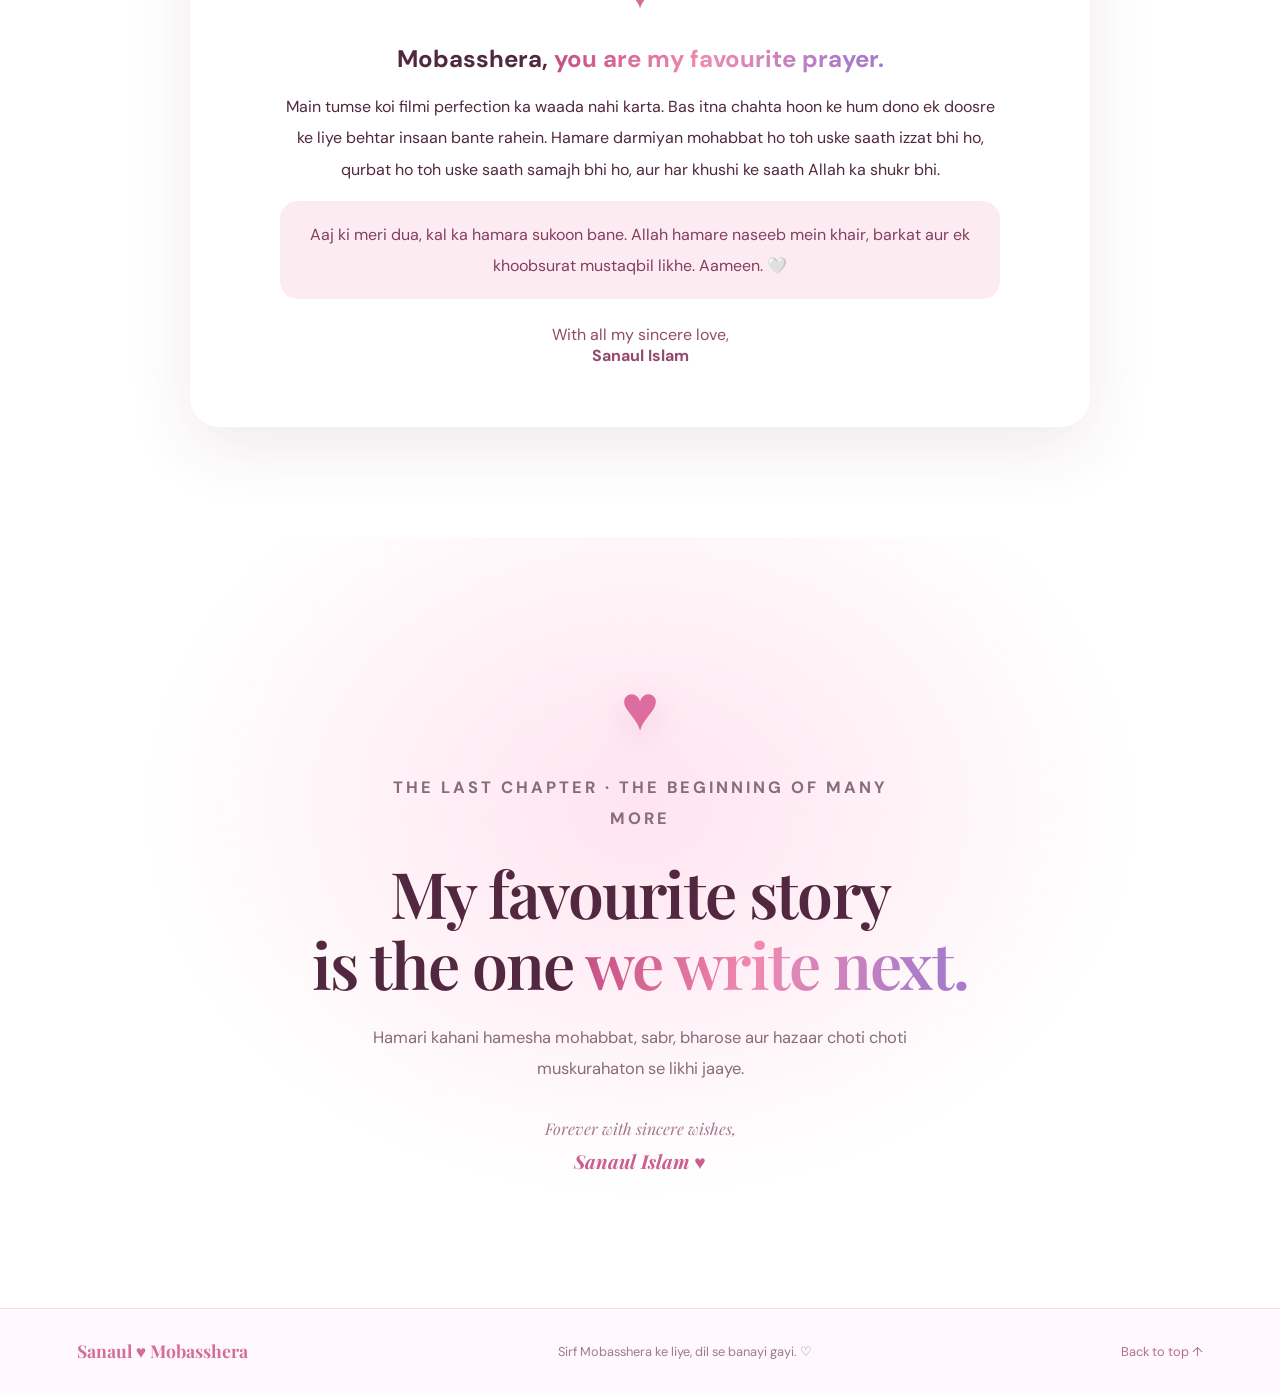
==== commit 4273da45: "Refactor Firebase imports and initialization" ====
--- a/index.html
+++ b/index.html
@@ -238,11 +238,9 @@
   <div class="letter-modal" id="letterModal" role="dialog" aria-modal="true" aria-labelledby="modalTitle" hidden><div class="modal-card"><button class="modal-close" id="closeModal" aria-label="Close">×</button><span>💌</span><h3 id="modalTitle">A little note for you</h3><p id="modalText"></p><small>— Sanaul ♥</small></div></div>
   <script src="script.js"></script>
 
-  <script type="module">
-  // Firebase CDN Imports (Simple HTML/JS ke liye)
+<script type="module">
   import { initializeApp } from "https://gstatic.com";
-  import { getFirestore, collection, addDoc, onSnapshot, query, orderBy } from "https://gstatic.com";
-  import { getStorage, ref, uploadBytes, getDownloadURL } from "https://gstatic.com";
+  import { getFirestore, collection, addDoc, onSnapshot, query, orderBy, deleteDoc, doc, setDoc, getDoc } from "https://gstatic.com";
 
   const firebaseConfig = {
     apiKey: "AIzaSyARQKTX65NCQ_y3Pu9TssaG8Eq_pPva8oI",
@@ -254,18 +252,11 @@
     measurementId: "G-6D5MB1YL9L"
   };
 
-  // Initialize Firebase
   const app = initializeApp(firebaseConfig);
-  const db = getFirestore(app);
-  const storage = getStorage(app);
-
-  // Global variables taaki script.js inhe use kar sake
-  window.firebaseDB = db;
-  window.firebaseStorage = storage;
-  window.firestoreTools = { collection, addDoc, onSnapshot, query, orderBy };
-  window.storageTools = { ref, uploadBytes, getDownloadURL };
+  window.firebaseDB = getFirestore(app);
+  window.firestoreTools = { collection, addDoc, onSnapshot, query, orderBy, deleteDoc, doc, setDoc, getDoc };
+  window.dispatchEvent(new Event("firebase-ready"));
 </script>
-
 <script src="script.js"></script>
 
 </body>
